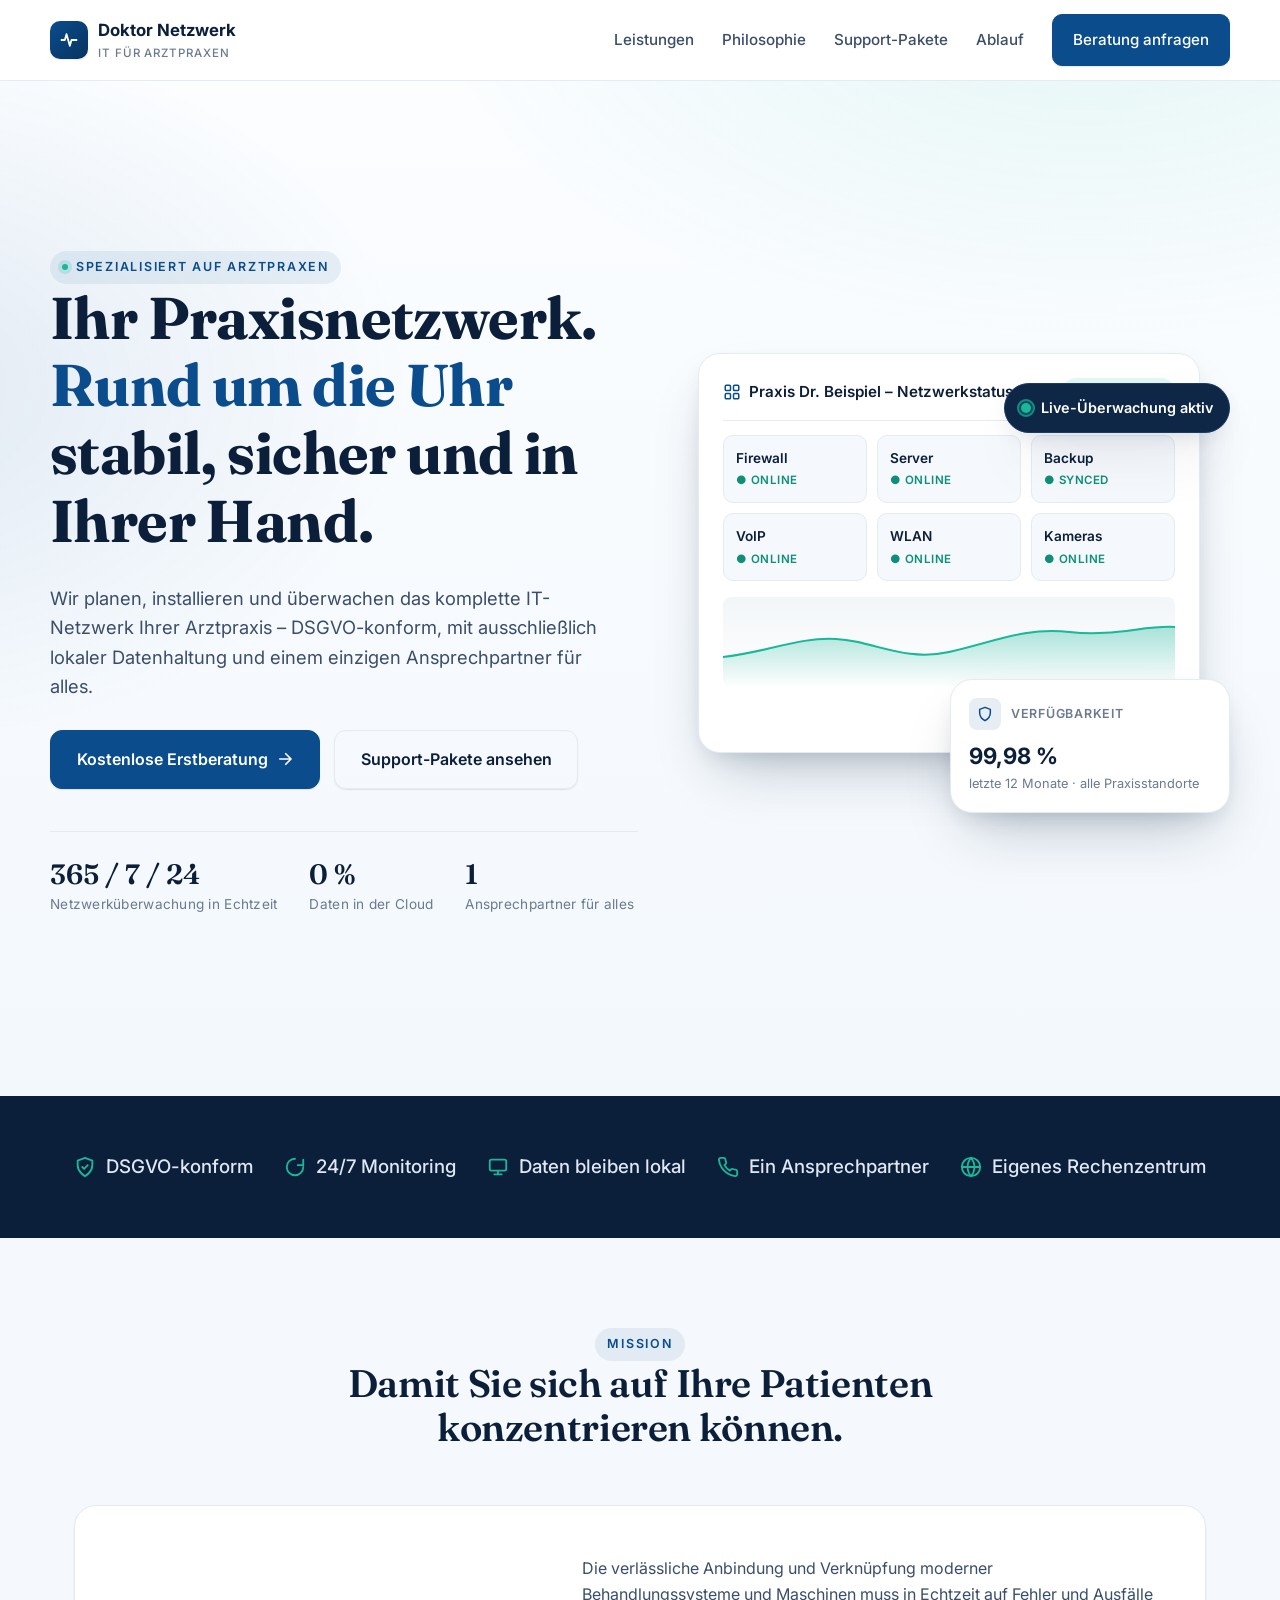
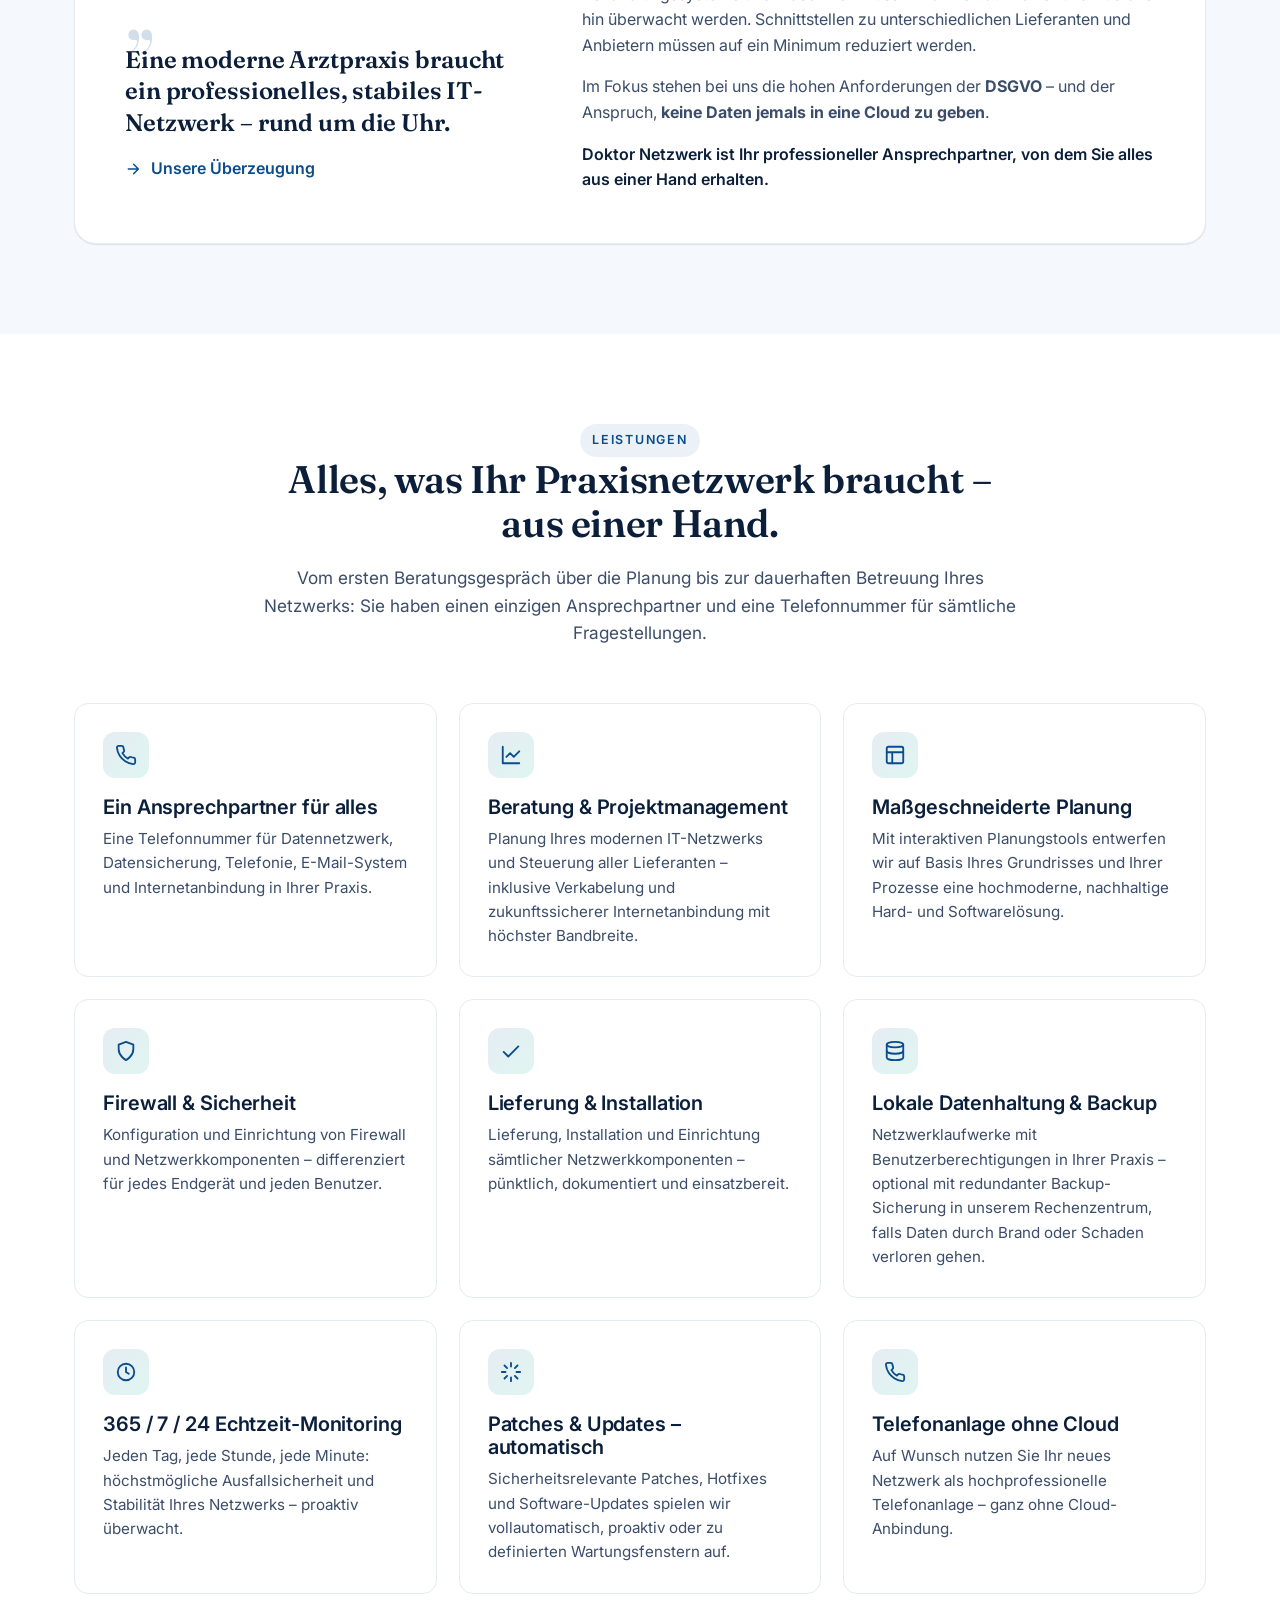
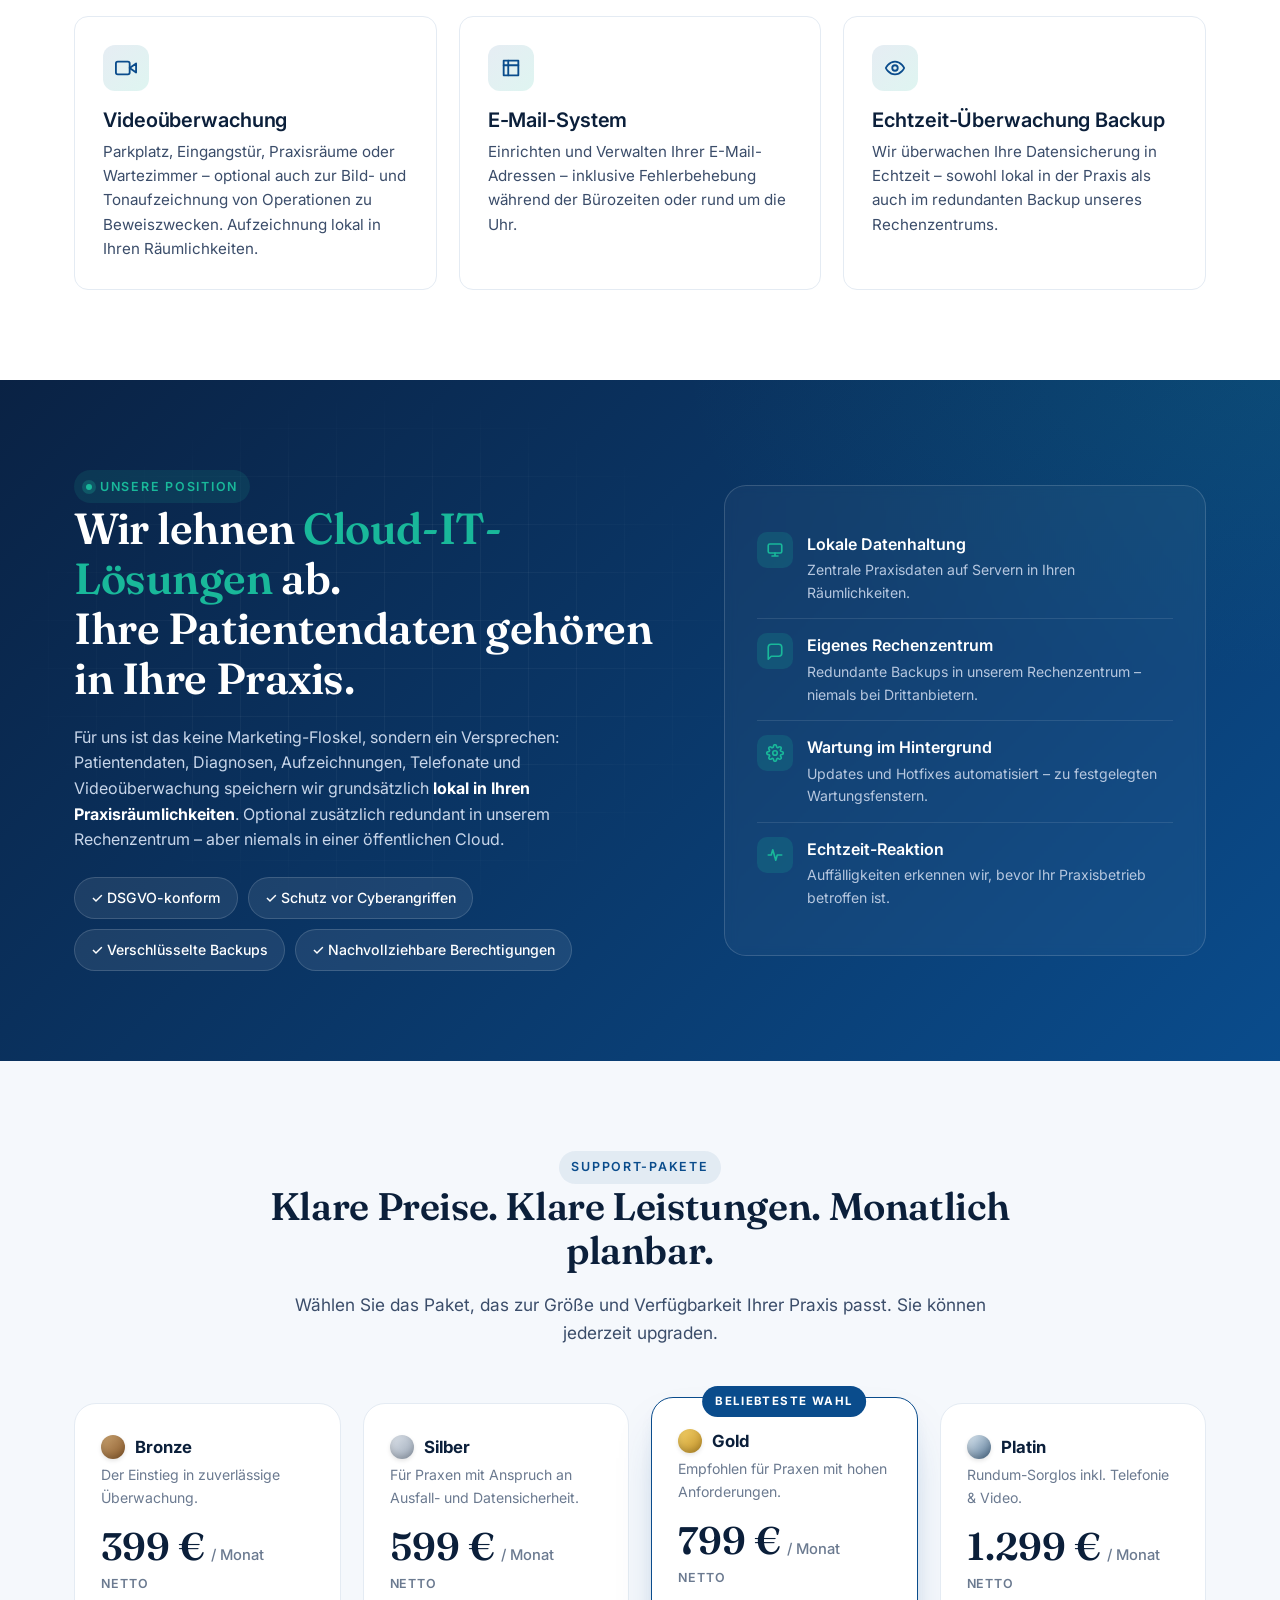
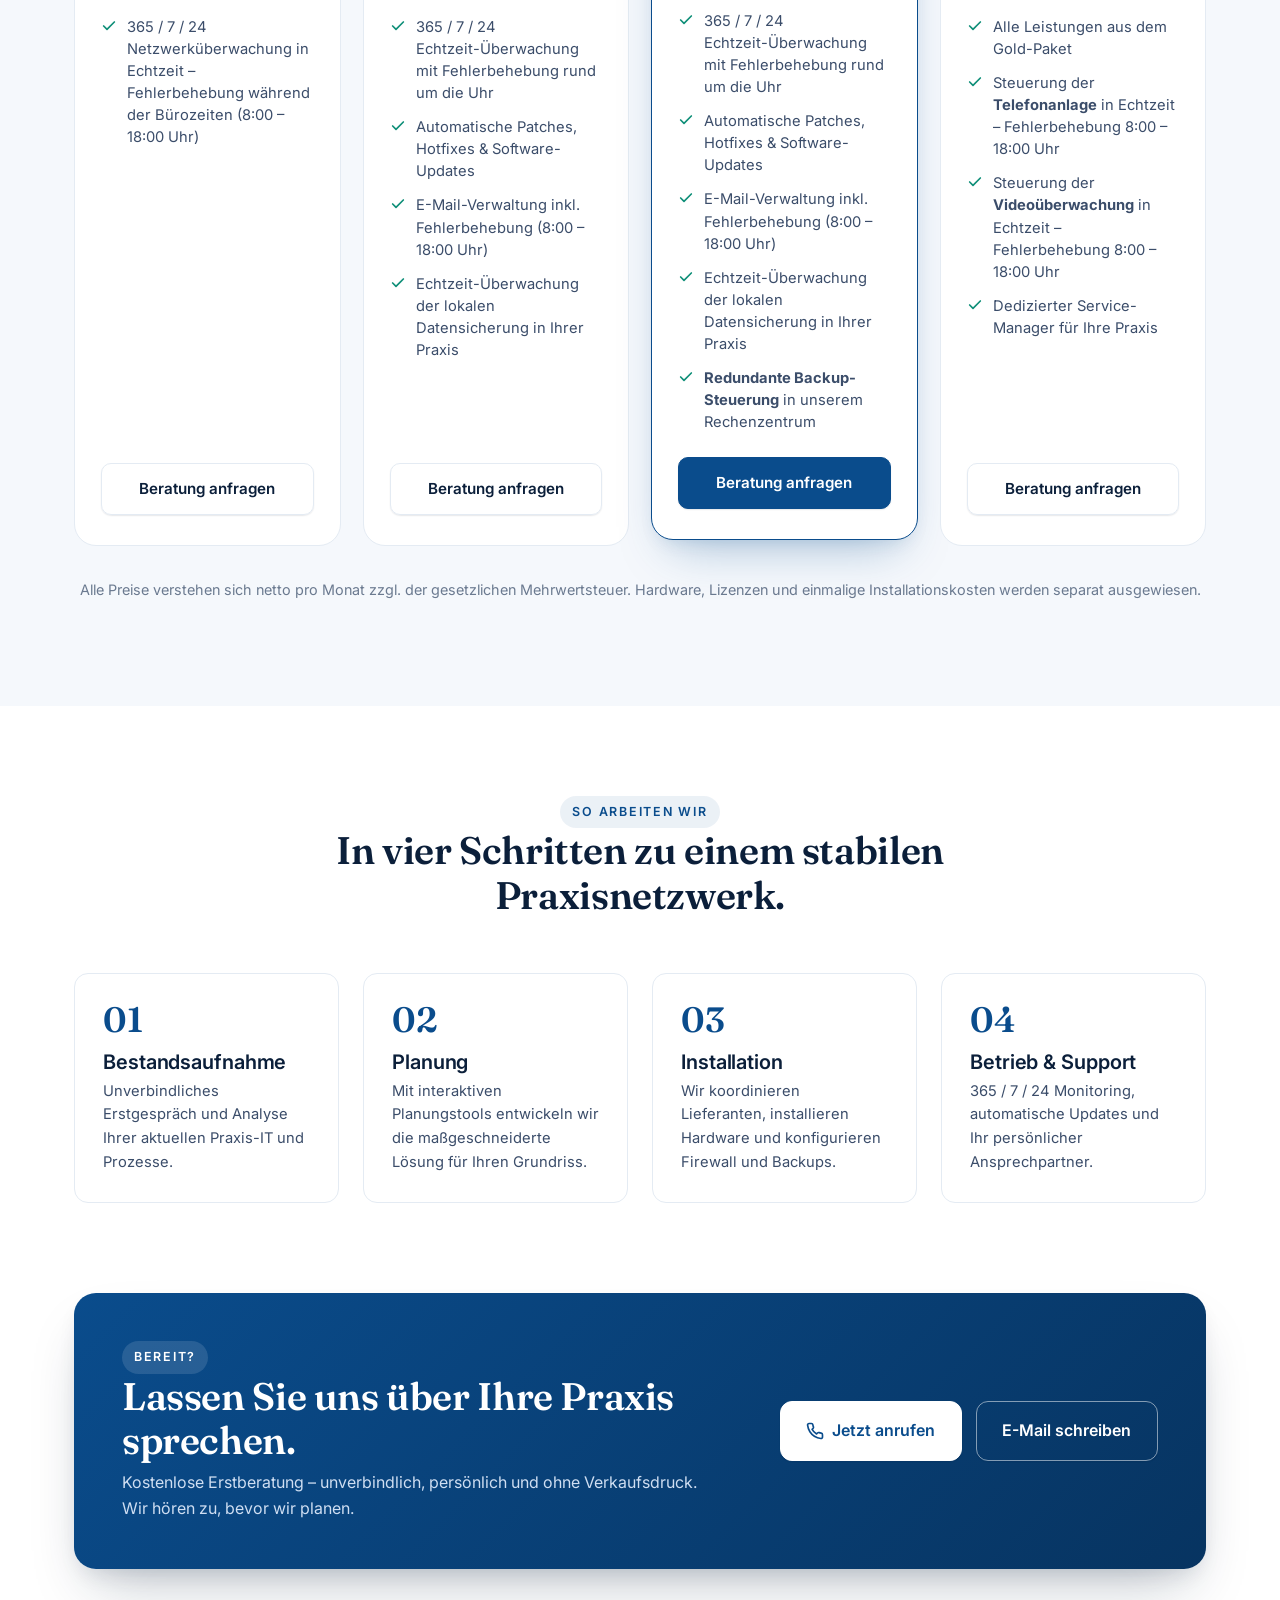
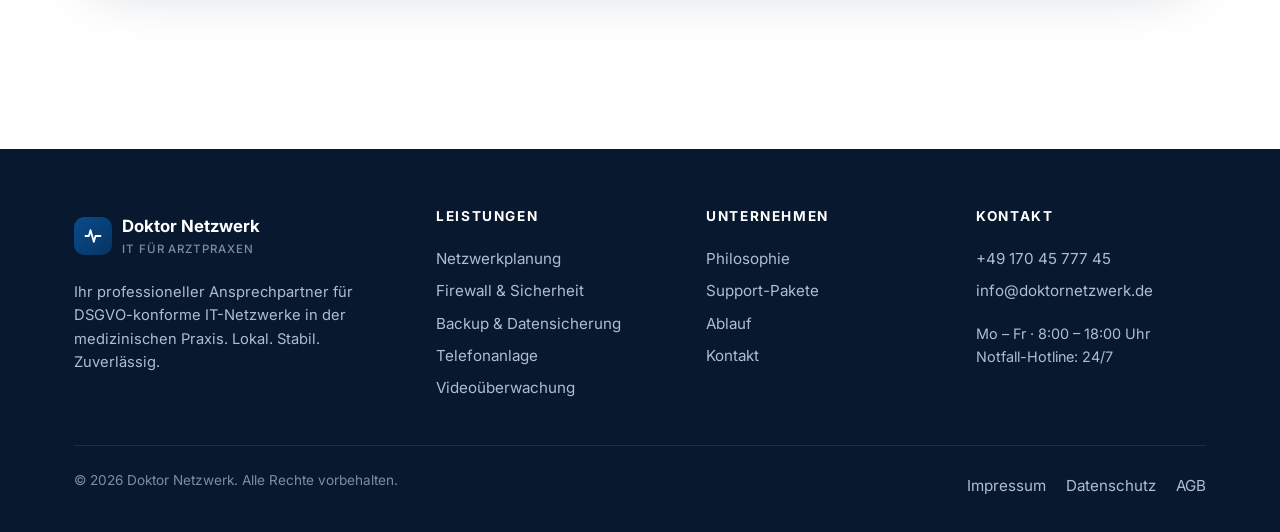
==== index.html @ 8446881a "Replace 'Keine US-Anbieter' pill with 'Schutz vor Cyberangriffen' Co-authored-by: Copilot <223556219" ====
<!doctype html>
<html lang="de">
<head>
<meta charset="utf-8" />
<meta name="viewport" content="width=device-width, initial-scale=1" />
<title>Doktor Netzwerk – IT-Infrastruktur für moderne Arztpraxen</title>
<meta name="description" content="Professionelle, DSGVO-konforme IT-Netzwerke für Arztpraxen. 24/7 Überwachung, lokale Datenhaltung, ein Ansprechpartner für alles." />
<link rel="icon" type="image/svg+xml" href="favicon.svg" />
<link rel="preconnect" href="https://fonts.googleapis.com">
<link rel="preconnect" href="https://fonts.gstatic.com" crossorigin>
<link href="https://fonts.googleapis.com/css2?family=Inter:wght@400;500;600;700;800&family=Fraunces:opsz,wght@9..144,500;9..144,600;9..144,700&display=swap" rel="stylesheet">
<style>
  :root{
    --ink:#0b1f3a;
    --ink-2:#11335c;
    --ink-soft:#3b4d6a;
    --muted:#6b7a90;
    --line:#e4ebf3;
    --bg:#f5f8fc;
    --bg-2:#eaf2fb;
    --white:#ffffff;
    --primary:#0a4c8c;       /* clinical deep blue */
    --primary-dark:#073461;
    --accent:#19b89a;         /* medical teal */
    --accent-dark:#0f8f78;
    --warn:#c95a16;
    --shadow-sm: 0 1px 2px rgba(11,31,58,.06), 0 1px 1px rgba(11,31,58,.04);
    --shadow-md: 0 10px 30px -12px rgba(11,31,58,.18), 0 4px 10px -6px rgba(11,31,58,.10);
    --shadow-lg: 0 30px 60px -20px rgba(11,31,58,.28), 0 10px 24px -10px rgba(11,31,58,.16);
    --radius: 14px;
    --radius-lg: 22px;
  }

  *{box-sizing:border-box}
  html{scroll-behavior:smooth}
  body{
    margin:0;
    font-family:'Inter',system-ui,-apple-system,Segoe UI,Roboto,sans-serif;
    color:var(--ink);
    background:var(--white);
    -webkit-font-smoothing:antialiased;
    line-height:1.6;
  }
  h1,h2,h3,h4{font-family:'Fraunces','Inter',serif; color:var(--ink); letter-spacing:-0.01em; line-height:1.15; margin:0 0 .5em}
  h1{font-size:clamp(2.2rem,4.6vw,3.7rem); font-weight:700}
  h2{font-size:clamp(1.7rem,3vw,2.5rem); font-weight:600}
  h3{font-size:1.25rem; font-weight:600; font-family:'Inter',sans-serif; letter-spacing:-0.005em}
  p{margin:0 0 1em; color:var(--ink-soft)}
  a{color:var(--primary); text-decoration:none}
  a:hover{color:var(--primary-dark)}
  .wrap{max-width:1180px; margin:0 auto; padding:0 24px}
  .eyebrow{
    display:inline-flex; align-items:center; gap:.5rem;
    font-size:.78rem; letter-spacing:.14em; text-transform:uppercase;
    font-weight:600; color:var(--primary);
    padding:.4rem .75rem; border-radius:999px;
    background:rgba(10,76,140,.08);
  }
  .eyebrow .dot{width:6px;height:6px;border-radius:50%;background:var(--accent);box-shadow:0 0 0 4px rgba(25,184,154,.18)}

  /* ============ NAV ============ */
  .nav{
    position:sticky; top:0; z-index:50;
    background:rgba(255,255,255,.85);
    backdrop-filter:saturate(180%) blur(14px);
    -webkit-backdrop-filter:saturate(180%) blur(14px);
    border-bottom:1px solid var(--line);
  }
  .nav-inner{display:flex; align-items:center; justify-content:space-between; padding:14px 0}
  .logo{display:flex; align-items:center; gap:10px; font-weight:700; font-size:1.05rem; color:var(--ink)}
  .logo-mark{
    width:38px;height:38px;border-radius:10px;
    background:linear-gradient(135deg,var(--primary),var(--primary-dark));
    display:grid;place-items:center; color:#fff;
    box-shadow:var(--shadow-sm);
  }
  .logo small{display:block; font-weight:500; font-size:.72rem; color:var(--muted); letter-spacing:.08em; text-transform:uppercase}
  .nav-links{display:flex; gap:28px; align-items:center}
  .nav-links a{color:var(--ink-soft); font-weight:500; font-size:.95rem}
  .nav-links a:hover{color:var(--primary)}
  .nav-links a.btn, .nav-links a.btn:hover{color:#fff}
  .btn{
    display:inline-flex; align-items:center; gap:.5rem;
    background:var(--primary); color:#fff;
    padding:.8rem 1.25rem; border-radius:10px; font-weight:600;
    font-size:.95rem; border:1px solid var(--primary);
    transition:transform .15s ease, box-shadow .2s ease, background .2s ease;
    box-shadow:var(--shadow-sm); cursor:pointer;
  }
  .btn:hover{background:var(--primary-dark); border-color:var(--primary-dark); color:#fff; transform:translateY(-1px); box-shadow:var(--shadow-md)}
  .btn.ghost{background:transparent; color:var(--ink); border-color:var(--line)}
  .btn.ghost:hover{background:var(--bg); color:var(--ink); border-color:#cfd9e6}
  .btn.accent{background:var(--accent); border-color:var(--accent)}
  .btn.accent:hover{background:var(--accent-dark); border-color:var(--accent-dark)}
  .btn.lg{padding:1rem 1.6rem; font-size:1rem; border-radius:12px}
  .hamburger{display:none; background:none; border:0; cursor:pointer; padding:8px}
  .hamburger span{display:block; width:22px; height:2px; background:var(--ink); margin:5px 0; border-radius:2px; transition:.2s}

  /* ============ HERO ============ */
  .hero{
    position:relative; overflow:hidden;
    background:
      radial-gradient(1100px 600px at 85% -10%, rgba(25,184,154,.10), transparent 60%),
      radial-gradient(900px 600px at -10% 30%, rgba(10,76,140,.10), transparent 60%),
      linear-gradient(180deg,#fbfdff,#f3f8fd);
  }
  .hero-inner{display:grid; grid-template-columns:1.05fr .95fr; gap:60px; align-items:center; padding:80px 0 90px}
  .hero h1 span.hl{color:var(--primary); position:relative; white-space:nowrap}
  .hero h1 span.hl::after{
    content:""; position:absolute; left:0; right:0; bottom:.08em; height:.28em;
    background:linear-gradient(90deg, rgba(25,184,154,.35), rgba(25,184,154,.0));
    border-radius:4px; z-index:-1;
  }
  .hero-sub{font-size:1.15rem; max-width:560px; color:var(--ink-soft)}
  .hero-cta{display:flex; gap:14px; flex-wrap:wrap; margin-top:28px}
  .hero-stats{display:flex; gap:32px; margin-top:42px; padding-top:28px; border-top:1px solid var(--line); flex-wrap:wrap}
  .stat .num{font-family:'Fraunces',serif; font-size:1.75rem; font-weight:600; color:var(--ink); line-height:1}
  .stat .lbl{font-size:.85rem; color:var(--muted); margin-top:6px; letter-spacing:.02em}

  /* hero visual */
  .hero-visual{position:relative; min-height:460px}
  .panel{
    position:absolute; background:#fff; border:1px solid var(--line);
    border-radius:var(--radius-lg); box-shadow:var(--shadow-lg); padding:20px;
  }
  .panel.main{top:0; left:0; right:30px; bottom:60px; padding:24px}
  .panel.float{left:auto; right:0; bottom:0; width:280px; padding:18px}
  .panel.badge{
    top:30px; right:0; left:auto; width:auto; padding:12px 16px;
    display:flex; align-items:center; gap:10px; border-radius:999px;
    background:#0f2747; color:#fff; border-color:#1a3c66;
    z-index:2;
  }
  .pulse{width:10px; height:10px; border-radius:50%; background:#19b89a; box-shadow:0 0 0 4px rgba(25,184,154,.25); position:relative}
  .pulse::after{content:""; position:absolute; inset:-4px; border-radius:50%; border:2px solid #19b89a; opacity:.6; animation:ping 1.8s ease-out infinite}
  @keyframes ping{0%{transform:scale(.6); opacity:.7} 80%,100%{transform:scale(1.6); opacity:0}}

  .console-head{display:flex; align-items:center; justify-content:space-between; padding-bottom:14px; border-bottom:1px solid var(--line); margin-bottom:14px}
  .console-head .title{font-weight:600; font-size:.95rem; display:flex; align-items:center; gap:8px}
  .console-head .status{font-size:.75rem; color:var(--accent-dark); background:rgba(25,184,154,.12); padding:4px 10px; border-radius:999px; font-weight:600}
  .nodes{display:grid; grid-template-columns:repeat(3,1fr); gap:10px}
  .node{background:var(--bg); border:1px solid var(--line); border-radius:10px; padding:12px; font-size:.78rem; color:var(--ink-soft)}
  .node .name{font-weight:600; color:var(--ink); font-size:.85rem; margin-bottom:2px}
  .node .ok{color:var(--accent-dark); font-weight:600; font-size:.72rem; letter-spacing:.04em; text-transform:uppercase}
  .node .warn{color:var(--warn); font-weight:600; font-size:.72rem; letter-spacing:.04em; text-transform:uppercase}
  .chart{margin-top:16px; height:90px; position:relative; background:linear-gradient(180deg, rgba(10,76,140,.05), transparent); border-radius:8px; overflow:hidden}
  .chart svg{position:absolute; inset:0; width:100%; height:100%}

  .panel.float .ticket-head{display:flex; align-items:center; gap:10px; margin-bottom:8px}
  .panel.float .ticket-head .ic{width:32px;height:32px;border-radius:8px; background:rgba(10,76,140,.10); display:grid; place-items:center; color:var(--primary)}
  .panel.float .tval{font-weight:700; font-size:1.4rem; color:var(--ink)}
  .panel.float .tlabel{color:var(--muted); font-size:.8rem}

  /* ============ TRUST STRIP ============ */
  .trust{background:var(--ink); color:#dfe7f3; padding:56px 0}
  .trust-inner{display:flex; justify-content:space-between; gap:24px; flex-wrap:wrap; align-items:center}
  .trust .item{display:flex; align-items:center; gap:10px; font-size:1.17rem; font-weight:500}
  .trust .item svg{flex:none}

  /* ============ SECTION ============ */
  section{padding:90px 0}
  .sec-head{max-width:760px; margin:0 auto 56px; text-align:center}
  .sec-head p{font-size:1.08rem}

  /* ============ MISSION ============ */
  .mission{background:var(--bg)}
  .mission .card{
    background:#fff; border:1px solid var(--line); border-radius:var(--radius-lg);
    padding:50px; box-shadow:var(--shadow-sm); display:grid; grid-template-columns:1fr 1.4fr; gap:48px; align-items:center;
  }
  .mission .quote-mark{font-family:'Fraunces',serif; font-size:6rem; line-height:.8; color:var(--primary); opacity:.18}
  .mission .signature{margin-top:18px; display:flex; align-items:center; gap:10px; font-weight:600; color:var(--primary)}
  .mission .signature svg{flex:none}

  /* ============ SERVICES ============ */
  .grid{display:grid; grid-template-columns:repeat(3,1fr); gap:22px}
  .service{
    background:#fff; border:1px solid var(--line); border-radius:var(--radius);
    padding:28px; transition:transform .2s ease, box-shadow .25s ease, border-color .2s;
    display:flex; flex-direction:column;
  }
  .service:hover{transform:translateY(-4px); box-shadow:var(--shadow-md); border-color:#cfdcec}
  .ic-box{
    width:46px; height:46px; border-radius:12px;
    background:linear-gradient(135deg, rgba(10,76,140,.10), rgba(25,184,154,.14));
    color:var(--primary); display:grid; place-items:center; margin-bottom:18px;
  }
  .service h3{margin-bottom:8px}
  .service p{font-size:.95rem; margin:0}

  /* ============ NO CLOUD ============ */
  .nocloud{
    background:
      radial-gradient(1000px 500px at 100% 0%, rgba(25,184,154,.10), transparent 60%),
      linear-gradient(135deg, #0a2244, #0a4c8c);
    color:#e7f0fb; position:relative; overflow:hidden;
  }
  .nocloud::before{
    content:""; position:absolute; inset:0;
    background-image:
      linear-gradient(rgba(255,255,255,.04) 1px, transparent 1px),
      linear-gradient(90deg, rgba(255,255,255,.04) 1px, transparent 1px);
    background-size:48px 48px;
    mask-image: radial-gradient(closest-side at 30% 40%, #000 50%, transparent 100%);
  }
  .nocloud-inner{position:relative; display:grid; grid-template-columns:1.1fr .9fr; gap:60px; align-items:center}
  .nocloud h2{color:#fff; font-size:clamp(1.9rem,3.4vw,2.8rem)}
  .nocloud h2 em{color:var(--accent); font-style:normal}
  .nocloud p{color:#c8d6ea}
  .nocloud .pills{display:flex; flex-wrap:wrap; gap:10px; margin-top:24px}
  .pill{background:rgba(255,255,255,.08); border:1px solid rgba(255,255,255,.15); padding:.55rem 1rem; border-radius:999px; font-size:.88rem; font-weight:500; color:#fff}
  .nocloud-card{
    background:rgba(255,255,255,.04); border:1px solid rgba(255,255,255,.15);
    border-radius:var(--radius-lg); padding:32px; backdrop-filter:blur(6px);
  }
  .nocloud-card .row{display:flex; align-items:flex-start; gap:14px; padding:14px 0; border-bottom:1px solid rgba(255,255,255,.10)}
  .nocloud-card .row:last-child{border-bottom:0}
  .nocloud-card .row .ic{width:36px;height:36px;border-radius:10px; background:rgba(25,184,154,.18); display:grid; place-items:center; color:var(--accent); flex:none}
  .nocloud-card .row .t{font-weight:600; color:#fff}
  .nocloud-card .row .d{font-size:.88rem; color:#b6c7df; margin-top:2px}

  /* ============ PRICING ============ */
  .pricing{background:var(--bg)}
  .price-grid{display:grid; grid-template-columns:repeat(4,1fr); gap:22px; margin-top:14px}
  .tier{
    background:#fff; border:1px solid var(--line); border-radius:var(--radius-lg);
    padding:30px 26px; display:flex; flex-direction:column; position:relative;
    transition:transform .2s ease, box-shadow .25s ease;
  }
  .tier:hover{transform:translateY(-4px); box-shadow:var(--shadow-md)}
  .tier .tier-name{display:flex; align-items:center; gap:10px; font-weight:700; font-size:1.05rem; color:var(--ink); margin-bottom:4px}
  .tier .medal{width:24px;height:24px;border-radius:50%; display:inline-block; box-shadow:inset 0 -3px 6px rgba(0,0,0,.18), 0 2px 4px rgba(0,0,0,.10)}
  .medal.bronze{background:linear-gradient(135deg,#caa472,#8a5a2b)}
  .medal.silver{background:linear-gradient(135deg,#dfe5ec,#9aa6b6)}
  .medal.gold{background:linear-gradient(135deg,#f6d36a,#c2922a)}
  .medal.platinum{background:linear-gradient(135deg,#e2eef7,#4e6f8e)}
  .tier .sub{font-size:.88rem; color:var(--muted); margin-bottom:18px}
  .tier .price{display:flex; align-items:baseline; gap:6px; margin-bottom:6px}
  .tier .price .amount{font-family:'Fraunces',serif; font-size:2.4rem; font-weight:600; color:var(--ink); line-height:1}
  .tier .price .unit{color:var(--muted); font-size:.92rem; font-weight:500}
  .tier .net{font-size:.78rem; color:var(--muted); text-transform:uppercase; letter-spacing:.08em; font-weight:600; margin-bottom:22px}
  .tier ul{list-style:none; padding:0; margin:0 0 24px; display:flex; flex-direction:column; gap:12px; flex:1}
  .tier li{display:flex; gap:10px; font-size:.92rem; color:var(--ink-soft); line-height:1.5}
  .tier li svg{flex:none; margin-top:2px; color:var(--accent-dark)}
  .tier .btn{width:100%; justify-content:center}

  .tier.featured{
    border-color:var(--primary); box-shadow:0 24px 50px -20px rgba(10,76,140,.35), 0 8px 20px -10px rgba(10,76,140,.18);
    transform:translateY(-6px);
  }
  .tier.featured:hover{transform:translateY(-10px)}
  .tier.featured .badge{
    position:absolute; top:-12px; left:50%; transform:translateX(-50%);
    background:var(--primary); color:#fff; font-size:.72rem; font-weight:700;
    letter-spacing:.12em; text-transform:uppercase;
    padding:.4rem .8rem; border-radius:999px; white-space:nowrap;
  }

  .price-note{margin-top:32px; text-align:center; font-size:.9rem; color:var(--muted)}

  /* ============ PROCESS ============ */
  .process-grid{display:grid; grid-template-columns:repeat(4,1fr); gap:24px; margin-top:20px}
  .step{padding:28px; background:#fff; border:1px solid var(--line); border-radius:var(--radius); position:relative}
  .step .n{font-family:'Fraunces',serif; font-size:2.2rem; font-weight:600; color:var(--primary); line-height:1}
  .step h3{margin:14px 0 6px}
  .step p{font-size:.92rem; margin:0}

  /* ============ CTA ============ */
  .cta-band{
    background:linear-gradient(135deg, var(--primary), var(--primary-dark));
    color:#fff; border-radius:var(--radius-lg); padding:48px;
    display:grid; grid-template-columns:1.4fr 1fr; gap:40px; align-items:center;
    box-shadow:var(--shadow-lg);
  }
  .cta-band h2{color:#fff; margin-bottom:8px}
  .cta-band p{color:#cfdef2; margin:0}
  .cta-actions{display:flex; gap:14px; flex-wrap:wrap; justify-content:flex-end}
  .cta-band .btn{background:#fff; color:var(--primary); border-color:#fff}
  .cta-band .btn:hover{background:var(--bg); color:var(--primary-dark); border-color:var(--bg)}
  .cta-band .btn.ghost{background:transparent; color:#fff; border-color:rgba(255,255,255,.5)}
  .cta-band .btn.ghost:hover{background:rgba(255,255,255,.08); color:#fff}

  /* ============ FOOTER ============ */
  footer{background:#08182f; color:#aebdd2; padding:60px 0 30px; margin-top:90px}
  .foot-grid{display:grid; grid-template-columns:1.4fr 1fr 1fr 1fr; gap:40px; margin-bottom:40px}
  footer h4{color:#fff; font-family:'Inter',sans-serif; font-size:.85rem; letter-spacing:.12em; text-transform:uppercase; margin-bottom:18px}
  footer a{color:#aebdd2; display:block; padding:4px 0; font-size:.95rem}
  footer a:hover{color:#fff}
  .foot-bottom{border-top:1px solid #1c2e4a; padding-top:24px; display:flex; justify-content:space-between; gap:20px; flex-wrap:wrap; font-size:.85rem; color:#7d8da3}

  /* ============ RESPONSIVE ============ */
  @media (max-width: 980px){
    .hero-inner{grid-template-columns:1fr; gap:50px}
    .hero-visual{min-height:420px}
    .nocloud-inner{grid-template-columns:1fr}
    .mission .card{grid-template-columns:1fr; padding:32px; gap:24px}
    .grid{grid-template-columns:repeat(2,1fr)}
    .price-grid{grid-template-columns:repeat(2,1fr)}
    .process-grid{grid-template-columns:repeat(2,1fr)}
    .cta-band{grid-template-columns:1fr; padding:36px; text-align:center}
    .cta-actions{justify-content:center}
    .foot-grid{grid-template-columns:1fr 1fr; gap:30px}
    .tier.featured{transform:none}
    .tier.featured:hover{transform:translateY(-4px)}
  }
  @media (max-width: 640px){
    section{padding:64px 0}
    .nav-links{display:none; position:absolute; top:100%; left:0; right:0; background:#fff; border-bottom:1px solid var(--line); flex-direction:column; padding:18px 24px; gap:14px}
    .nav-links.open{display:flex}
    .nav-links .btn{align-self:flex-start}
    .hamburger{display:block}
    .grid, .price-grid, .process-grid, .foot-grid{grid-template-columns:1fr}
    .mission .card{padding:24px}
  }
</style>
</head>
<body>

<!-- ============ NAV ============ -->
<header class="nav">
  <div class="wrap nav-inner">
    <a href="#" class="logo">
      <div class="logo-mark">
        <svg width="20" height="20" viewBox="0 0 24 24" fill="none" stroke="currentColor" stroke-width="2.2" stroke-linecap="round" stroke-linejoin="round">
          <path d="M3 12h4l2-7 4 14 2-7h6"/>
        </svg>
      </div>
      <div>
        Doktor Netzwerk
        <small>IT für Arztpraxen</small>
      </div>
    </a>
    <nav class="nav-links" id="navLinks">
      <a href="#leistungen">Leistungen</a>
      <a href="#philosophie">Philosophie</a>
      <a href="#pakete">Support-Pakete</a>
      <a href="#ablauf">Ablauf</a>
      <a href="#kontakt" class="btn">Beratung anfragen</a>
    </nav>
    <button class="hamburger" aria-label="Menü öffnen" onclick="document.getElementById('navLinks').classList.toggle('open')">
      <span></span><span></span><span></span>
    </button>
  </div>
</header>

<!-- ============ HERO ============ -->
<section class="hero">
  <div class="wrap hero-inner">
    <div>
      <span class="eyebrow"><span class="dot"></span> Spezialisiert auf Arztpraxen</span>
      <h1>Ihr Praxisnetzwerk. <span class="hl">Rund um die Uhr</span> stabil, sicher und in Ihrer Hand.</h1>
      <p class="hero-sub">
        Wir planen, installieren und überwachen das komplette IT-Netzwerk Ihrer Arztpraxis – DSGVO-konform, mit ausschließlich lokaler Datenhaltung und einem einzigen Ansprechpartner für alles.
      </p>
      <div class="hero-cta">
        <a href="#kontakt" class="btn lg">Kostenlose Erstberatung
          <svg width="18" height="18" viewBox="0 0 24 24" fill="none" stroke="currentColor" stroke-width="2.2" stroke-linecap="round" stroke-linejoin="round"><path d="M5 12h14M13 5l7 7-7 7"/></svg>
        </a>
        <a href="#pakete" class="btn ghost lg">Support-Pakete ansehen</a>
      </div>
      <div class="hero-stats">
        <div class="stat"><div class="num">365 / 7 / 24</div><div class="lbl">Netzwerküberwachung in Echtzeit</div></div>
        <div class="stat"><div class="num">0 %</div><div class="lbl">Daten in der Cloud</div></div>
        <div class="stat"><div class="num">1</div><div class="lbl">Ansprechpartner für alles</div></div>
      </div>
    </div>

    <!-- HERO VISUAL -->
    <div class="hero-visual" aria-hidden="true">
      <div class="panel badge">
        <span class="pulse"></span>
        <span style="font-weight:600;font-size:.9rem">Live-Überwachung aktiv</span>
      </div>
      <div class="panel main">
        <div class="console-head">
          <div class="title">
            <svg width="18" height="18" viewBox="0 0 24 24" fill="none" stroke="#0a4c8c" stroke-width="2" stroke-linecap="round" stroke-linejoin="round"><rect x="3" y="3" width="7" height="7" rx="1.5"/><rect x="14" y="3" width="7" height="7" rx="1.5"/><rect x="3" y="14" width="7" height="7" rx="1.5"/><rect x="14" y="14" width="7" height="7" rx="1.5"/></svg>
            Praxis Dr. Beispiel – Netzwerkstatus
          </div>
          <span class="status">Alle Systeme ok</span>
        </div>
        <div class="nodes">
          <div class="node"><div class="name">Firewall</div><div class="ok">● online</div></div>
          <div class="node"><div class="name">Server</div><div class="ok">● online</div></div>
          <div class="node"><div class="name">Backup</div><div class="ok">● synced</div></div>
          <div class="node"><div class="name">VoIP</div><div class="ok">● online</div></div>
          <div class="node"><div class="name">WLAN</div><div class="ok">● online</div></div>
          <div class="node"><div class="name">Kameras</div><div class="ok">● online</div></div>
        </div>
        <div class="chart">
          <svg viewBox="0 0 300 90" preserveAspectRatio="none">
            <defs>
              <linearGradient id="g1" x1="0" x2="0" y1="0" y2="1">
                <stop offset="0%" stop-color="#19b89a" stop-opacity=".35"/>
                <stop offset="100%" stop-color="#19b89a" stop-opacity="0"/>
              </linearGradient>
            </defs>
            <path d="M0,60 C30,55 50,40 75,42 C100,44 120,65 150,55 C180,45 200,30 230,35 C260,40 280,28 300,30 L300,90 L0,90 Z" fill="url(#g1)"/>
            <path d="M0,60 C30,55 50,40 75,42 C100,44 120,65 150,55 C180,45 200,30 230,35 C260,40 280,28 300,30" stroke="#19b89a" stroke-width="2" fill="none"/>
          </svg>
        </div>
      </div>
      <div class="panel float">
        <div class="ticket-head">
          <div class="ic">
            <svg width="16" height="16" viewBox="0 0 24 24" fill="none" stroke="currentColor" stroke-width="2.2" stroke-linecap="round" stroke-linejoin="round"><path d="M12 22s8-4.5 8-12V5l-8-3-8 3v5c0 7.5 8 12 8 12z"/></svg>
          </div>
          <div>
            <div style="font-size:.78rem;color:var(--muted);font-weight:600;letter-spacing:.06em;text-transform:uppercase">Verfügbarkeit</div>
          </div>
        </div>
        <div class="tval">99,98 %</div>
        <div class="tlabel">letzte 12 Monate · alle Praxisstandorte</div>
      </div>
    </div>
  </div>
</section>

<!-- ============ TRUST STRIP ============ -->
<div class="trust">
  <div class="wrap trust-inner">
    <div class="item">
      <svg width="22" height="22" viewBox="0 0 24 24" fill="none" stroke="#19b89a" stroke-width="2" stroke-linecap="round" stroke-linejoin="round"><path d="M12 22s8-4.5 8-12V5l-8-3-8 3v5c0 7.5 8 12 8 12z"/><path d="m9 12 2 2 4-4"/></svg>
      DSGVO-konform
    </div>
    <div class="item">
      <svg width="22" height="22" viewBox="0 0 24 24" fill="none" stroke="#19b89a" stroke-width="2" stroke-linecap="round" stroke-linejoin="round"><path d="M21 12a9 9 0 1 1-9-9"/><path d="M21 4v6h-6"/></svg>
      24/7 Monitoring
    </div>
    <div class="item">
      <svg width="22" height="22" viewBox="0 0 24 24" fill="none" stroke="#19b89a" stroke-width="2" stroke-linecap="round" stroke-linejoin="round"><rect x="3" y="4" width="18" height="12" rx="2"/><path d="M8 20h8M12 16v4"/></svg>
      Daten bleiben lokal
    </div>
    <div class="item">
      <svg width="22" height="22" viewBox="0 0 24 24" fill="none" stroke="#19b89a" stroke-width="2" stroke-linecap="round" stroke-linejoin="round"><path d="M22 16.92V20a2 2 0 0 1-2.18 2 19.79 19.79 0 0 1-8.63-3.07 19.5 19.5 0 0 1-6-6 19.79 19.79 0 0 1-3.07-8.67A2 2 0 0 1 4.11 2h3.08a2 2 0 0 1 2 1.72c.13.96.37 1.9.72 2.81a2 2 0 0 1-.45 2.11L8.09 9.91a16 16 0 0 0 6 6l1.27-1.27a2 2 0 0 1 2.11-.45c.91.35 1.85.59 2.81.72A2 2 0 0 1 22 16.92z"/></svg>
      Ein Ansprechpartner
    </div>
    <div class="item">
      <svg width="22" height="22" viewBox="0 0 24 24" fill="none" stroke="#19b89a" stroke-width="2" stroke-linecap="round" stroke-linejoin="round"><circle cx="12" cy="12" r="10"/><path d="M2 12h20M12 2a15.3 15.3 0 0 1 0 20M12 2a15.3 15.3 0 0 0 0 20"/></svg>
      Eigenes Rechenzentrum
    </div>
  </div>
</div>

<!-- ============ MISSION ============ -->
<section class="mission" id="philosophie">
  <div class="wrap">
    <div class="sec-head">
      <span class="eyebrow">Mission</span>
      <h2>Damit Sie sich auf Ihre Patienten konzentrieren können.</h2>
    </div>
    <div class="card">
      <div>
        <div class="quote-mark">„</div>
        <h3 style="font-family:'Fraunces',serif; font-size:1.5rem; font-weight:600; line-height:1.3">
          Eine moderne Arztpraxis braucht ein professionelles, stabiles IT-Netzwerk – rund um die Uhr.
        </h3>
        <div class="signature">
          <svg width="16" height="16" viewBox="0 0 24 24" fill="none" stroke="currentColor" stroke-width="2.2" stroke-linecap="round" stroke-linejoin="round"><path d="M5 12h14M13 5l7 7-7 7"/></svg>
          Unsere Überzeugung
        </div>
      </div>
      <div>
        <p>
          Die verlässliche Anbindung und Verknüpfung moderner Behandlungssysteme und Maschinen muss in Echtzeit auf Fehler und Ausfälle hin überwacht werden. Schnittstellen zu unterschiedlichen Lieferanten und Anbietern müssen auf ein Minimum reduziert werden.
        </p>
        <p>
          Im Fokus stehen bei uns die hohen Anforderungen der <strong>DSGVO</strong> – und der Anspruch, <strong>keine Daten jemals in eine Cloud zu geben</strong>.
        </p>
        <p style="margin-bottom:0;color:var(--ink);font-weight:600">
          Doktor Netzwerk ist Ihr professioneller Ansprechpartner, von dem Sie alles aus einer Hand erhalten.
        </p>
      </div>
    </div>
  </div>
</section>

<!-- ============ LEISTUNGEN ============ -->
<section id="leistungen">
  <div class="wrap">
    <div class="sec-head">
      <span class="eyebrow">Leistungen</span>
      <h2>Alles, was Ihr Praxisnetzwerk braucht – aus einer Hand.</h2>
      <p>Vom ersten Beratungsgespräch über die Planung bis zur dauerhaften Betreuung Ihres Netzwerks: Sie haben einen einzigen Ansprechpartner und eine Telefonnummer für sämtliche Fragestellungen.</p>
    </div>

    <div class="grid">
      <div class="service">
        <div class="ic-box">
          <svg width="22" height="22" viewBox="0 0 24 24" fill="none" stroke="currentColor" stroke-width="2" stroke-linecap="round" stroke-linejoin="round"><path d="M22 16.92V20a2 2 0 0 1-2.18 2 19.79 19.79 0 0 1-8.63-3.07 19.5 19.5 0 0 1-6-6 19.79 19.79 0 0 1-3.07-8.67A2 2 0 0 1 4.11 2h3.08a2 2 0 0 1 2 1.72c.13.96.37 1.9.72 2.81a2 2 0 0 1-.45 2.11L8.09 9.91a16 16 0 0 0 6 6l1.27-1.27a2 2 0 0 1 2.11-.45c.91.35 1.85.59 2.81.72A2 2 0 0 1 22 16.92z"/></svg>
        </div>
        <h3>Ein Ansprechpartner für alles</h3>
        <p>Eine Telefonnummer für Datennetzwerk, Datensicherung, Telefonie, E-Mail-System und Internetanbindung in Ihrer Praxis.</p>
      </div>

      <div class="service">
        <div class="ic-box">
          <svg width="22" height="22" viewBox="0 0 24 24" fill="none" stroke="currentColor" stroke-width="2" stroke-linecap="round" stroke-linejoin="round"><path d="M3 3v18h18"/><path d="m7 14 4-4 4 4 6-6"/></svg>
        </div>
        <h3>Beratung & Projektmanagement</h3>
        <p>Planung Ihres modernen IT-Netzwerks und Steuerung aller Lieferanten – inklusive Verkabelung und zukunftssicherer Internetanbindung mit höchster Bandbreite.</p>
      </div>

      <div class="service">
        <div class="ic-box">
          <svg width="22" height="22" viewBox="0 0 24 24" fill="none" stroke="currentColor" stroke-width="2" stroke-linecap="round" stroke-linejoin="round"><rect x="3" y="3" width="18" height="18" rx="2"/><path d="M3 9h18M9 21V9"/></svg>
        </div>
        <h3>Maßgeschneiderte Planung</h3>
        <p>Mit interaktiven Planungstools entwerfen wir auf Basis Ihres Grundrisses und Ihrer Prozesse eine hochmoderne, nachhaltige Hard- und Softwarelösung.</p>
      </div>

      <div class="service">
        <div class="ic-box">
          <svg width="22" height="22" viewBox="0 0 24 24" fill="none" stroke="currentColor" stroke-width="2" stroke-linecap="round" stroke-linejoin="round"><path d="M12 22s8-4.5 8-12V5l-8-3-8 3v5c0 7.5 8 12 8 12z"/></svg>
        </div>
        <h3>Firewall & Sicherheit</h3>
        <p>Konfiguration und Einrichtung von Firewall und Netzwerkkomponenten – differenziert für jedes Endgerät und jeden Benutzer.</p>
      </div>

      <div class="service">
        <div class="ic-box">
          <svg width="22" height="22" viewBox="0 0 24 24" fill="none" stroke="currentColor" stroke-width="2" stroke-linecap="round" stroke-linejoin="round"><path d="M20 7 9 18l-5-5"/></svg>
        </div>
        <h3>Lieferung & Installation</h3>
        <p>Lieferung, Installation und Einrichtung sämtlicher Netzwerkkomponenten – pünktlich, dokumentiert und einsatzbereit.</p>
      </div>

      <div class="service">
        <div class="ic-box">
          <svg width="22" height="22" viewBox="0 0 24 24" fill="none" stroke="currentColor" stroke-width="2" stroke-linecap="round" stroke-linejoin="round"><ellipse cx="12" cy="5" rx="9" ry="3"/><path d="M21 12c0 1.66-4 3-9 3s-9-1.34-9-3"/><path d="M3 5v14c0 1.66 4 3 9 3s9-1.34 9-3V5"/></svg>
        </div>
        <h3>Lokale Datenhaltung & Backup</h3>
        <p>Netzwerklaufwerke mit Benutzerberechtigungen in Ihrer Praxis – optional mit redundanter Backup-Sicherung in unserem Rechenzentrum, falls Daten durch Brand oder Schaden verloren gehen.</p>
      </div>

      <div class="service">
        <div class="ic-box">
          <svg width="22" height="22" viewBox="0 0 24 24" fill="none" stroke="currentColor" stroke-width="2" stroke-linecap="round" stroke-linejoin="round"><circle cx="12" cy="12" r="9"/><path d="M12 7v5l3 2"/></svg>
        </div>
        <h3>365 / 7 / 24 Echtzeit-Monitoring</h3>
        <p>Jeden Tag, jede Stunde, jede Minute: höchstmögliche Ausfallsicherheit und Stabilität Ihres Netzwerks – proaktiv überwacht.</p>
      </div>

      <div class="service">
        <div class="ic-box">
          <svg width="22" height="22" viewBox="0 0 24 24" fill="none" stroke="currentColor" stroke-width="2" stroke-linecap="round" stroke-linejoin="round"><path d="M12 2v4M12 18v4M4.93 4.93l2.83 2.83M16.24 16.24l2.83 2.83M2 12h4M18 12h4M4.93 19.07l2.83-2.83M16.24 7.76l2.83-2.83"/></svg>
        </div>
        <h3>Patches & Updates – automatisch</h3>
        <p>Sicherheitsrelevante Patches, Hotfixes und Software-Updates spielen wir vollautomatisch, proaktiv oder zu definierten Wartungsfenstern auf.</p>
      </div>

      <div class="service">
        <div class="ic-box">
          <svg width="22" height="22" viewBox="0 0 24 24" fill="none" stroke="currentColor" stroke-width="2" stroke-linecap="round" stroke-linejoin="round"><path d="M22 16.92V20a2 2 0 0 1-2.18 2 19.79 19.79 0 0 1-8.63-3.07 19.5 19.5 0 0 1-6-6 19.79 19.79 0 0 1-3.07-8.67A2 2 0 0 1 4.11 2h3.08a2 2 0 0 1 2 1.72c.13.96.37 1.9.72 2.81a2 2 0 0 1-.45 2.11L8.09 9.91a16 16 0 0 0 6 6l1.27-1.27a2 2 0 0 1 2.11-.45c.91.35 1.85.59 2.81.72A2 2 0 0 1 22 16.92z"/></svg>
        </div>
        <h3>Telefonanlage ohne Cloud</h3>
        <p>Auf Wunsch nutzen Sie Ihr neues Netzwerk als hochprofessionelle Telefonanlage – ganz ohne Cloud-Anbindung.</p>
      </div>

      <div class="service">
        <div class="ic-box">
          <svg width="22" height="22" viewBox="0 0 24 24" fill="none" stroke="currentColor" stroke-width="2" stroke-linecap="round" stroke-linejoin="round"><path d="M23 7l-7 5 7 5V7z"/><rect x="1" y="5" width="15" height="14" rx="2"/></svg>
        </div>
        <h3>Videoüberwachung</h3>
        <p>Parkplatz, Eingangstür, Praxisräume oder Wartezimmer – optional auch zur Bild- und Tonaufzeichnung von Operationen zu Beweiszwecken. Aufzeichnung lokal in Ihren Räumlichkeiten.</p>
      </div>

      <div class="service">
        <div class="ic-box">
          <svg width="22" height="22" viewBox="0 0 24 24" fill="none" stroke="currentColor" stroke-width="2" stroke-linecap="round" stroke-linejoin="round"><path d="M4 4h16v16H4z"/><path d="M4 9h16M9 4v16"/></svg>
        </div>
        <h3>E-Mail-System</h3>
        <p>Einrichten und Verwalten Ihrer E-Mail-Adressen – inklusive Fehlerbehebung während der Bürozeiten oder rund um die Uhr.</p>
      </div>

      <div class="service">
        <div class="ic-box">
          <svg width="22" height="22" viewBox="0 0 24 24" fill="none" stroke="currentColor" stroke-width="2" stroke-linecap="round" stroke-linejoin="round"><path d="M2 12s3-7 10-7 10 7 10 7-3 7-10 7S2 12 2 12z"/><circle cx="12" cy="12" r="3"/></svg>
        </div>
        <h3>Echtzeit-Überwachung Backup</h3>
        <p>Wir überwachen Ihre Datensicherung in Echtzeit – sowohl lokal in der Praxis als auch im redundanten Backup unseres Rechenzentrums.</p>
      </div>
    </div>
  </div>
</section>

<!-- ============ NO CLOUD ============ -->
<section class="nocloud">
  <div class="wrap nocloud-inner">
    <div>
      <span class="eyebrow" style="color:#19b89a;background:rgba(25,184,154,.12)"><span class="dot" style="background:#19b89a;box-shadow:0 0 0 4px rgba(25,184,154,.25)"></span> Unsere Position</span>
      <h2>Wir lehnen <em>Cloud-IT-Lösungen</em> ab.<br/>Ihre Patientendaten gehören in Ihre Praxis.</h2>
      <p>
        Für uns ist das keine Marketing-Floskel, sondern ein Versprechen: Patientendaten, Diagnosen, Aufzeichnungen, Telefonate und Videoüberwachung speichern wir grundsätzlich <strong style="color:#fff">lokal in Ihren Praxisräumlichkeiten</strong>. Optional zusätzlich redundant in unserem Rechenzentrum – aber niemals in einer öffentlichen Cloud.
      </p>
      <div class="pills">
        <span class="pill">✓ DSGVO-konform</span>
        <span class="pill">✓ Schutz vor Cyberangriffen</span>
        <span class="pill">✓ Verschlüsselte Backups</span>
        <span class="pill">✓ Nachvollziehbare Berechtigungen</span>
      </div>
    </div>
    <div class="nocloud-card">
      <div class="row">
        <div class="ic">
          <svg width="18" height="18" viewBox="0 0 24 24" fill="none" stroke="currentColor" stroke-width="2.2" stroke-linecap="round" stroke-linejoin="round"><rect x="3" y="4" width="18" height="12" rx="2"/><path d="M8 20h8M12 16v4"/></svg>
        </div>
        <div>
          <div class="t">Lokale Datenhaltung</div>
          <div class="d">Zentrale Praxisdaten auf Servern in Ihren Räumlichkeiten.</div>
        </div>
      </div>
      <div class="row">
        <div class="ic">
          <svg width="18" height="18" viewBox="0 0 24 24" fill="none" stroke="currentColor" stroke-width="2.2" stroke-linecap="round" stroke-linejoin="round"><path d="M21 15a4 4 0 0 1-4 4H7l-4 4V7a4 4 0 0 1 4-4h10a4 4 0 0 1 4 4z"/></svg>
        </div>
        <div>
          <div class="t">Eigenes Rechenzentrum</div>
          <div class="d">Redundante Backups in unserem Rechenzentrum – niemals bei Drittanbietern.</div>
        </div>
      </div>
      <div class="row">
        <div class="ic">
          <svg width="18" height="18" viewBox="0 0 24 24" fill="none" stroke="currentColor" stroke-width="2.2" stroke-linecap="round" stroke-linejoin="round"><circle cx="12" cy="12" r="3"/><path d="M19.4 15a1.65 1.65 0 0 0 .33 1.82l.06.06a2 2 0 1 1-2.83 2.83l-.06-.06a1.65 1.65 0 0 0-1.82-.33 1.65 1.65 0 0 0-1 1.51V21a2 2 0 1 1-4 0v-.09a1.65 1.65 0 0 0-1-1.51 1.65 1.65 0 0 0-1.82.33l-.06.06a2 2 0 1 1-2.83-2.83l.06-.06a1.65 1.65 0 0 0 .33-1.82 1.65 1.65 0 0 0-1.51-1H3a2 2 0 1 1 0-4h.09a1.65 1.65 0 0 0 1.51-1 1.65 1.65 0 0 0-.33-1.82l-.06-.06a2 2 0 1 1 2.83-2.83l.06.06a1.65 1.65 0 0 0 1.82.33H9a1.65 1.65 0 0 0 1-1.51V3a2 2 0 1 1 4 0v.09a1.65 1.65 0 0 0 1 1.51 1.65 1.65 0 0 0 1.82-.33l.06-.06a2 2 0 1 1 2.83 2.83l-.06.06a1.65 1.65 0 0 0-.33 1.82V9a1.65 1.65 0 0 0 1.51 1H21a2 2 0 1 1 0 4h-.09a1.65 1.65 0 0 0-1.51 1z"/></svg>
        </div>
        <div>
          <div class="t">Wartung im Hintergrund</div>
          <div class="d">Updates und Hotfixes automatisiert – zu festgelegten Wartungsfenstern.</div>
        </div>
      </div>
      <div class="row">
        <div class="ic">
          <svg width="18" height="18" viewBox="0 0 24 24" fill="none" stroke="currentColor" stroke-width="2.2" stroke-linecap="round" stroke-linejoin="round"><path d="M3 12h4l2-7 4 14 2-7h6"/></svg>
        </div>
        <div>
          <div class="t">Echtzeit-Reaktion</div>
          <div class="d">Auffälligkeiten erkennen wir, bevor Ihr Praxisbetrieb betroffen ist.</div>
        </div>
      </div>
    </div>
  </div>
</section>

<!-- ============ PRICING ============ -->
<section class="pricing" id="pakete">
  <div class="wrap">
    <div class="sec-head">
      <span class="eyebrow">Support-Pakete</span>
      <h2>Klare Preise. Klare Leistungen. Monatlich planbar.</h2>
      <p>Wählen Sie das Paket, das zur Größe und Verfügbarkeit Ihrer Praxis passt. Sie können jederzeit upgraden.</p>
    </div>

    <div class="price-grid">
      <!-- Bronze -->
      <div class="tier">
        <div class="tier-name"><span class="medal bronze"></span> Bronze</div>
        <div class="sub">Der Einstieg in zuverlässige Überwachung.</div>
        <div class="price"><span class="amount">399&thinsp;€</span><span class="unit">/ Monat</span></div>
        <div class="net">netto</div>
        <ul>
          <li>
            <svg width="16" height="16" viewBox="0 0 24 24" fill="none" stroke="currentColor" stroke-width="2.5" stroke-linecap="round" stroke-linejoin="round"><path d="M20 6 9 17l-5-5"/></svg>
            <span>365 / 7 / 24 Netzwerküberwachung in Echtzeit – Fehlerbehebung während der Bürozeiten (8:00 – 18:00 Uhr)</span>
          </li>
        </ul>
        <a href="#kontakt" class="btn ghost">Beratung anfragen</a>
      </div>

      <!-- Silber -->
      <div class="tier">
        <div class="tier-name"><span class="medal silver"></span> Silber</div>
        <div class="sub">Für Praxen mit Anspruch an Ausfall- und Datensicherheit.</div>
        <div class="price"><span class="amount">599&thinsp;€</span><span class="unit">/ Monat</span></div>
        <div class="net">netto</div>
        <ul>
          <li><svg width="16" height="16" viewBox="0 0 24 24" fill="none" stroke="currentColor" stroke-width="2.5" stroke-linecap="round" stroke-linejoin="round"><path d="M20 6 9 17l-5-5"/></svg><span>365 / 7 / 24 Echtzeit-Überwachung mit Fehlerbehebung rund um die Uhr</span></li>
          <li><svg width="16" height="16" viewBox="0 0 24 24" fill="none" stroke="currentColor" stroke-width="2.5" stroke-linecap="round" stroke-linejoin="round"><path d="M20 6 9 17l-5-5"/></svg><span>Automatische Patches, Hotfixes & Software-Updates</span></li>
          <li><svg width="16" height="16" viewBox="0 0 24 24" fill="none" stroke="currentColor" stroke-width="2.5" stroke-linecap="round" stroke-linejoin="round"><path d="M20 6 9 17l-5-5"/></svg><span>E-Mail-Verwaltung inkl. Fehlerbehebung (8:00 – 18:00 Uhr)</span></li>
          <li><svg width="16" height="16" viewBox="0 0 24 24" fill="none" stroke="currentColor" stroke-width="2.5" stroke-linecap="round" stroke-linejoin="round"><path d="M20 6 9 17l-5-5"/></svg><span>Echtzeit-Überwachung der lokalen Datensicherung in Ihrer Praxis</span></li>
        </ul>
        <a href="#kontakt" class="btn ghost">Beratung anfragen</a>
      </div>

      <!-- Gold (Featured) -->
      <div class="tier featured">
        <span class="badge">Beliebteste Wahl</span>
        <div class="tier-name"><span class="medal gold"></span> Gold</div>
        <div class="sub">Empfohlen für Praxen mit hohen Anforderungen.</div>
        <div class="price"><span class="amount">799&thinsp;€</span><span class="unit">/ Monat</span></div>
        <div class="net">netto</div>
        <ul>
          <li><svg width="16" height="16" viewBox="0 0 24 24" fill="none" stroke="currentColor" stroke-width="2.5" stroke-linecap="round" stroke-linejoin="round"><path d="M20 6 9 17l-5-5"/></svg><span>365 / 7 / 24 Echtzeit-Überwachung mit Fehlerbehebung rund um die Uhr</span></li>
          <li><svg width="16" height="16" viewBox="0 0 24 24" fill="none" stroke="currentColor" stroke-width="2.5" stroke-linecap="round" stroke-linejoin="round"><path d="M20 6 9 17l-5-5"/></svg><span>Automatische Patches, Hotfixes & Software-Updates</span></li>
          <li><svg width="16" height="16" viewBox="0 0 24 24" fill="none" stroke="currentColor" stroke-width="2.5" stroke-linecap="round" stroke-linejoin="round"><path d="M20 6 9 17l-5-5"/></svg><span>E-Mail-Verwaltung inkl. Fehlerbehebung (8:00 – 18:00 Uhr)</span></li>
          <li><svg width="16" height="16" viewBox="0 0 24 24" fill="none" stroke="currentColor" stroke-width="2.5" stroke-linecap="round" stroke-linejoin="round"><path d="M20 6 9 17l-5-5"/></svg><span>Echtzeit-Überwachung der lokalen Datensicherung in Ihrer Praxis</span></li>
          <li><svg width="16" height="16" viewBox="0 0 24 24" fill="none" stroke="currentColor" stroke-width="2.5" stroke-linecap="round" stroke-linejoin="round"><path d="M20 6 9 17l-5-5"/></svg><span><strong>Redundante Backup-Steuerung</strong> in unserem Rechenzentrum</span></li>
        </ul>
        <a href="#kontakt" class="btn">Beratung anfragen</a>
      </div>

      <!-- Platin -->
      <div class="tier">
        <div class="tier-name"><span class="medal platinum"></span> Platin</div>
        <div class="sub">Rundum-Sorglos inkl. Telefonie & Video.</div>
        <div class="price"><span class="amount">1.299&thinsp;€</span><span class="unit">/ Monat</span></div>
        <div class="net">netto</div>
        <ul>
          <li><svg width="16" height="16" viewBox="0 0 24 24" fill="none" stroke="currentColor" stroke-width="2.5" stroke-linecap="round" stroke-linejoin="round"><path d="M20 6 9 17l-5-5"/></svg><span>Alle Leistungen aus dem Gold-Paket</span></li>
          <li><svg width="16" height="16" viewBox="0 0 24 24" fill="none" stroke="currentColor" stroke-width="2.5" stroke-linecap="round" stroke-linejoin="round"><path d="M20 6 9 17l-5-5"/></svg><span>Steuerung der <strong>Telefonanlage</strong> in Echtzeit – Fehlerbehebung 8:00 – 18:00 Uhr</span></li>
          <li><svg width="16" height="16" viewBox="0 0 24 24" fill="none" stroke="currentColor" stroke-width="2.5" stroke-linecap="round" stroke-linejoin="round"><path d="M20 6 9 17l-5-5"/></svg><span>Steuerung der <strong>Videoüberwachung</strong> in Echtzeit – Fehlerbehebung 8:00 – 18:00 Uhr</span></li>
          <li><svg width="16" height="16" viewBox="0 0 24 24" fill="none" stroke="currentColor" stroke-width="2.5" stroke-linecap="round" stroke-linejoin="round"><path d="M20 6 9 17l-5-5"/></svg><span>Dedizierter Service-Manager für Ihre Praxis</span></li>
        </ul>
        <a href="#kontakt" class="btn ghost">Beratung anfragen</a>
      </div>
    </div>

    <p class="price-note">Alle Preise verstehen sich netto pro Monat zzgl. der gesetzlichen Mehrwertsteuer. Hardware, Lizenzen und einmalige Installationskosten werden separat ausgewiesen.</p>
  </div>
</section>

<!-- ============ PROCESS ============ -->
<section id="ablauf">
  <div class="wrap">
    <div class="sec-head">
      <span class="eyebrow">So arbeiten wir</span>
      <h2>In vier Schritten zu einem stabilen Praxisnetzwerk.</h2>
    </div>
    <div class="process-grid">
      <div class="step">
        <div class="n">01</div>
        <h3>Bestandsaufnahme</h3>
        <p>Unverbindliches Erstgespräch und Analyse Ihrer aktuellen Praxis-IT und Prozesse.</p>
      </div>
      <div class="step">
        <div class="n">02</div>
        <h3>Planung</h3>
        <p>Mit interaktiven Planungstools entwickeln wir die maßgeschneiderte Lösung für Ihren Grundriss.</p>
      </div>
      <div class="step">
        <div class="n">03</div>
        <h3>Installation</h3>
        <p>Wir koordinieren Lieferanten, installieren Hardware und konfigurieren Firewall und Backups.</p>
      </div>
      <div class="step">
        <div class="n">04</div>
        <h3>Betrieb & Support</h3>
        <p>365 / 7 / 24 Monitoring, automatische Updates und Ihr persönlicher Ansprechpartner.</p>
      </div>
    </div>
  </div>
</section>

<!-- ============ CTA ============ -->
<section id="kontakt" style="padding-top:0">
  <div class="wrap">
    <div class="cta-band">
      <div>
        <span class="eyebrow" style="background:rgba(255,255,255,.12); color:#fff">Bereit?</span>
        <h2>Lassen Sie uns über Ihre Praxis sprechen.</h2>
        <p>Kostenlose Erstberatung – unverbindlich, persönlich und ohne Verkaufsdruck. Wir hören zu, bevor wir planen.</p>
      </div>
      <div class="cta-actions">
        <a href="tel:+491704577745" class="btn lg">
          <svg width="18" height="18" viewBox="0 0 24 24" fill="none" stroke="currentColor" stroke-width="2.2" stroke-linecap="round" stroke-linejoin="round"><path d="M22 16.92V20a2 2 0 0 1-2.18 2 19.79 19.79 0 0 1-8.63-3.07 19.5 19.5 0 0 1-6-6 19.79 19.79 0 0 1-3.07-8.67A2 2 0 0 1 4.11 2h3.08a2 2 0 0 1 2 1.72c.13.96.37 1.9.72 2.81a2 2 0 0 1-.45 2.11L8.09 9.91a16 16 0 0 0 6 6l1.27-1.27a2 2 0 0 1 2.11-.45c.91.35 1.85.59 2.81.72A2 2 0 0 1 22 16.92z"/></svg>
          Jetzt anrufen
        </a>
        <a href="mailto:info@doktornetzwerk.de" class="btn ghost lg">
          E-Mail schreiben
        </a>
      </div>
    </div>
  </div>
</section>

<!-- ============ FOOTER ============ -->
<footer>
  <div class="wrap">
    <div class="foot-grid">
      <div>
        <a href="#" class="logo" style="color:#fff">
          <div class="logo-mark">
            <svg width="20" height="20" viewBox="0 0 24 24" fill="none" stroke="currentColor" stroke-width="2.2" stroke-linecap="round" stroke-linejoin="round"><path d="M3 12h4l2-7 4 14 2-7h6"/></svg>
          </div>
          <div>Doktor Netzwerk<small style="color:#7d8da3">IT für Arztpraxen</small></div>
        </a>
        <p style="color:#aebdd2; margin-top:18px; max-width:300px; font-size:.92rem">
          Ihr professioneller Ansprechpartner für DSGVO-konforme IT-Netzwerke in der medizinischen Praxis. Lokal. Stabil. Zuverlässig.
        </p>
      </div>
      <div>
        <h4>Leistungen</h4>
        <a href="#leistungen">Netzwerkplanung</a>
        <a href="#leistungen">Firewall & Sicherheit</a>
        <a href="#leistungen">Backup & Datensicherung</a>
        <a href="#leistungen">Telefonanlage</a>
        <a href="#leistungen">Videoüberwachung</a>
      </div>
      <div>
        <h4>Unternehmen</h4>
        <a href="#philosophie">Philosophie</a>
        <a href="#pakete">Support-Pakete</a>
        <a href="#ablauf">Ablauf</a>
        <a href="#kontakt">Kontakt</a>
      </div>
      <div>
        <h4>Kontakt</h4>
        <a href="tel:+491704577745">+49 170 45 777 45</a>
        <a href="mailto:info@doktornetzwerk.de">info@doktornetzwerk.de</a>
        <p style="color:#aebdd2; margin-top:14px; font-size:.9rem">Mo – Fr · 8:00 – 18:00 Uhr<br/>Notfall-Hotline: 24/7</p>
      </div>
    </div>
    <div class="foot-bottom">
      <div>© <span id="yr"></span> Doktor Netzwerk. Alle Rechte vorbehalten.</div>
      <div style="display:flex; gap:20px">
        <a href="#">Impressum</a>
        <a href="#">Datenschutz</a>
        <a href="#">AGB</a>
      </div>
    </div>
  </div>
</footer>

<script>
  document.getElementById('yr').textContent = new Date().getFullYear();
  // close mobile nav on link click
  document.querySelectorAll('#navLinks a').forEach(a => a.addEventListener('click', () => {
    document.getElementById('navLinks').classList.remove('open');
  }));
</script>
</body>
</html>
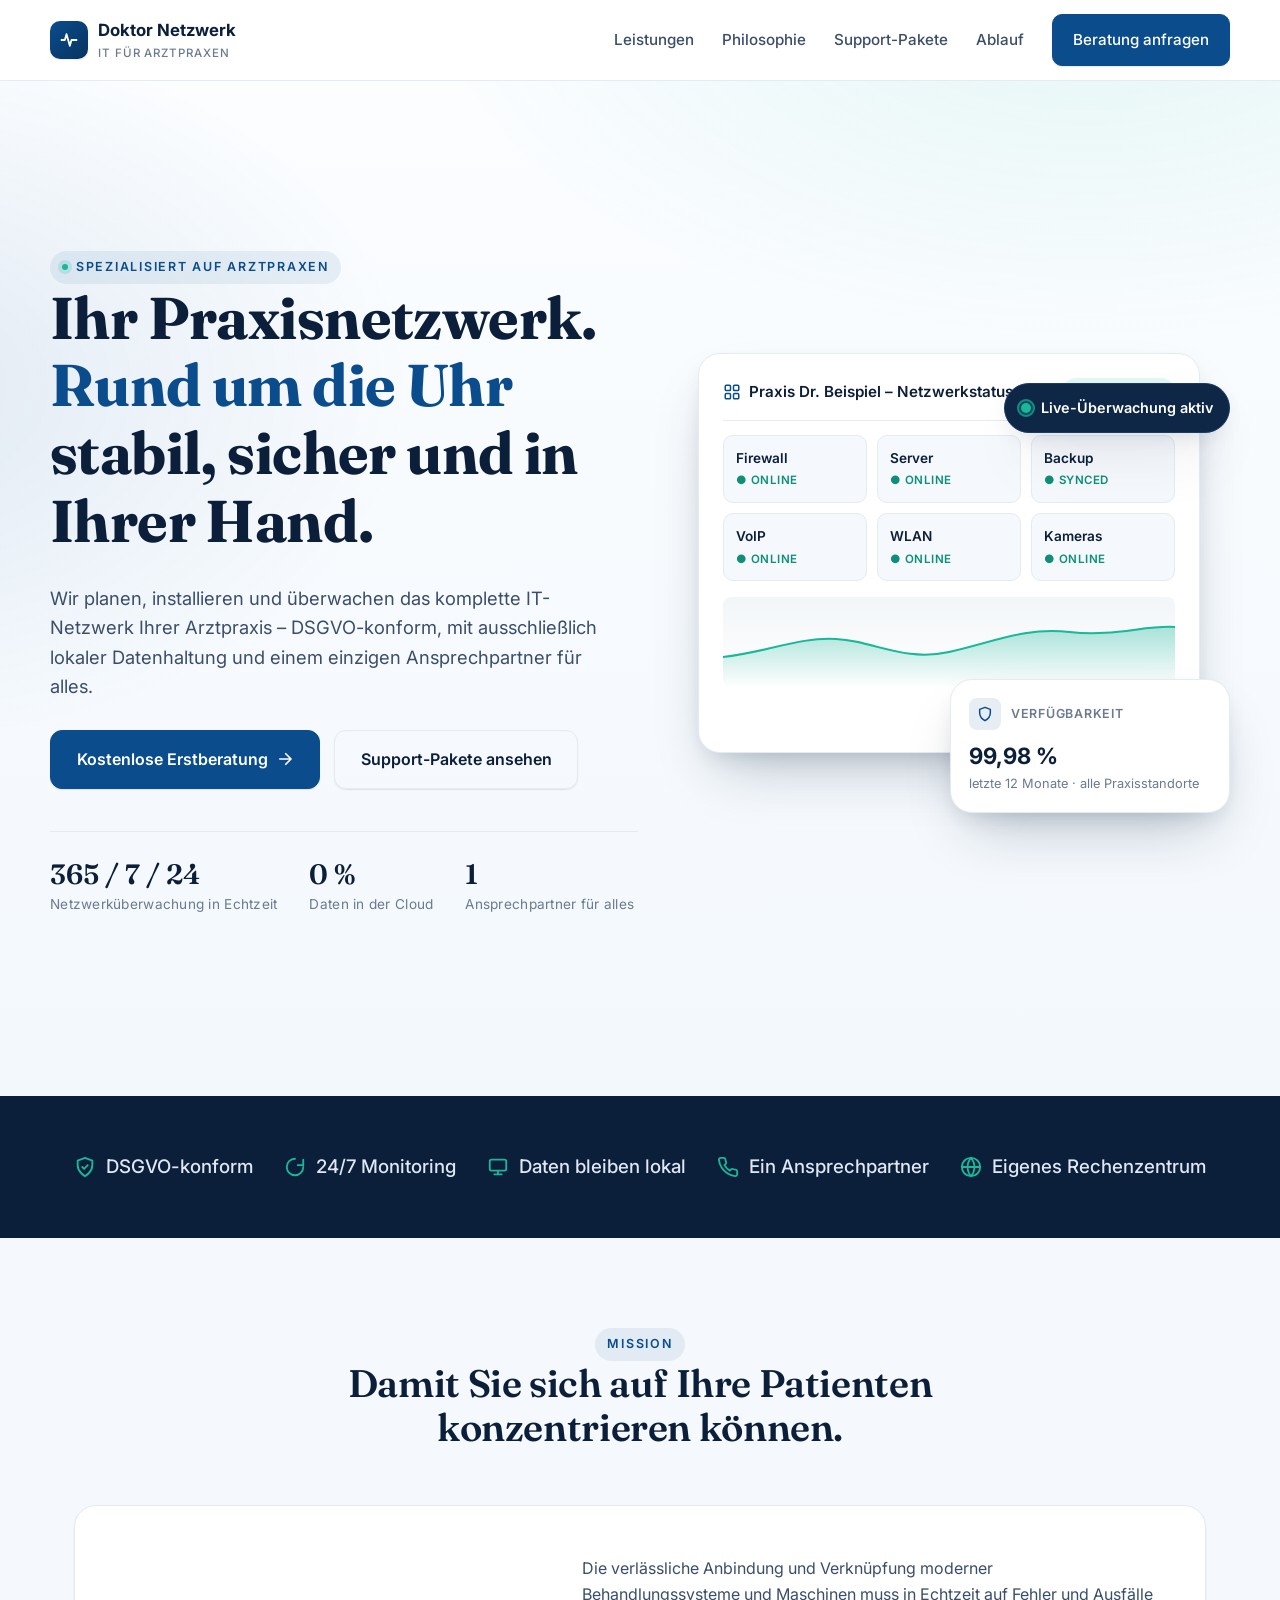
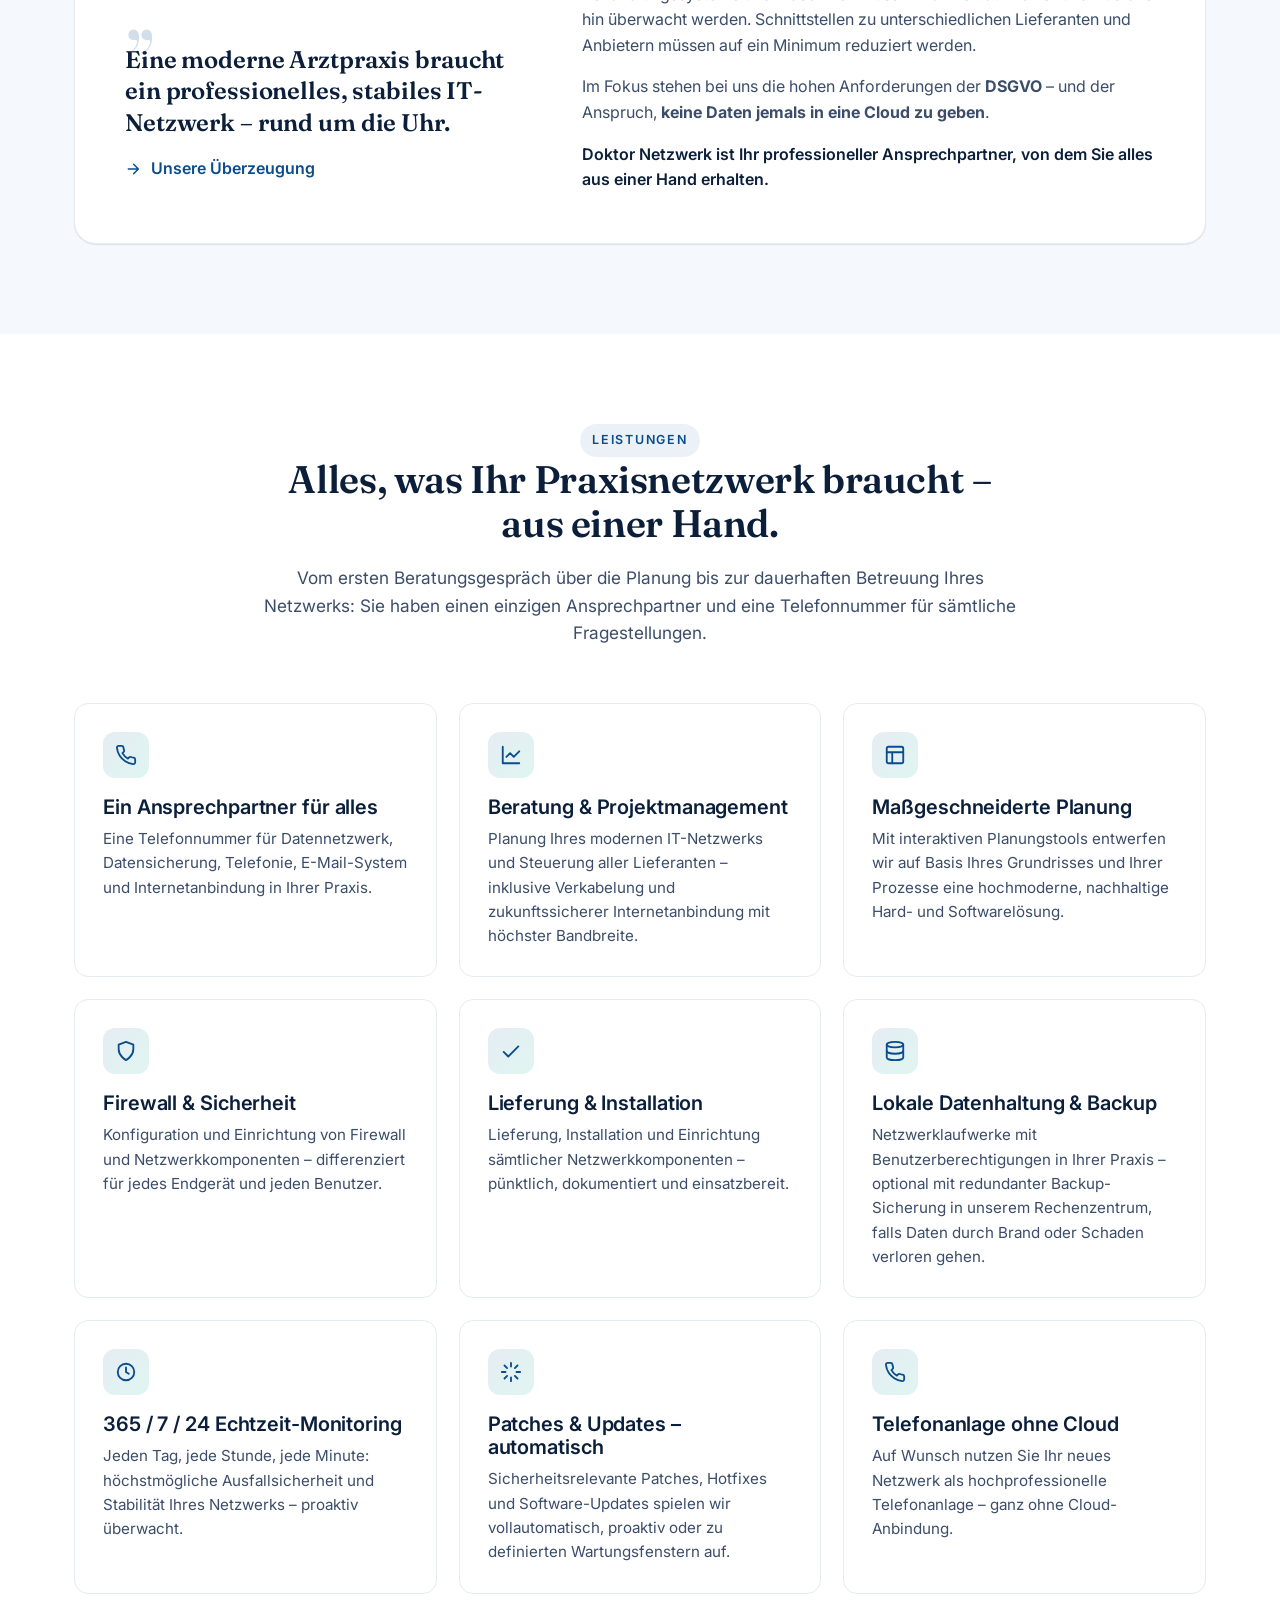
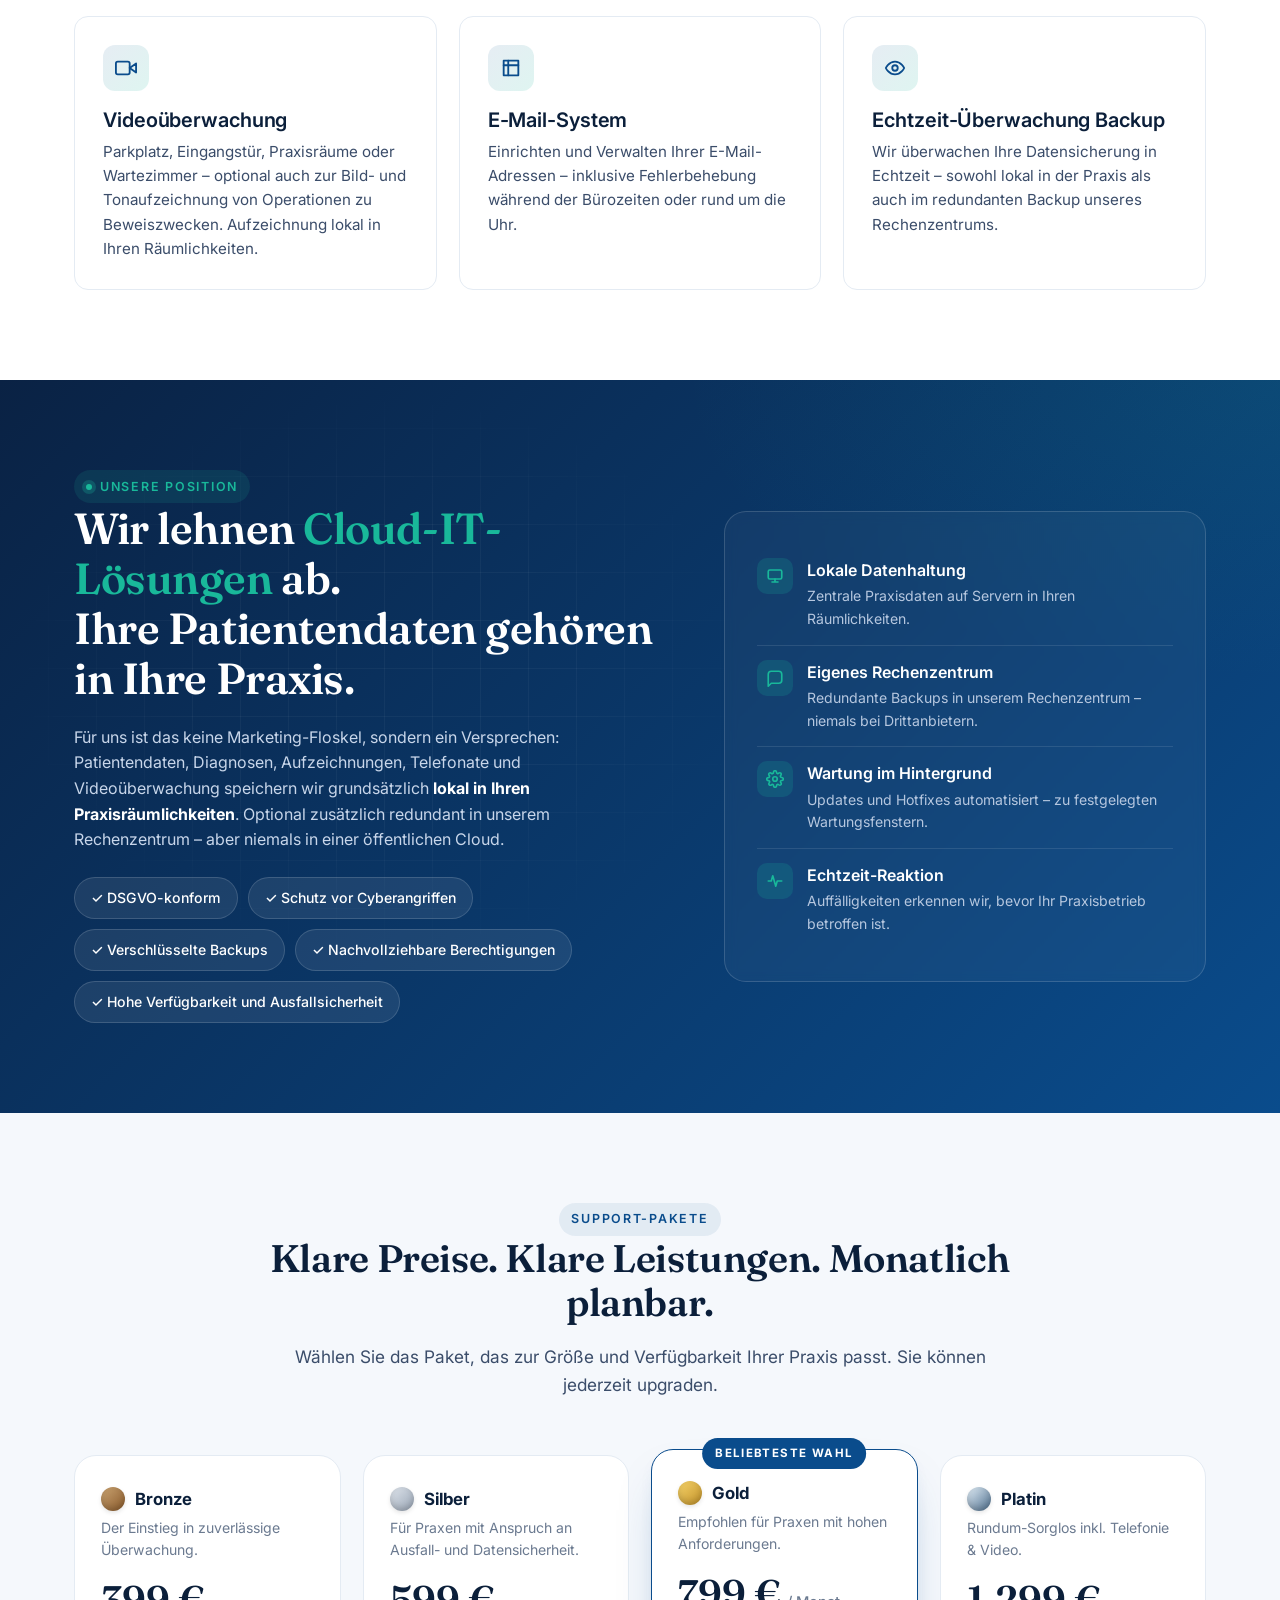
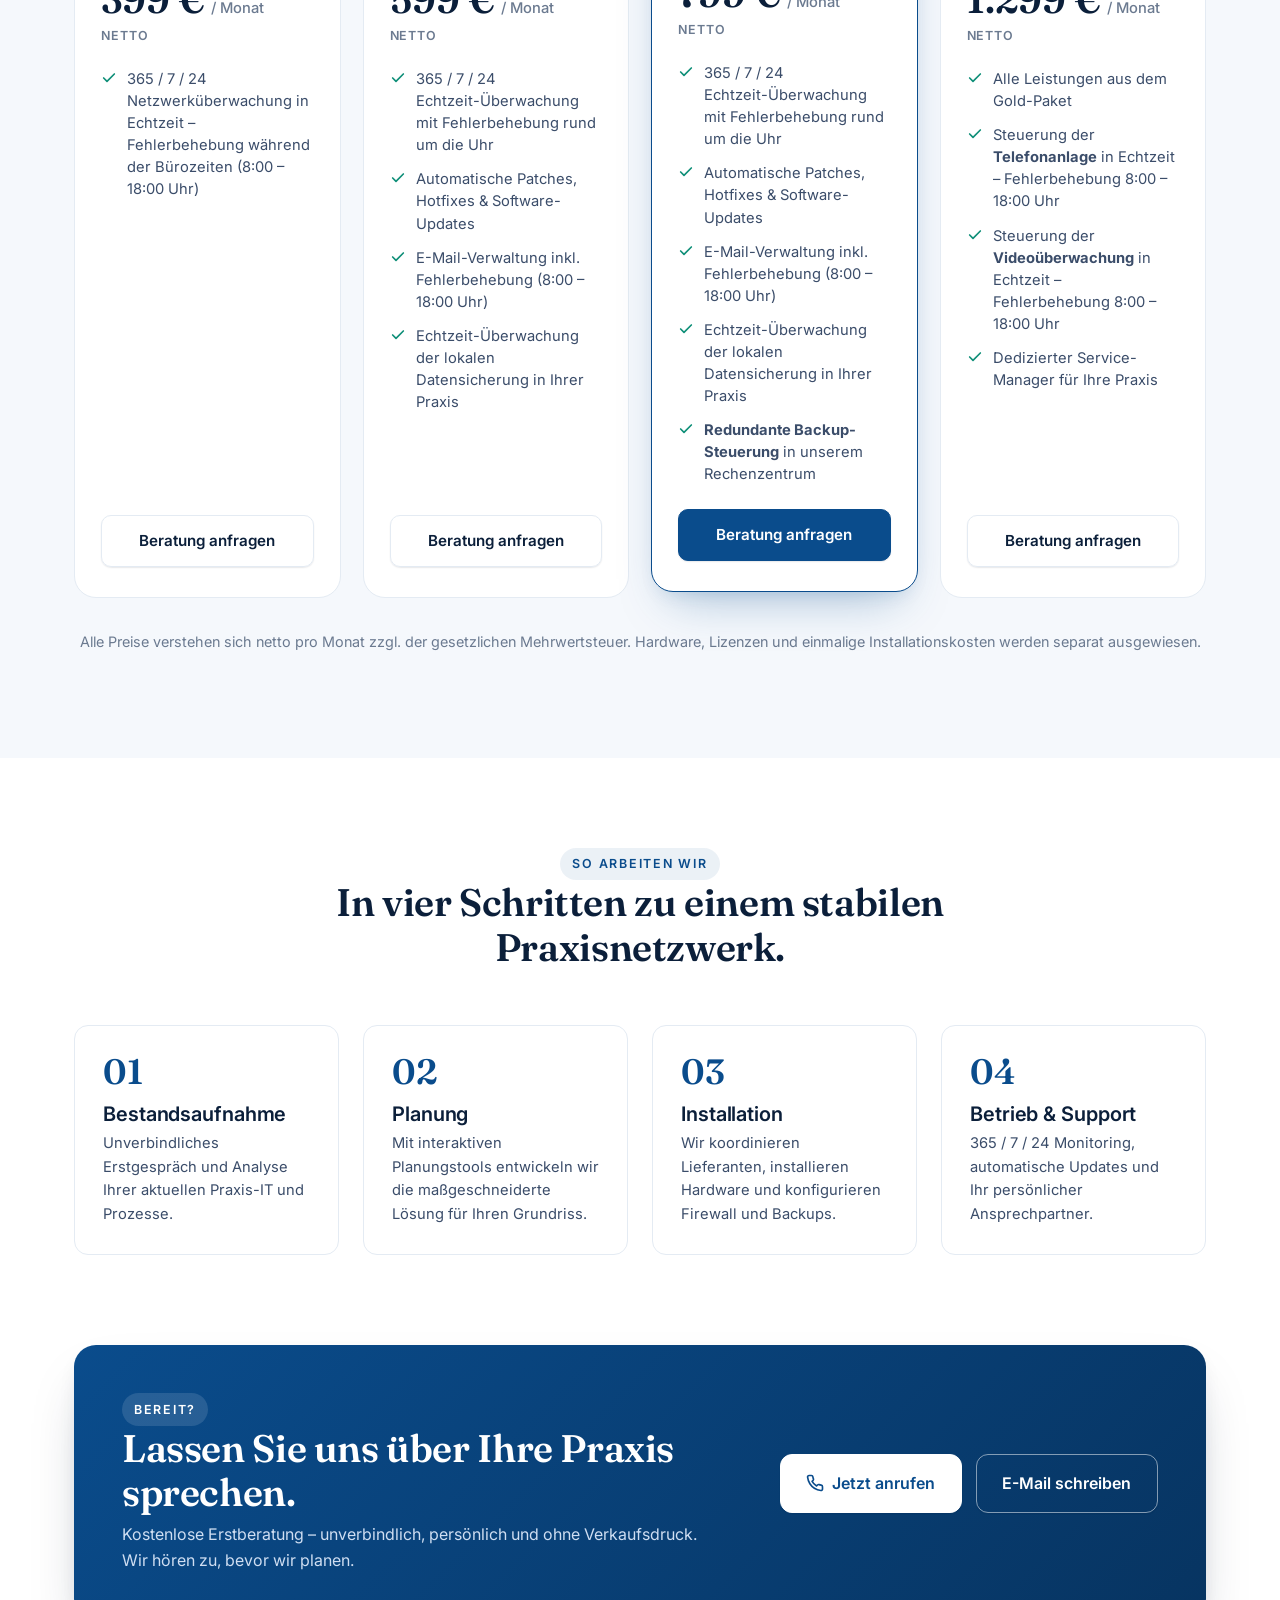
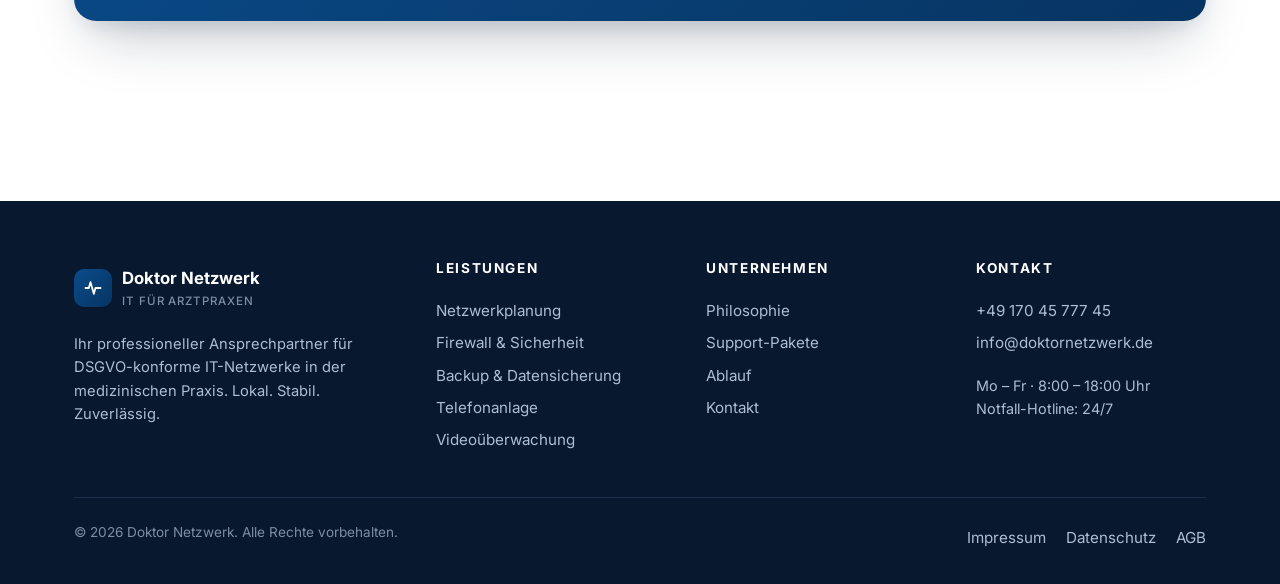
==== commit 6799e647: "Add 'Hohe Verfügbarkeit und Ausfallsicherheit' pill to no-cloud section Co-authored-by: Copilot <223" ====
--- a/index.html
+++ b/index.html
@@ -598,6 +598,7 @@
         <span class="pill">✓ Schutz vor Cyberangriffen</span>
         <span class="pill">✓ Verschlüsselte Backups</span>
         <span class="pill">✓ Nachvollziehbare Berechtigungen</span>
+        <span class="pill">✓ Hohe Verfügbarkeit und Ausfallsicherheit</span>
       </div>
     </div>
     <div class="nocloud-card">
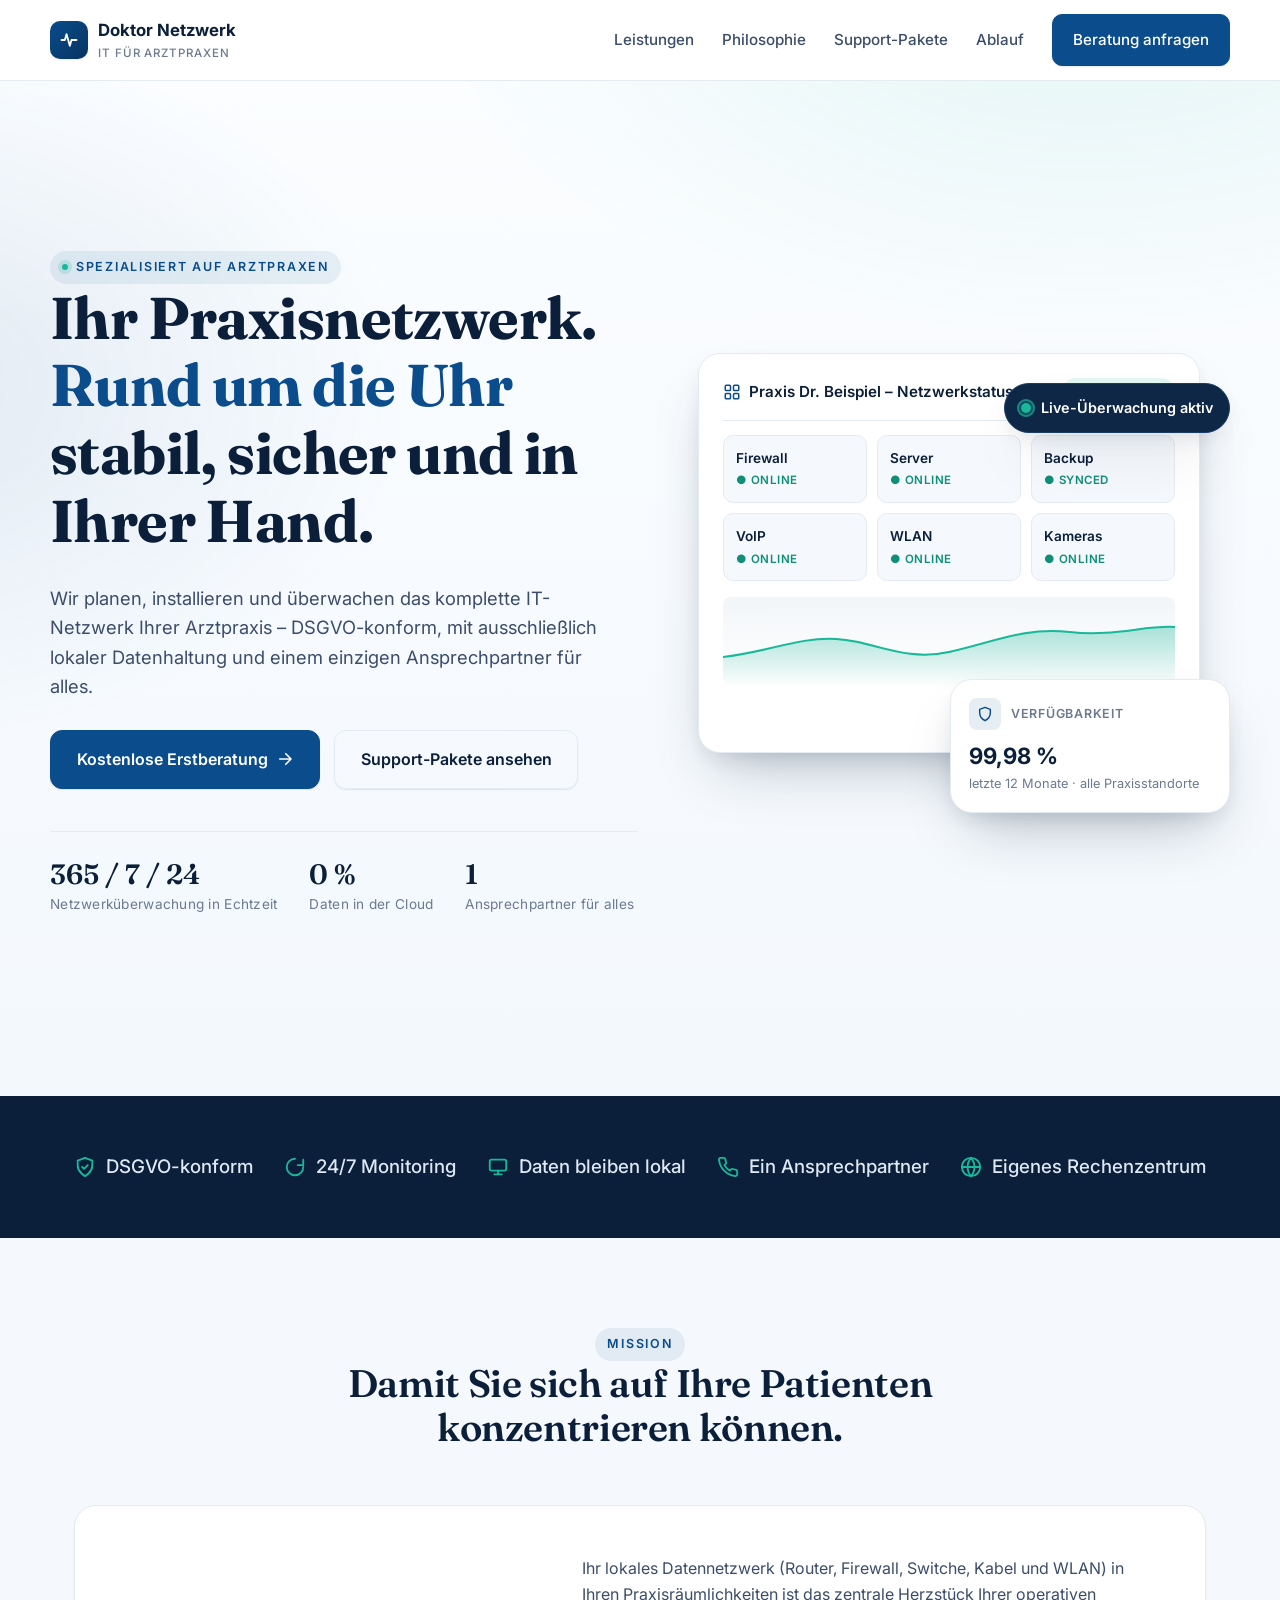
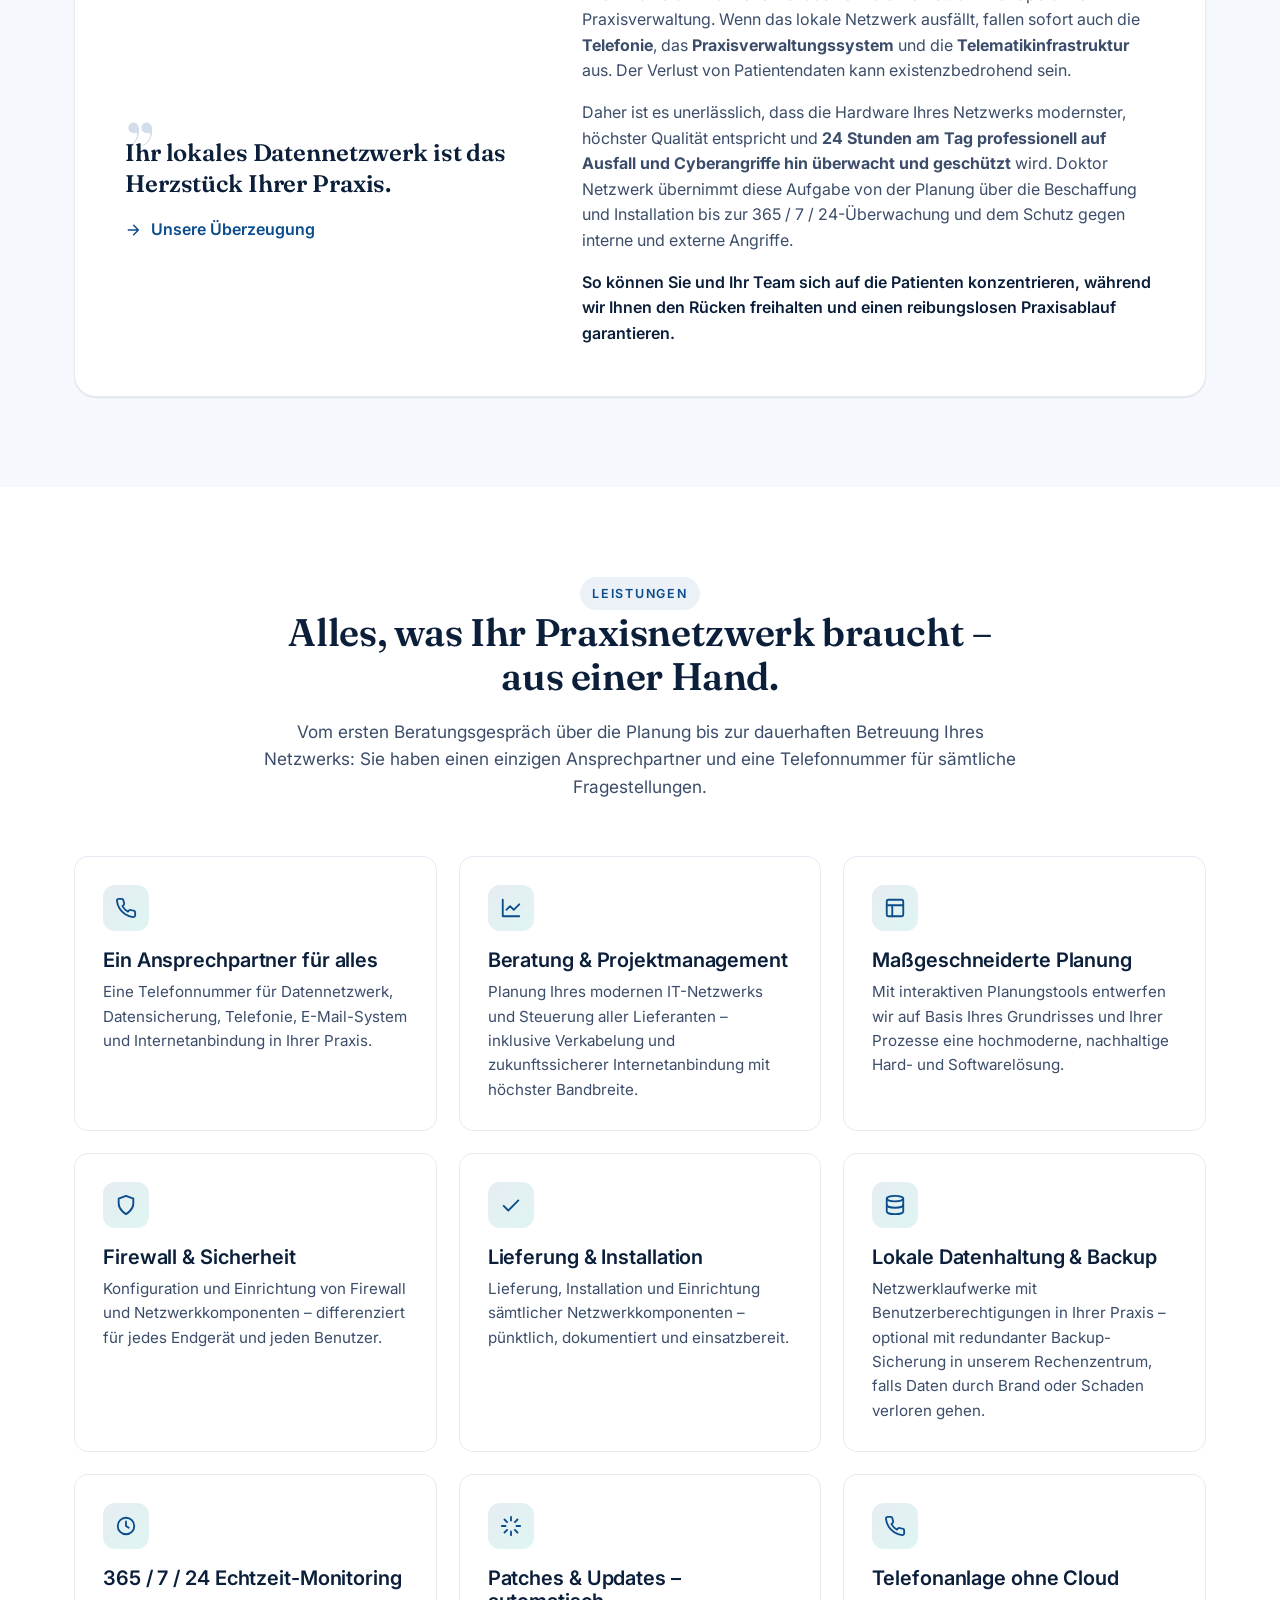
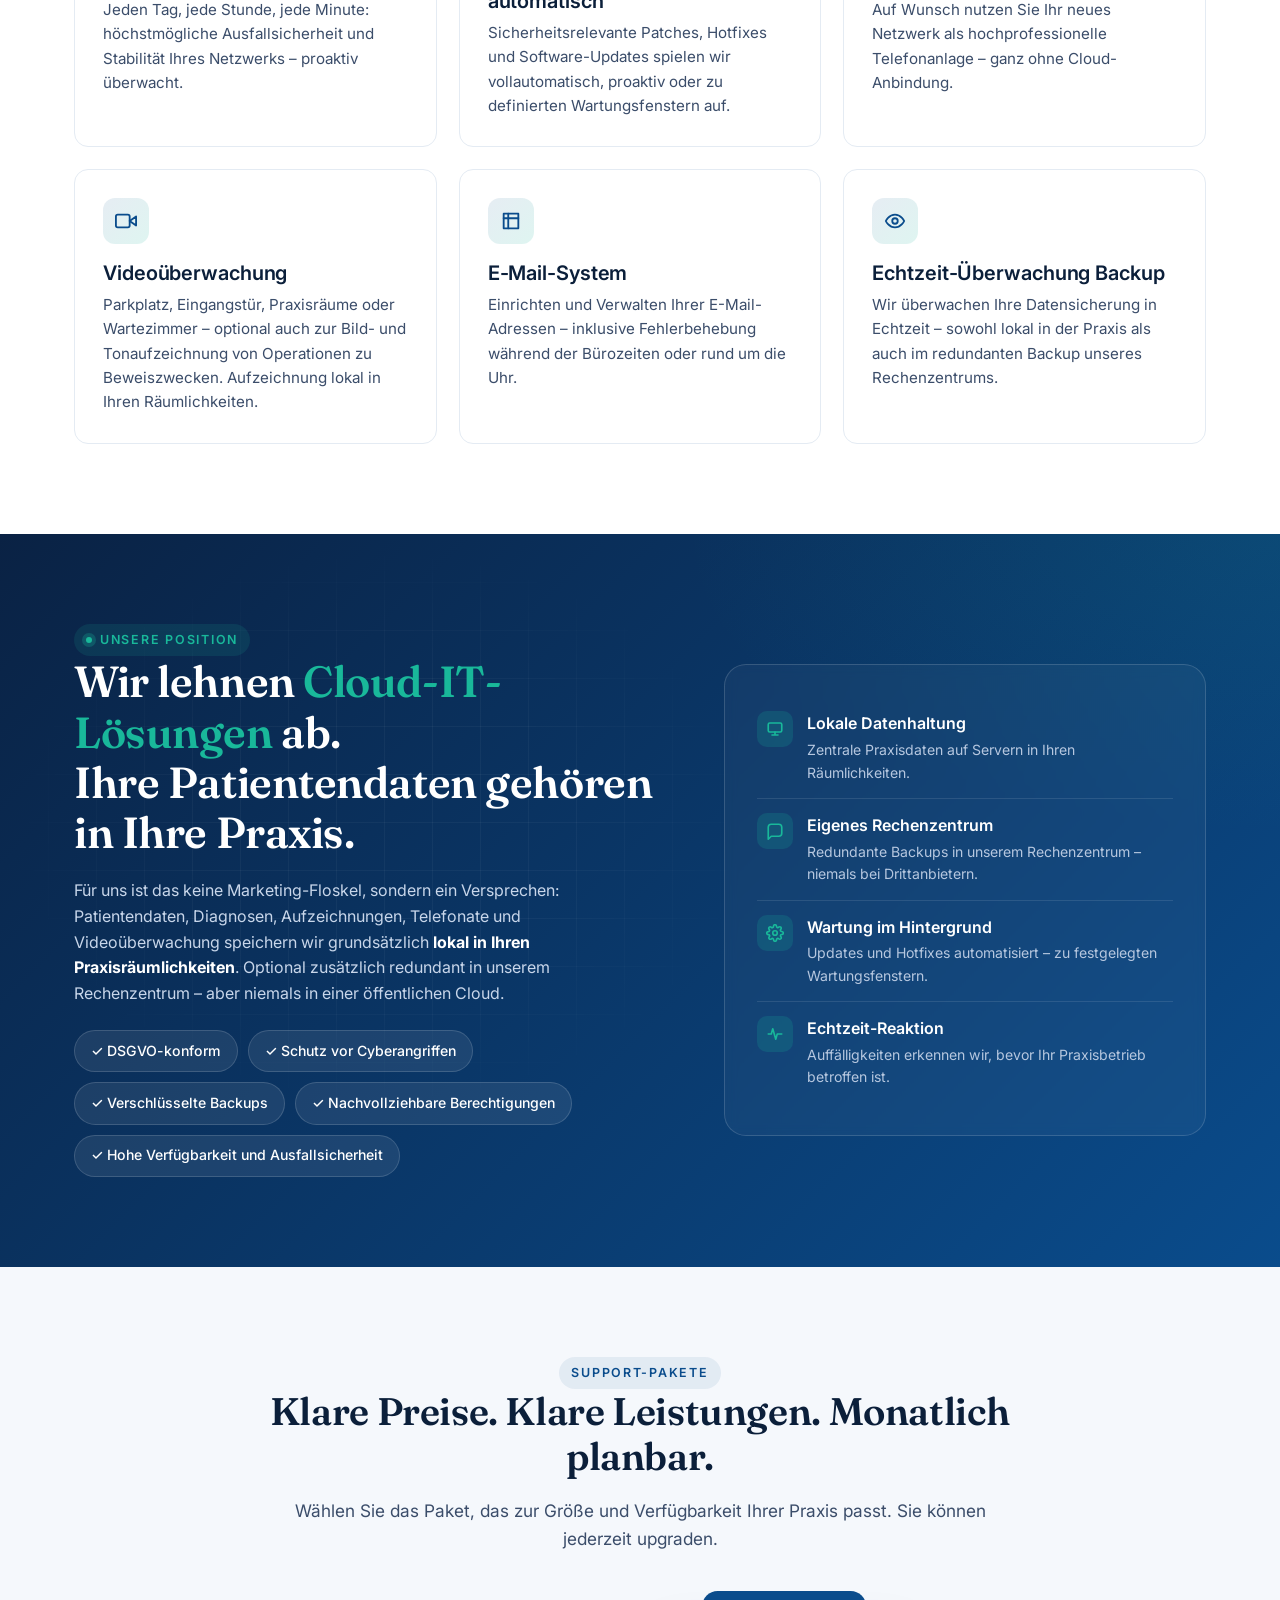
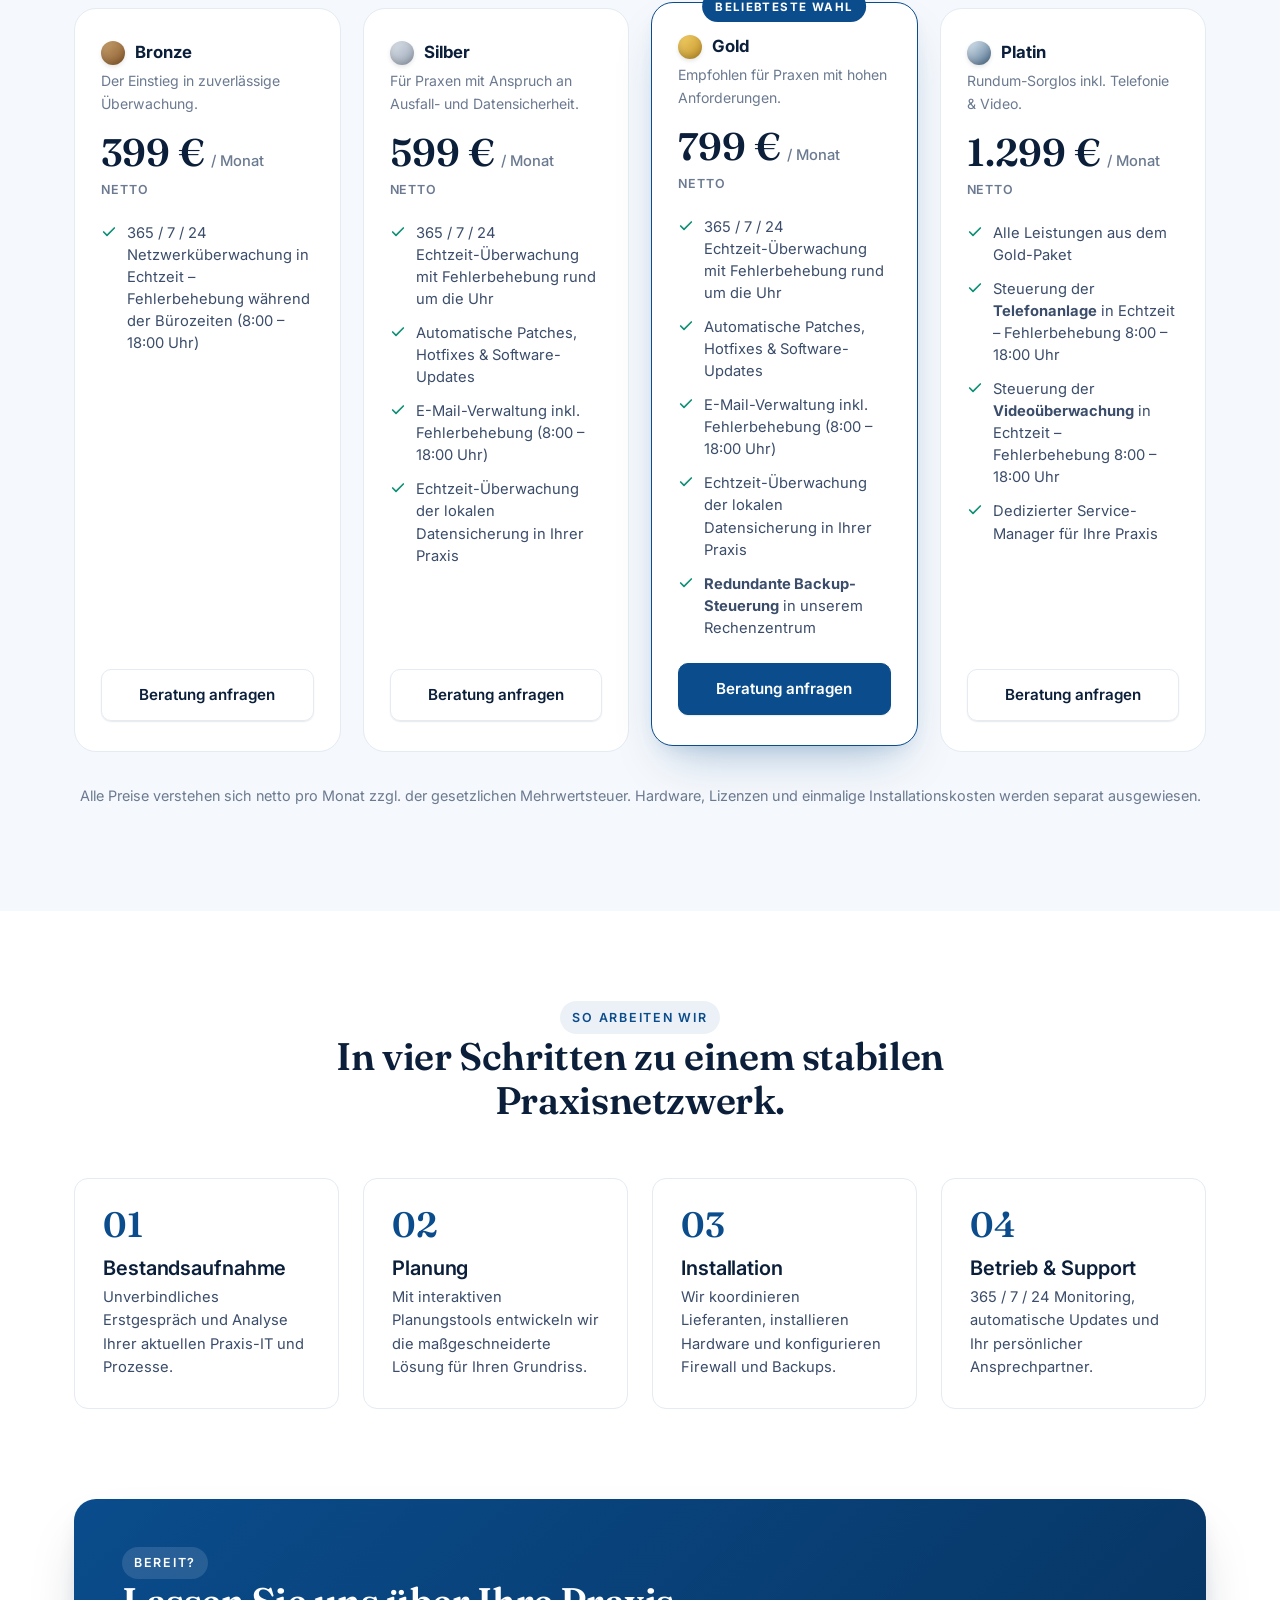
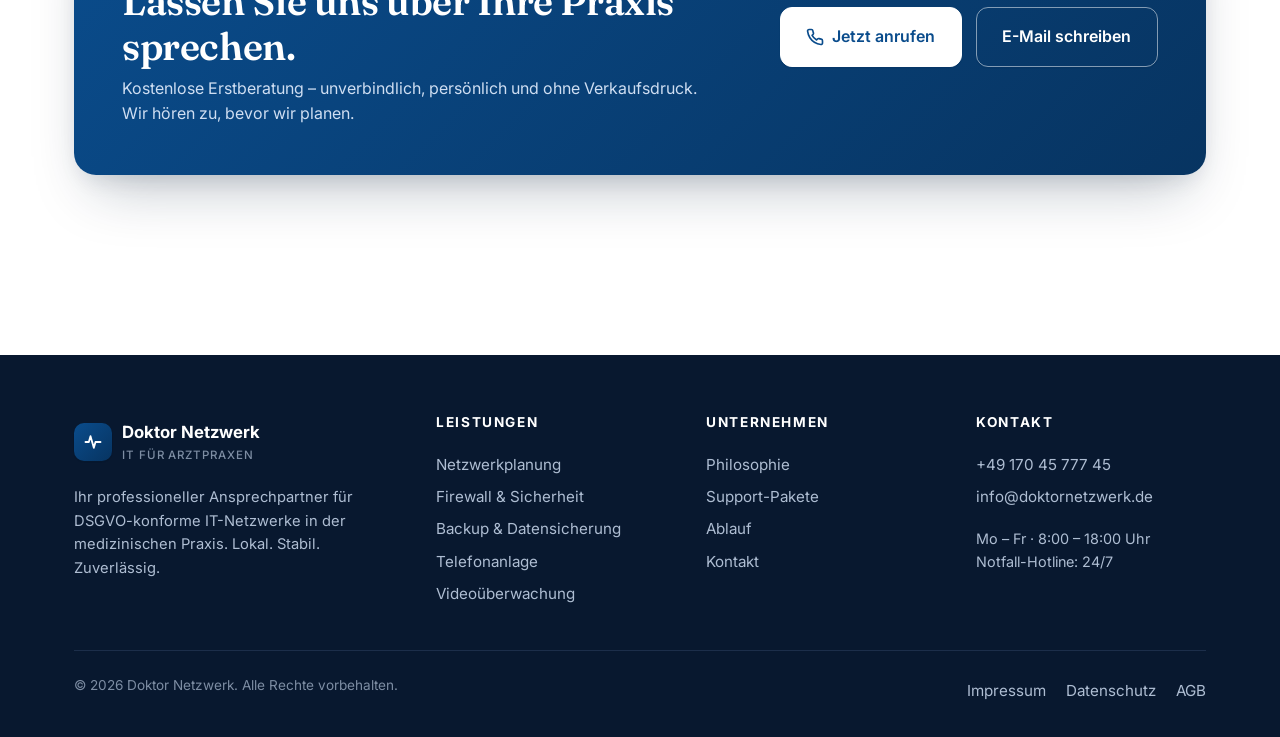
==== commit e0e375e4: "Rewrite mission section copy Replace the philosophy text with a focused message about the local netw" ====
--- a/index.html
+++ b/index.html
@@ -453,7 +453,7 @@
       <div>
         <div class="quote-mark">„</div>
         <h3 style="font-family:'Fraunces',serif; font-size:1.5rem; font-weight:600; line-height:1.3">
-          Eine moderne Arztpraxis braucht ein professionelles, stabiles IT-Netzwerk – rund um die Uhr.
+          Ihr lokales Datennetzwerk ist das Herzstück Ihrer Praxis.
         </h3>
         <div class="signature">
           <svg width="16" height="16" viewBox="0 0 24 24" fill="none" stroke="currentColor" stroke-width="2.2" stroke-linecap="round" stroke-linejoin="round"><path d="M5 12h14M13 5l7 7-7 7"/></svg>
@@ -462,13 +462,13 @@
       </div>
       <div>
         <p>
-          Die verlässliche Anbindung und Verknüpfung moderner Behandlungssysteme und Maschinen muss in Echtzeit auf Fehler und Ausfälle hin überwacht werden. Schnittstellen zu unterschiedlichen Lieferanten und Anbietern müssen auf ein Minimum reduziert werden.
+          Ihr lokales Datennetzwerk (Router, Firewall, Switche, Kabel und WLAN) in Ihren Praxisräumlichkeiten ist das zentrale Herzstück Ihrer operativen Praxisverwaltung. Wenn das lokale Netzwerk ausfällt, fallen sofort auch die <strong>Telefonie</strong>, das <strong>Praxisverwaltungssystem</strong> und die <strong>Telematikinfrastruktur</strong> aus. Der Verlust von Patientendaten kann existenzbedrohend sein.
         </p>
         <p>
-          Im Fokus stehen bei uns die hohen Anforderungen der <strong>DSGVO</strong> – und der Anspruch, <strong>keine Daten jemals in eine Cloud zu geben</strong>.
+          Daher ist es unerlässlich, dass die Hardware Ihres Netzwerks modernster, höchster Qualität entspricht und <strong>24 Stunden am Tag professionell auf Ausfall und Cyberangriffe hin überwacht und geschützt</strong> wird. Doktor Netzwerk übernimmt diese Aufgabe von der Planung über die Beschaffung und Installation bis zur 365 / 7 / 24-Überwachung und dem Schutz gegen interne und externe Angriffe.
         </p>
         <p style="margin-bottom:0;color:var(--ink);font-weight:600">
-          Doktor Netzwerk ist Ihr professioneller Ansprechpartner, von dem Sie alles aus einer Hand erhalten.
+          So können Sie und Ihr Team sich auf die Patienten konzentrieren, während wir Ihnen den Rücken freihalten und einen reibungslosen Praxisablauf garantieren.
         </p>
       </div>
     </div>
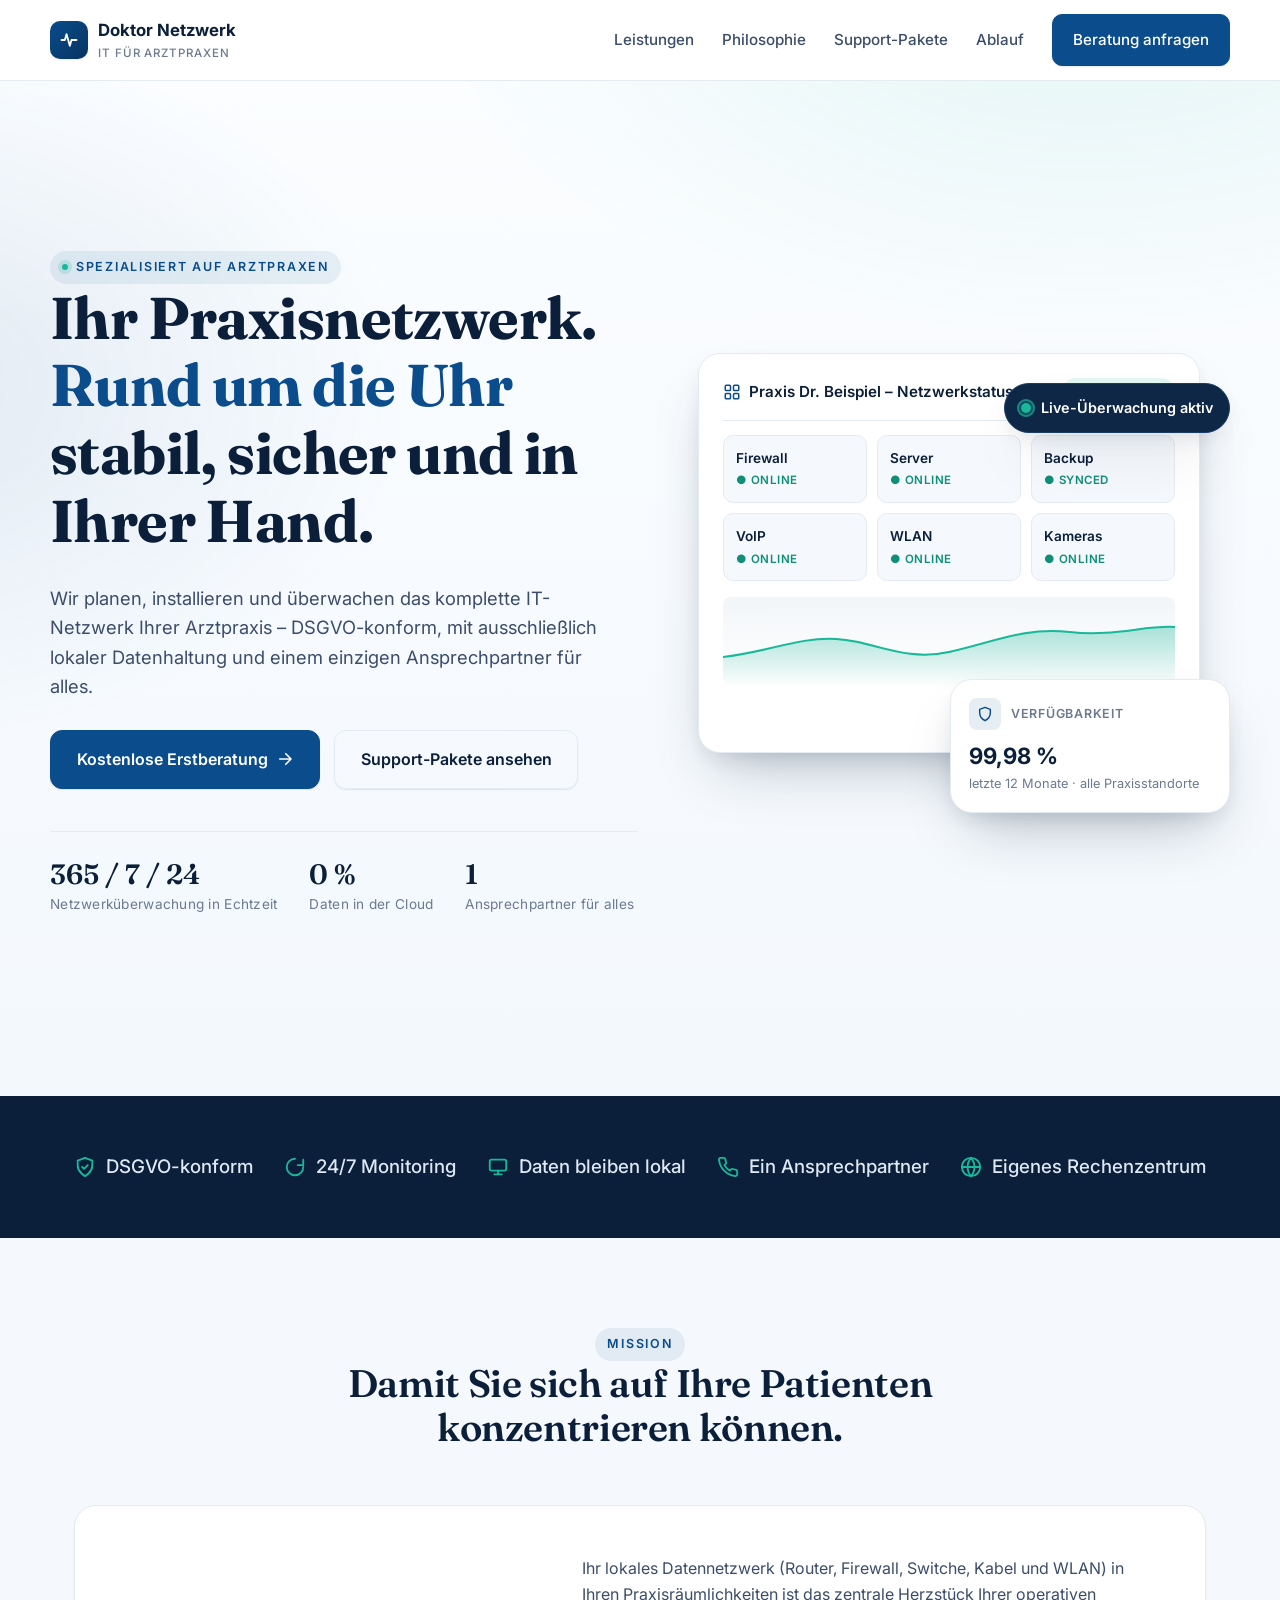
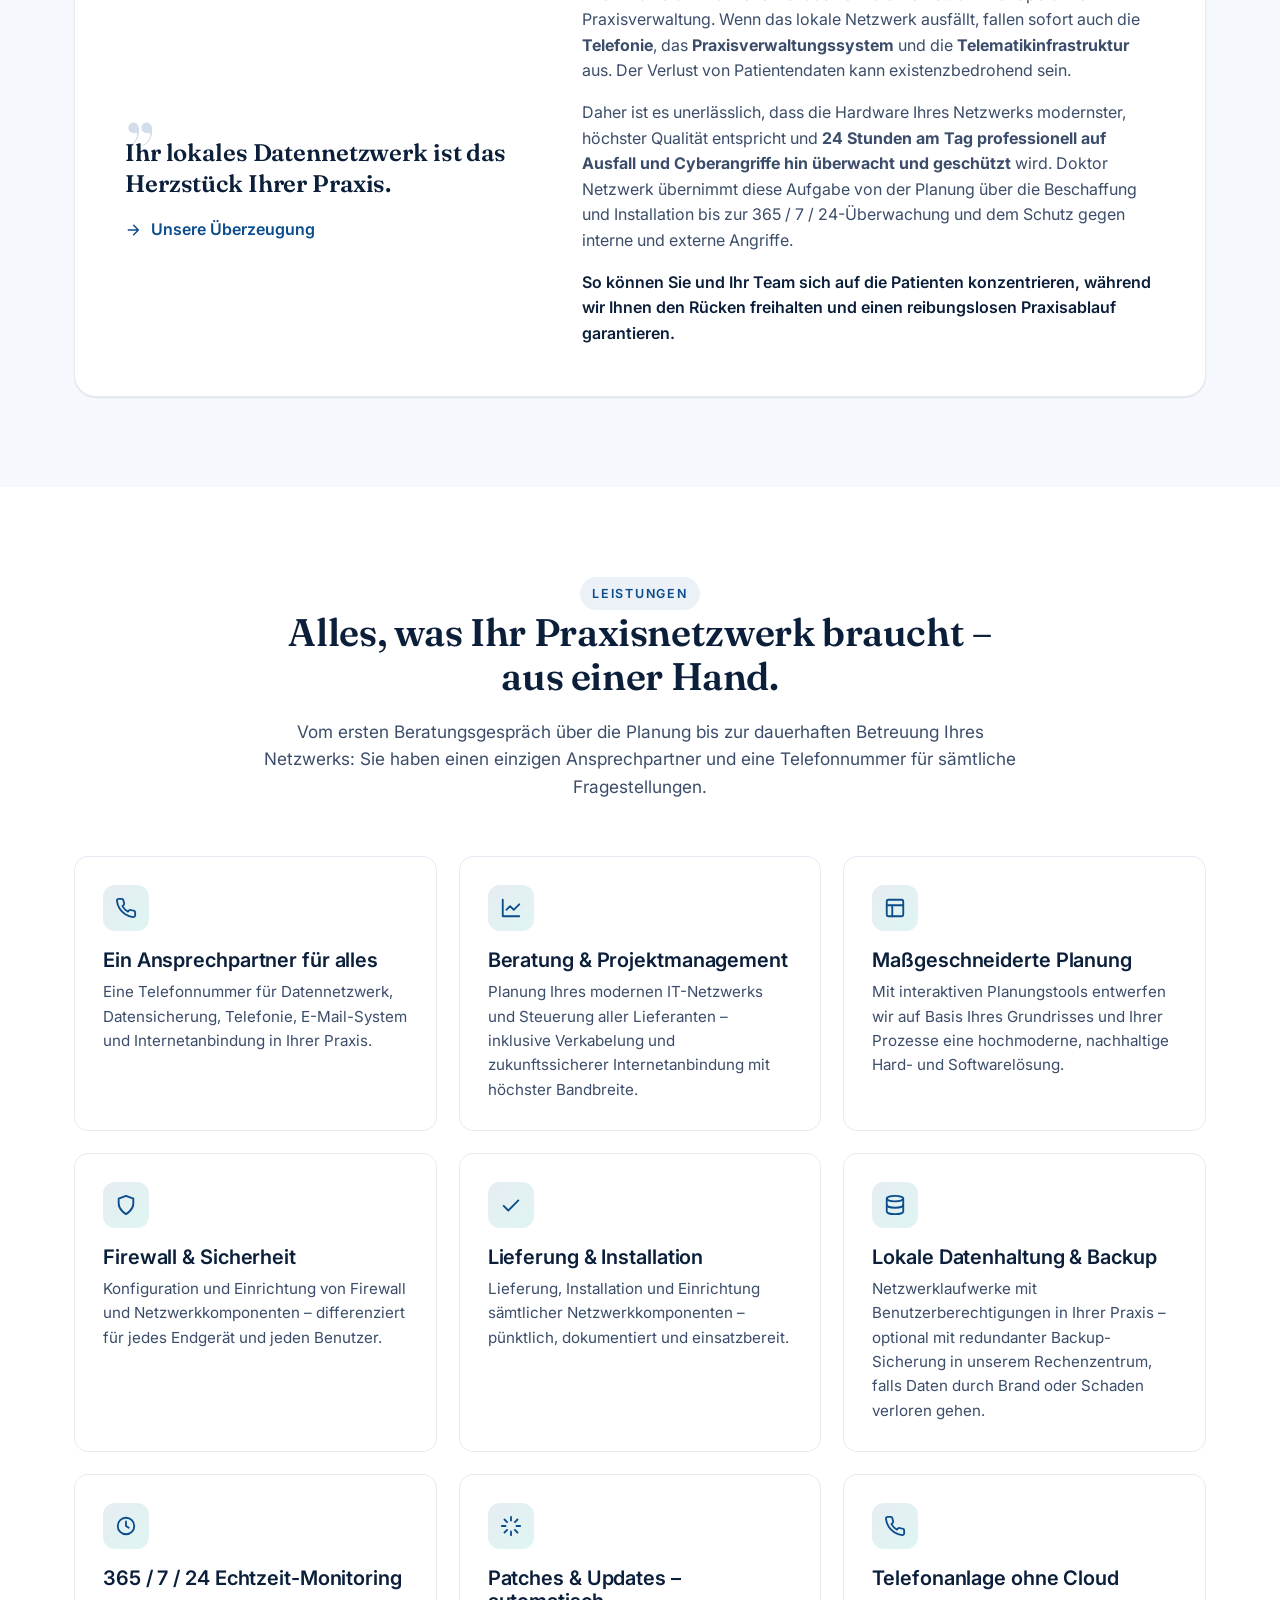
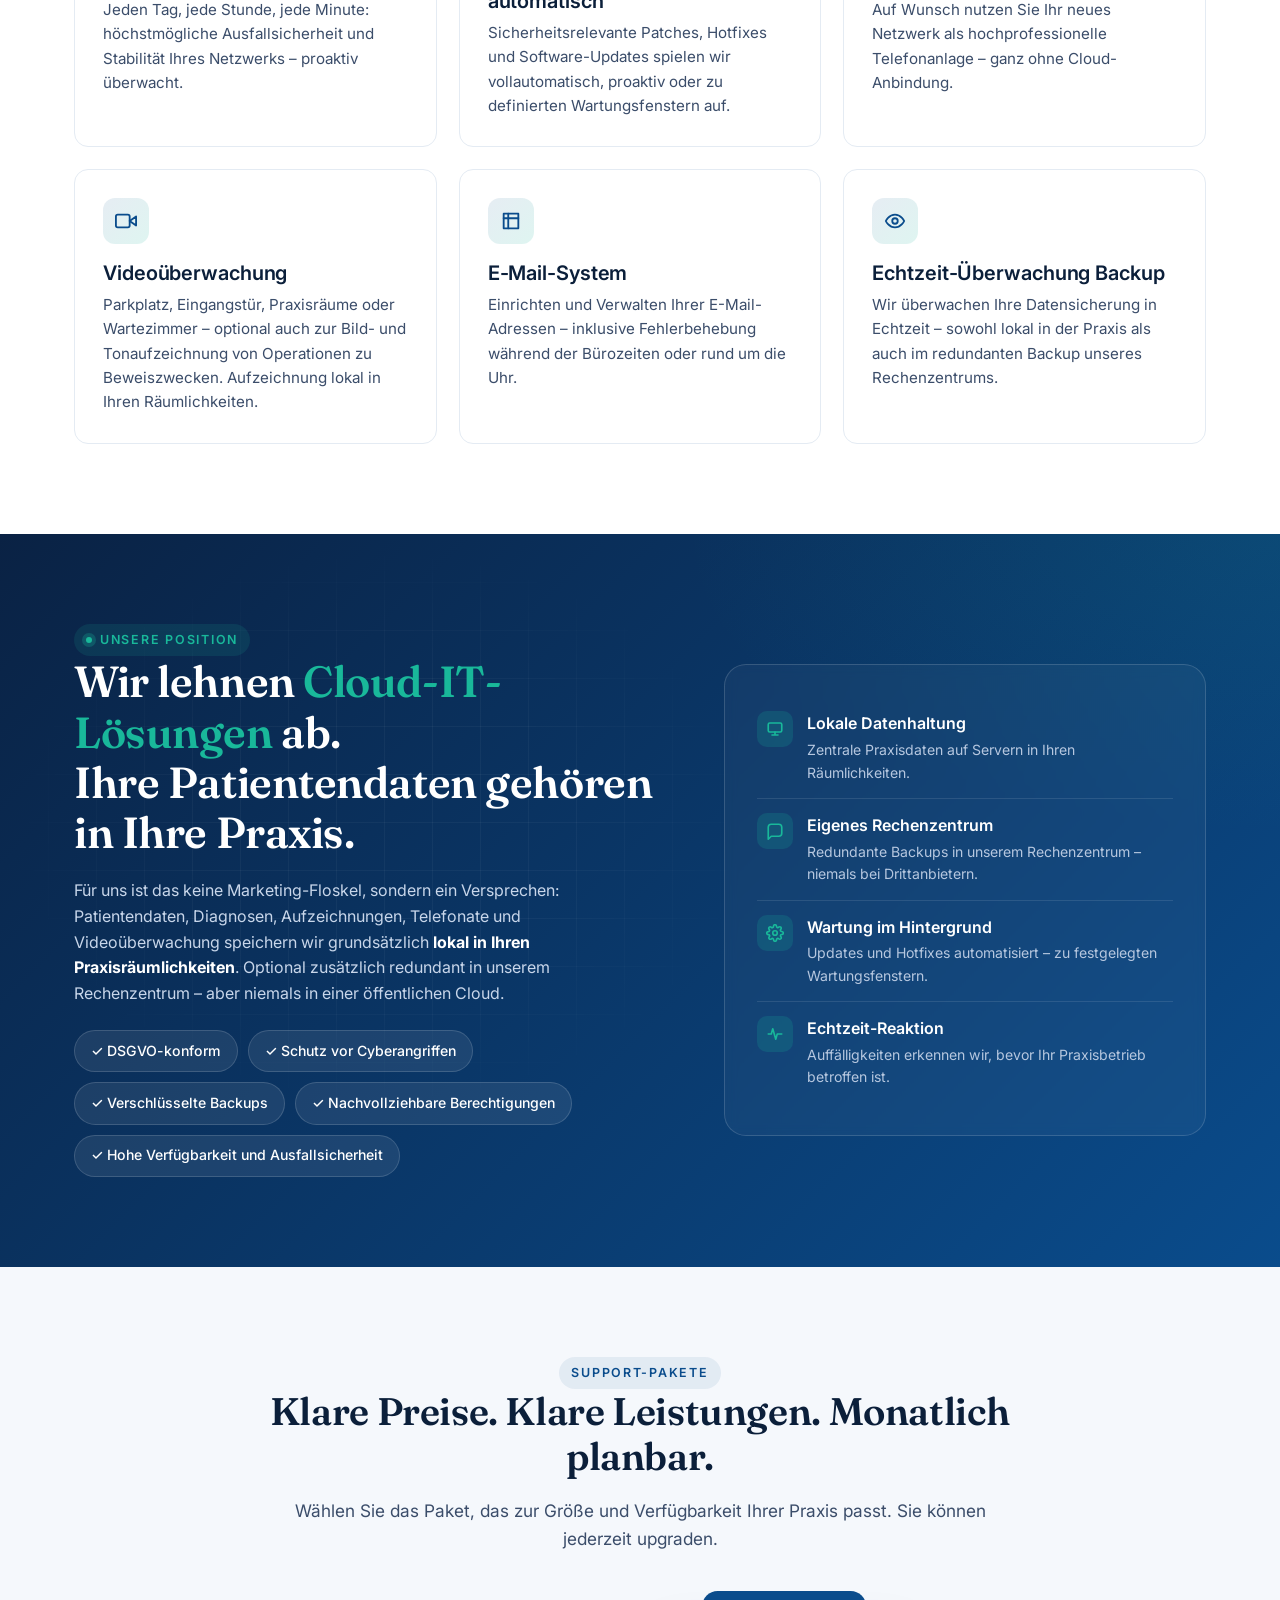
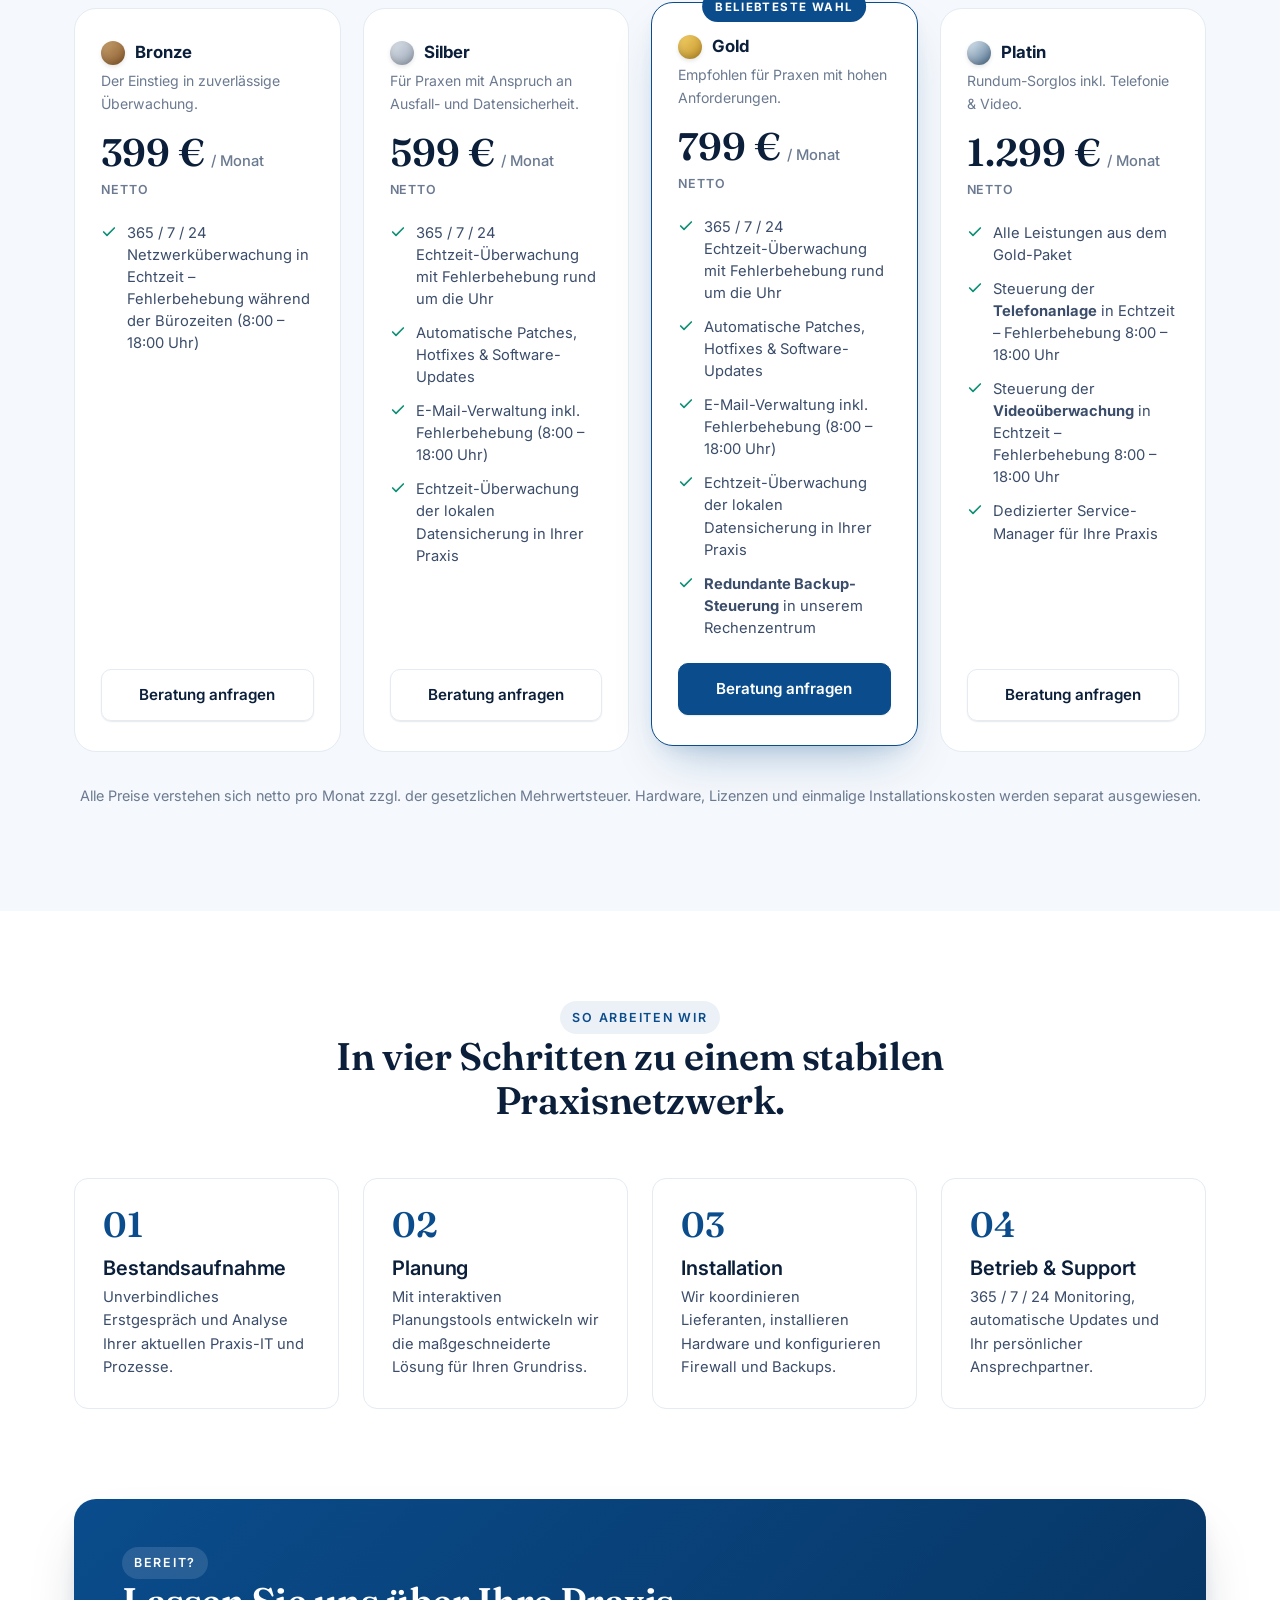
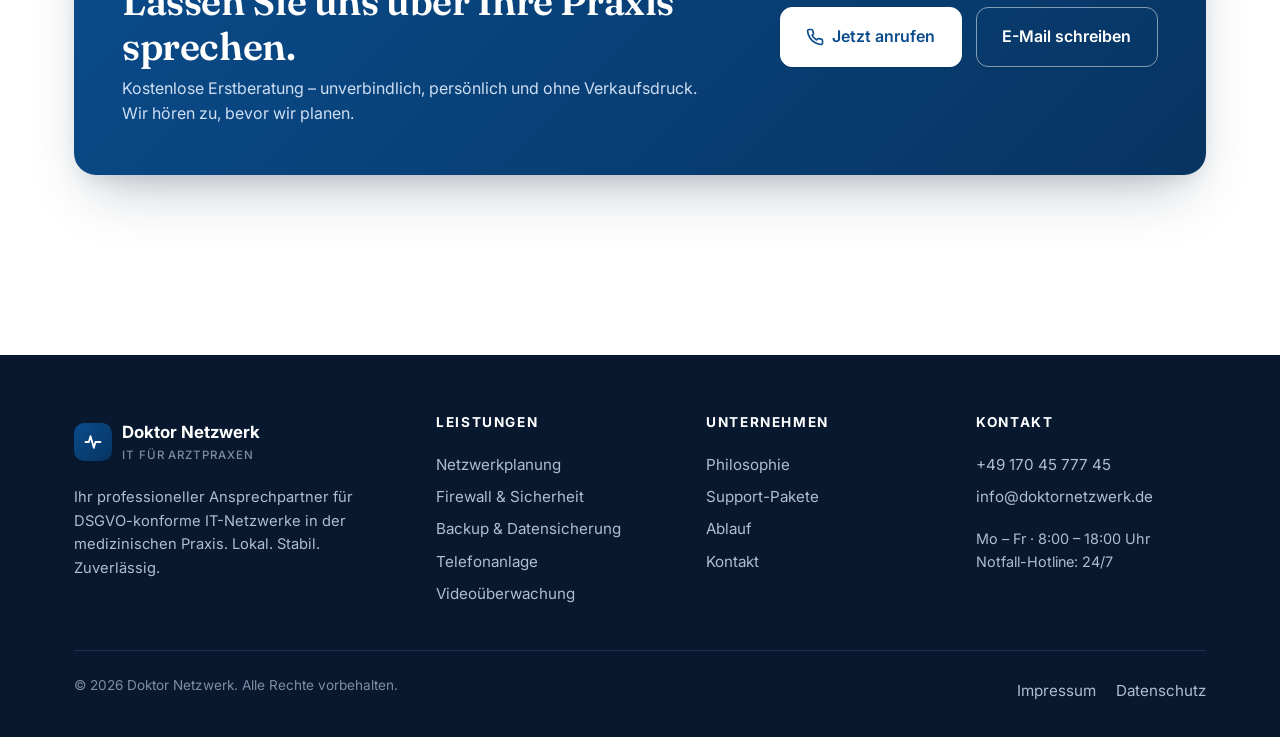
==== commit 4b06603e: "Add Impressum and Datenschutz pages - impressum.html: § 5 DDG anbieterkennzeichnung template with   " ====
--- a/index.html
+++ b/index.html
@@ -813,9 +813,8 @@
     <div class="foot-bottom">
       <div>© <span id="yr"></span> Doktor Netzwerk. Alle Rechte vorbehalten.</div>
       <div style="display:flex; gap:20px">
-        <a href="#">Impressum</a>
-        <a href="#">Datenschutz</a>
-        <a href="#">AGB</a>
+        <a href="impressum.html">Impressum</a>
+        <a href="datenschutz.html">Datenschutz</a>
       </div>
     </div>
   </div>
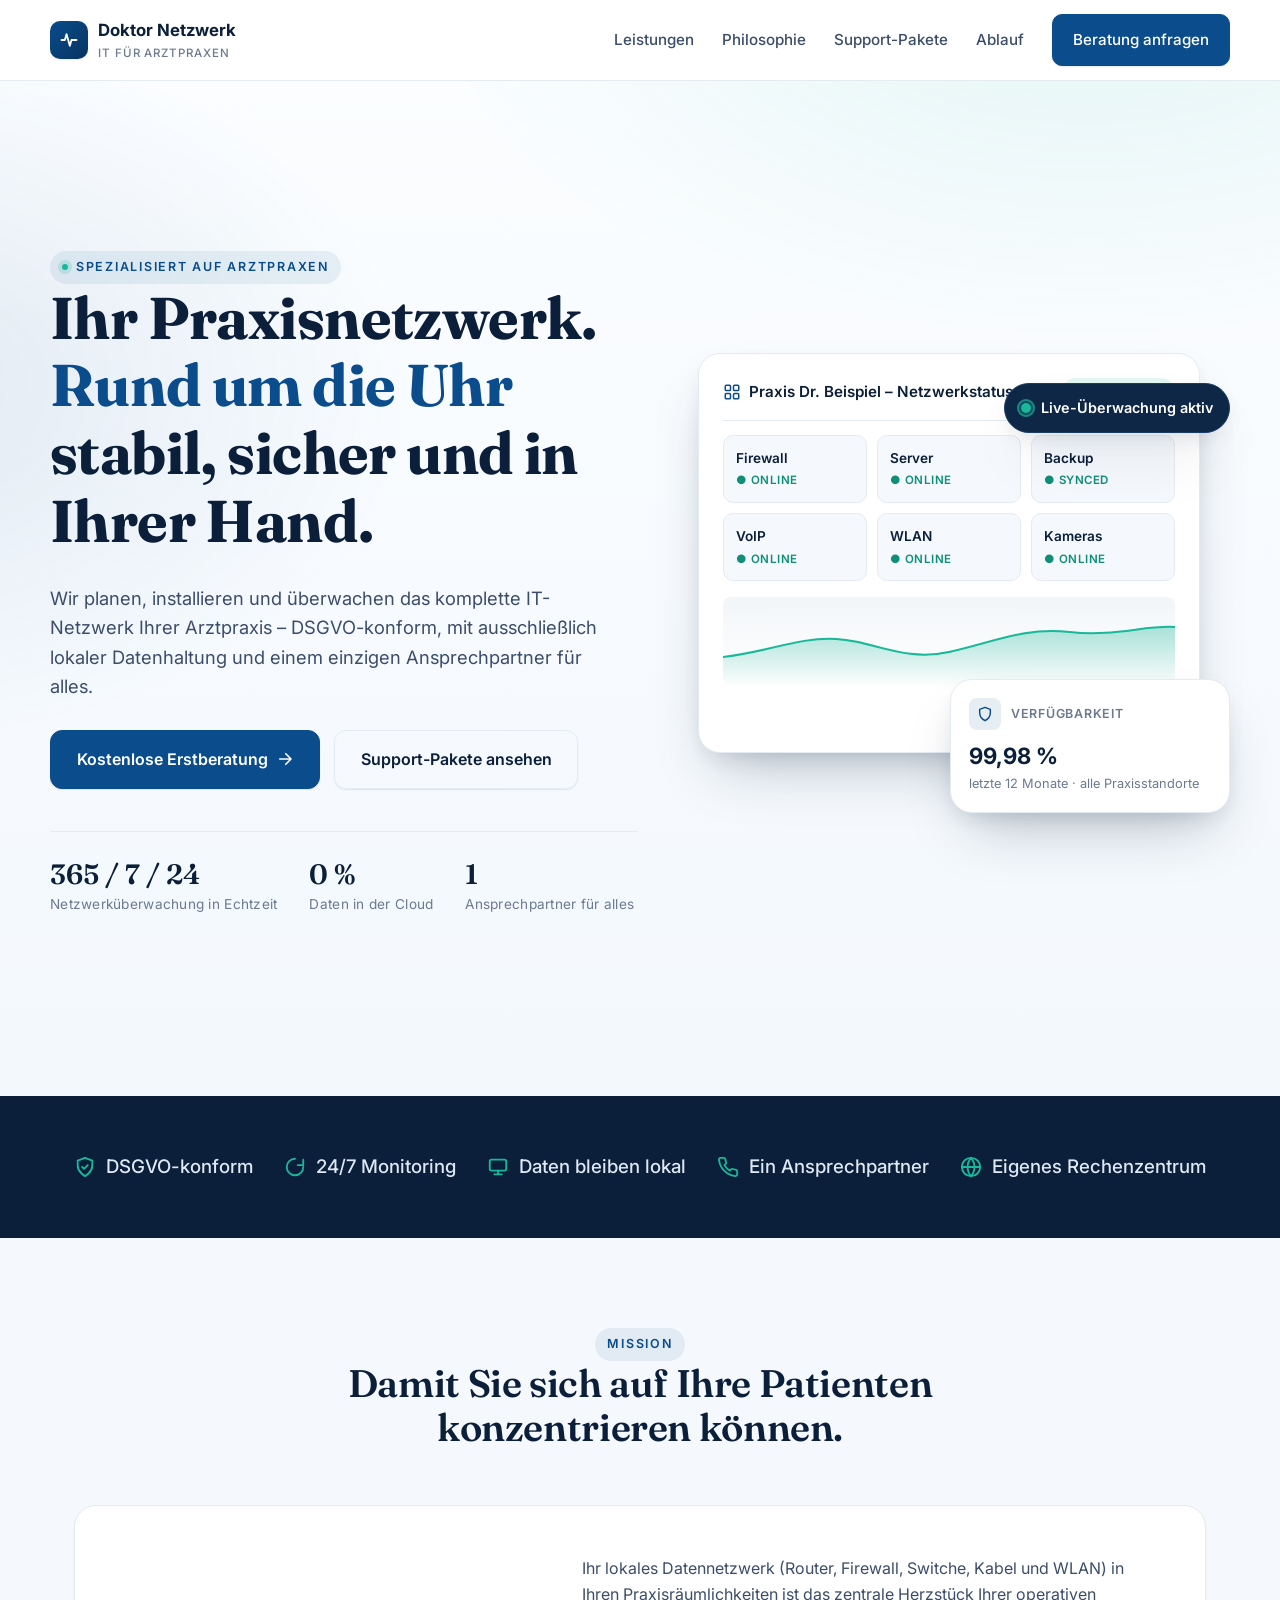
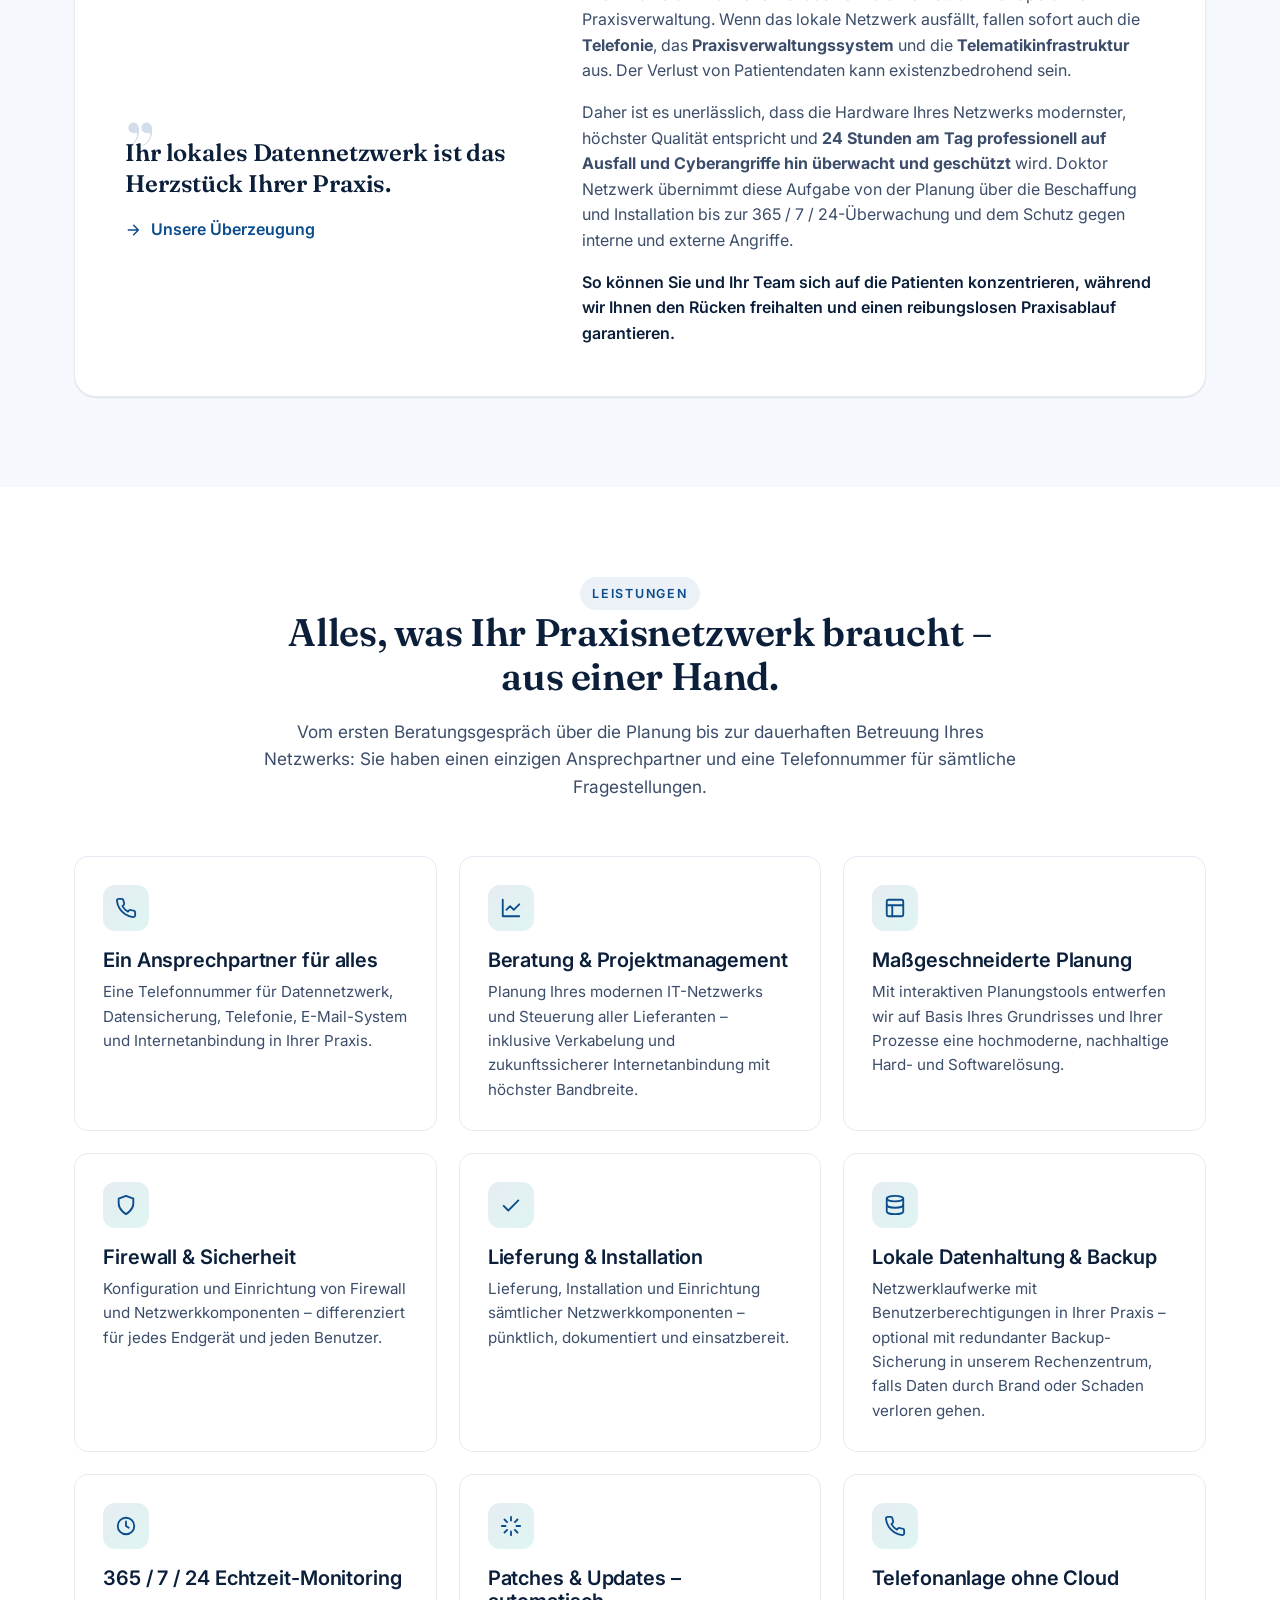
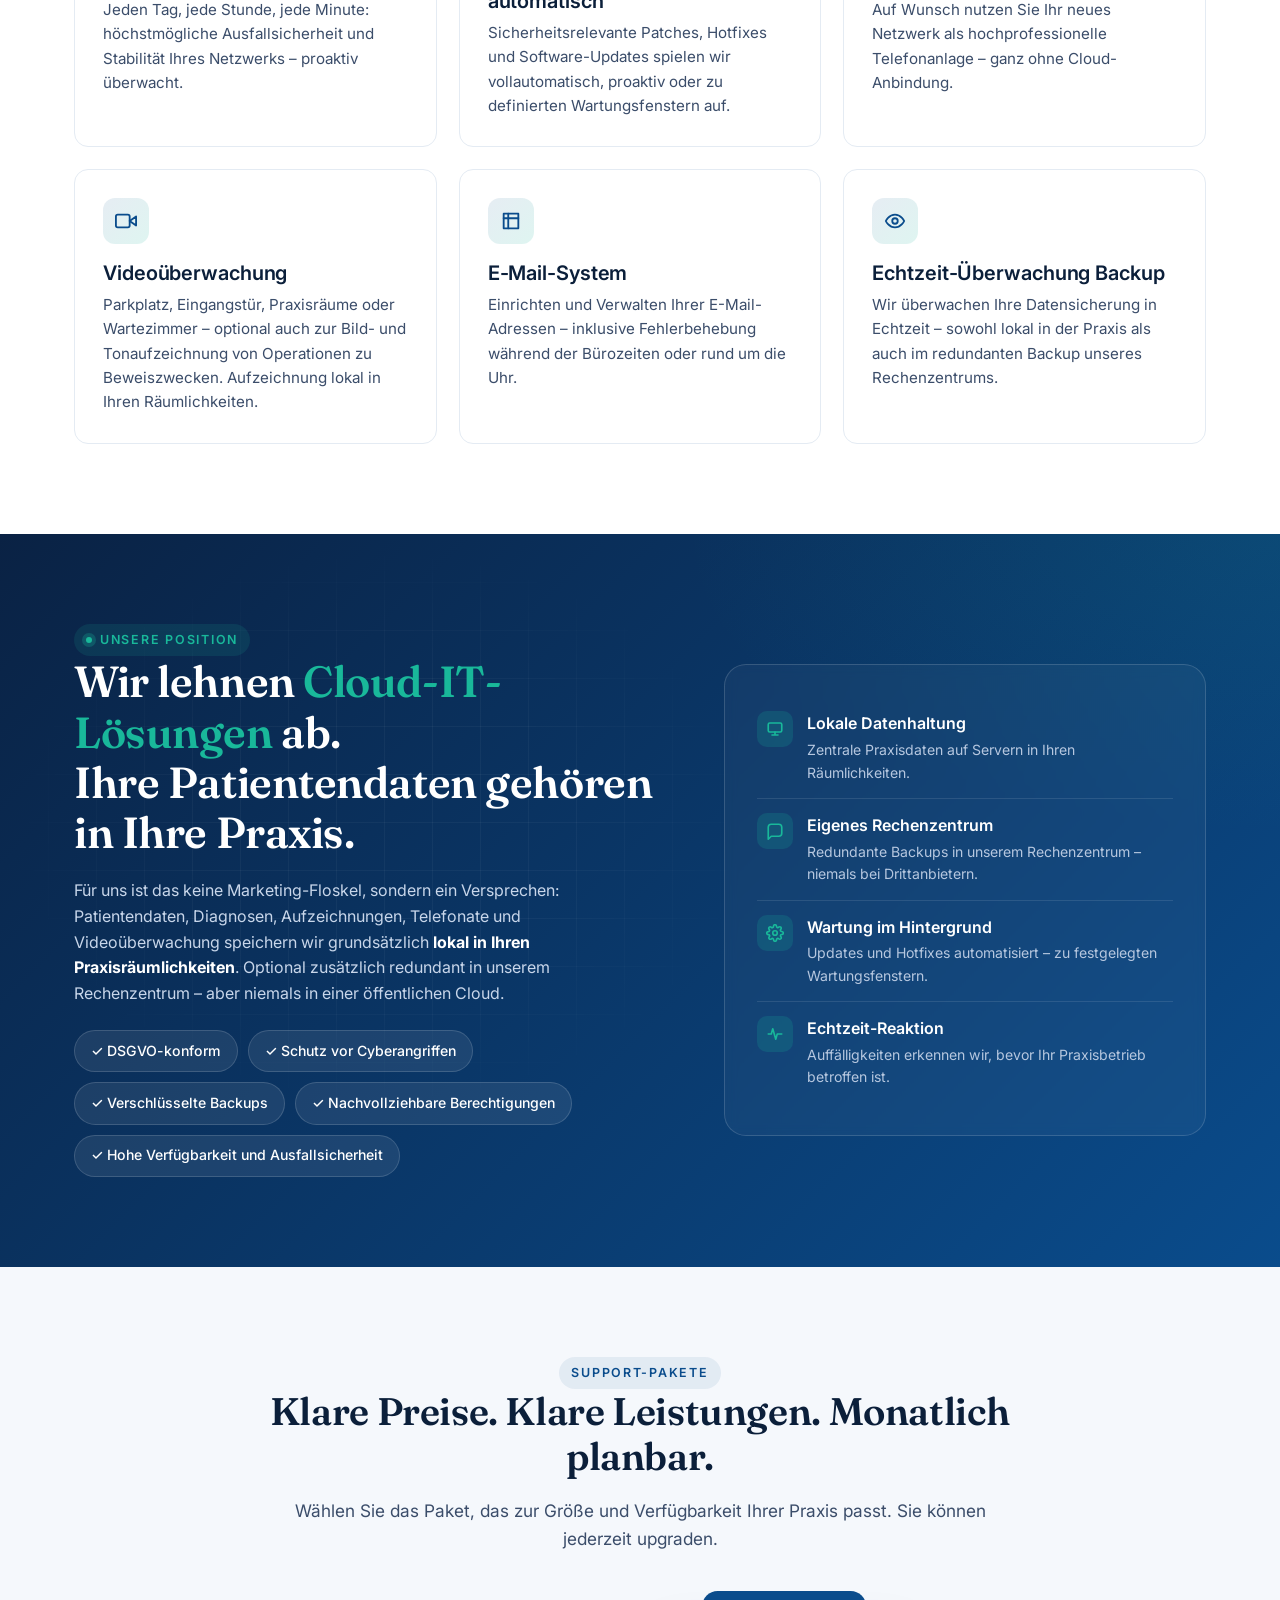
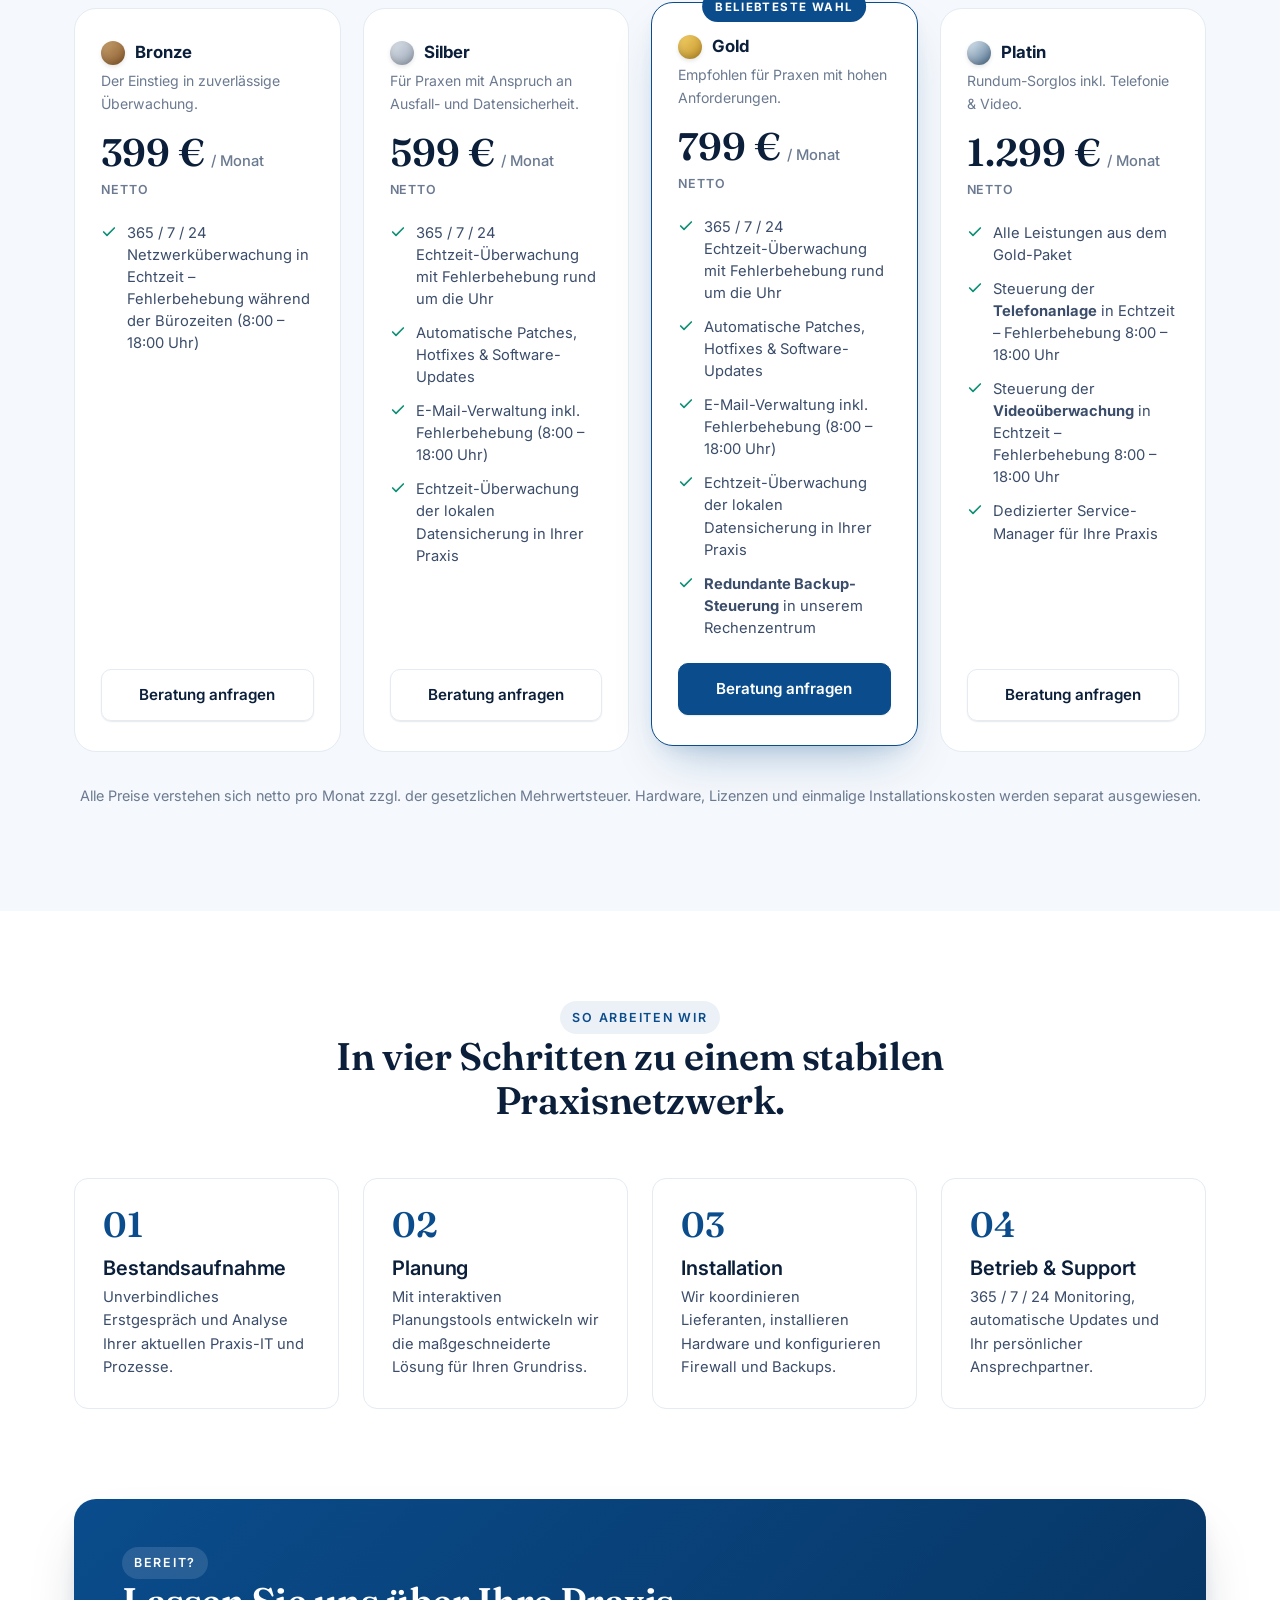
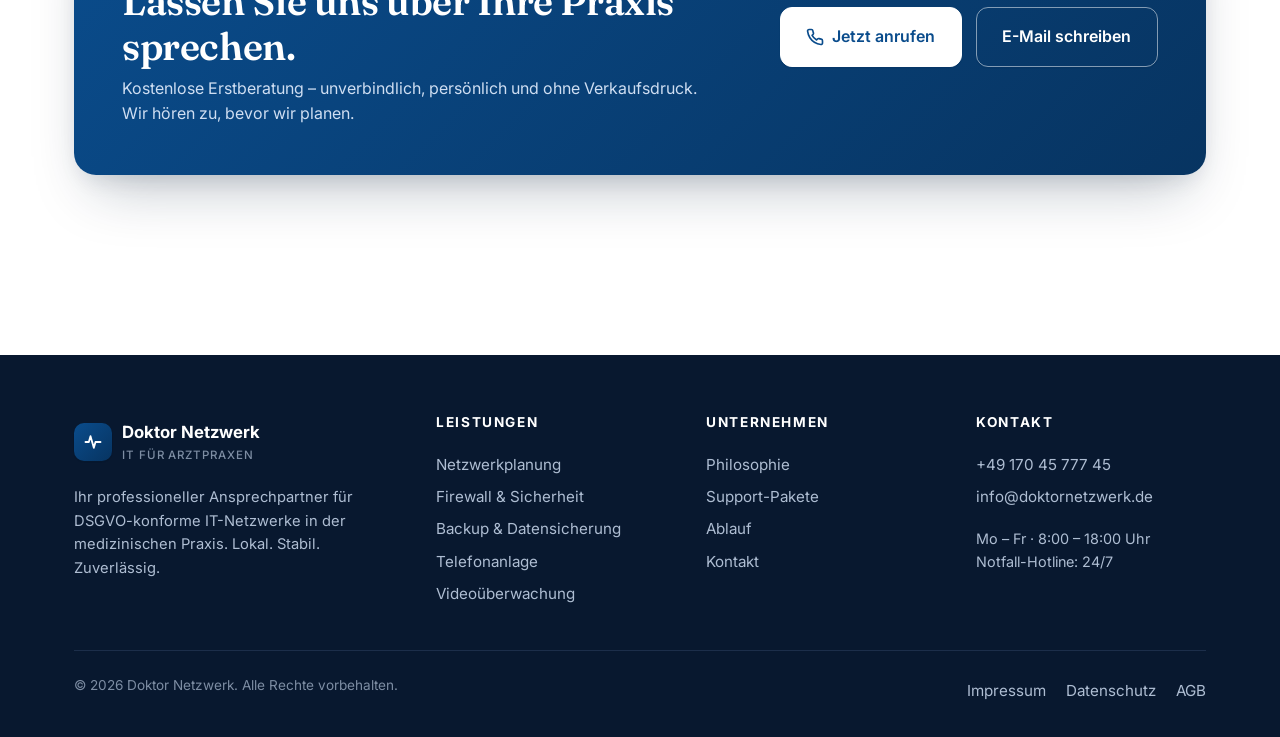
==== commit 6cdb76a5: "Add AGB page and wire footer links across all pages agb.html: 15 sections covering: - Geltungsbereic" ====
--- a/index.html
+++ b/index.html
@@ -815,6 +815,7 @@
       <div style="display:flex; gap:20px">
         <a href="impressum.html">Impressum</a>
         <a href="datenschutz.html">Datenschutz</a>
+        <a href="agb.html">AGB</a>
       </div>
     </div>
   </div>
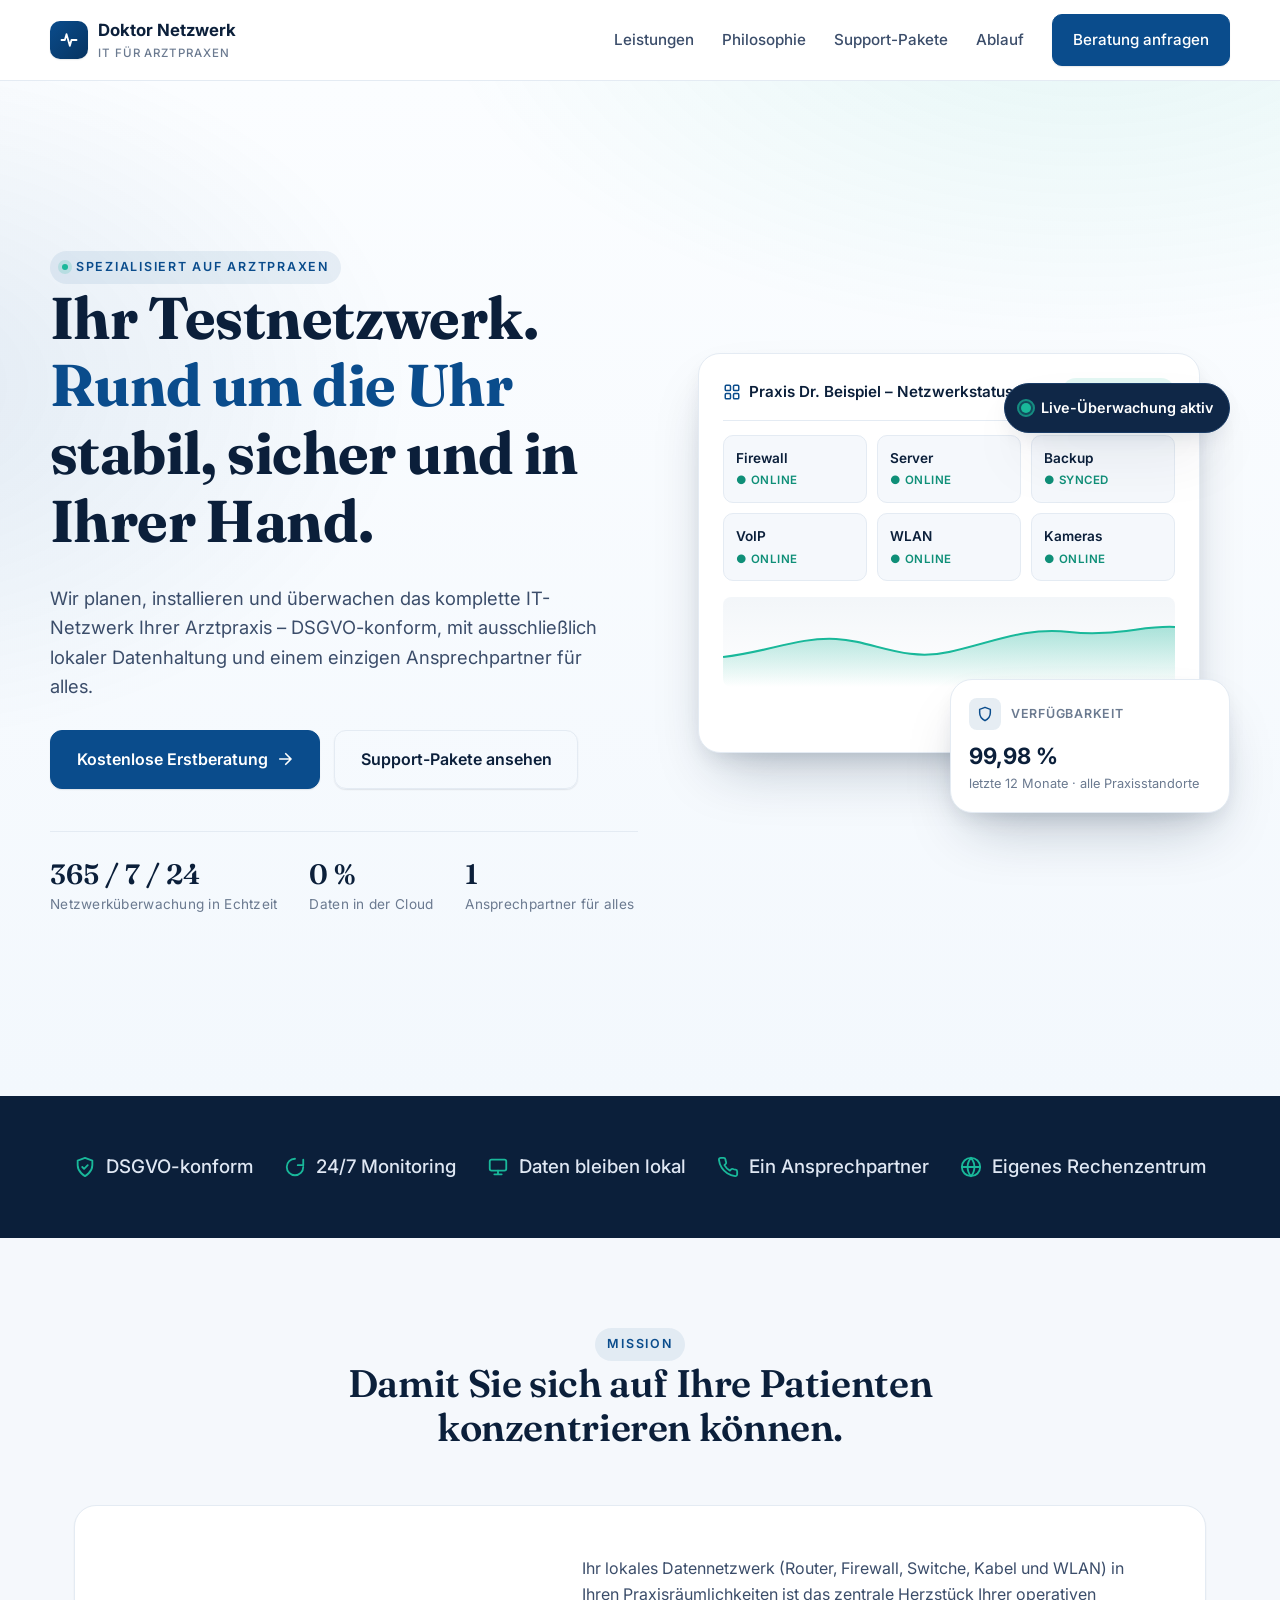
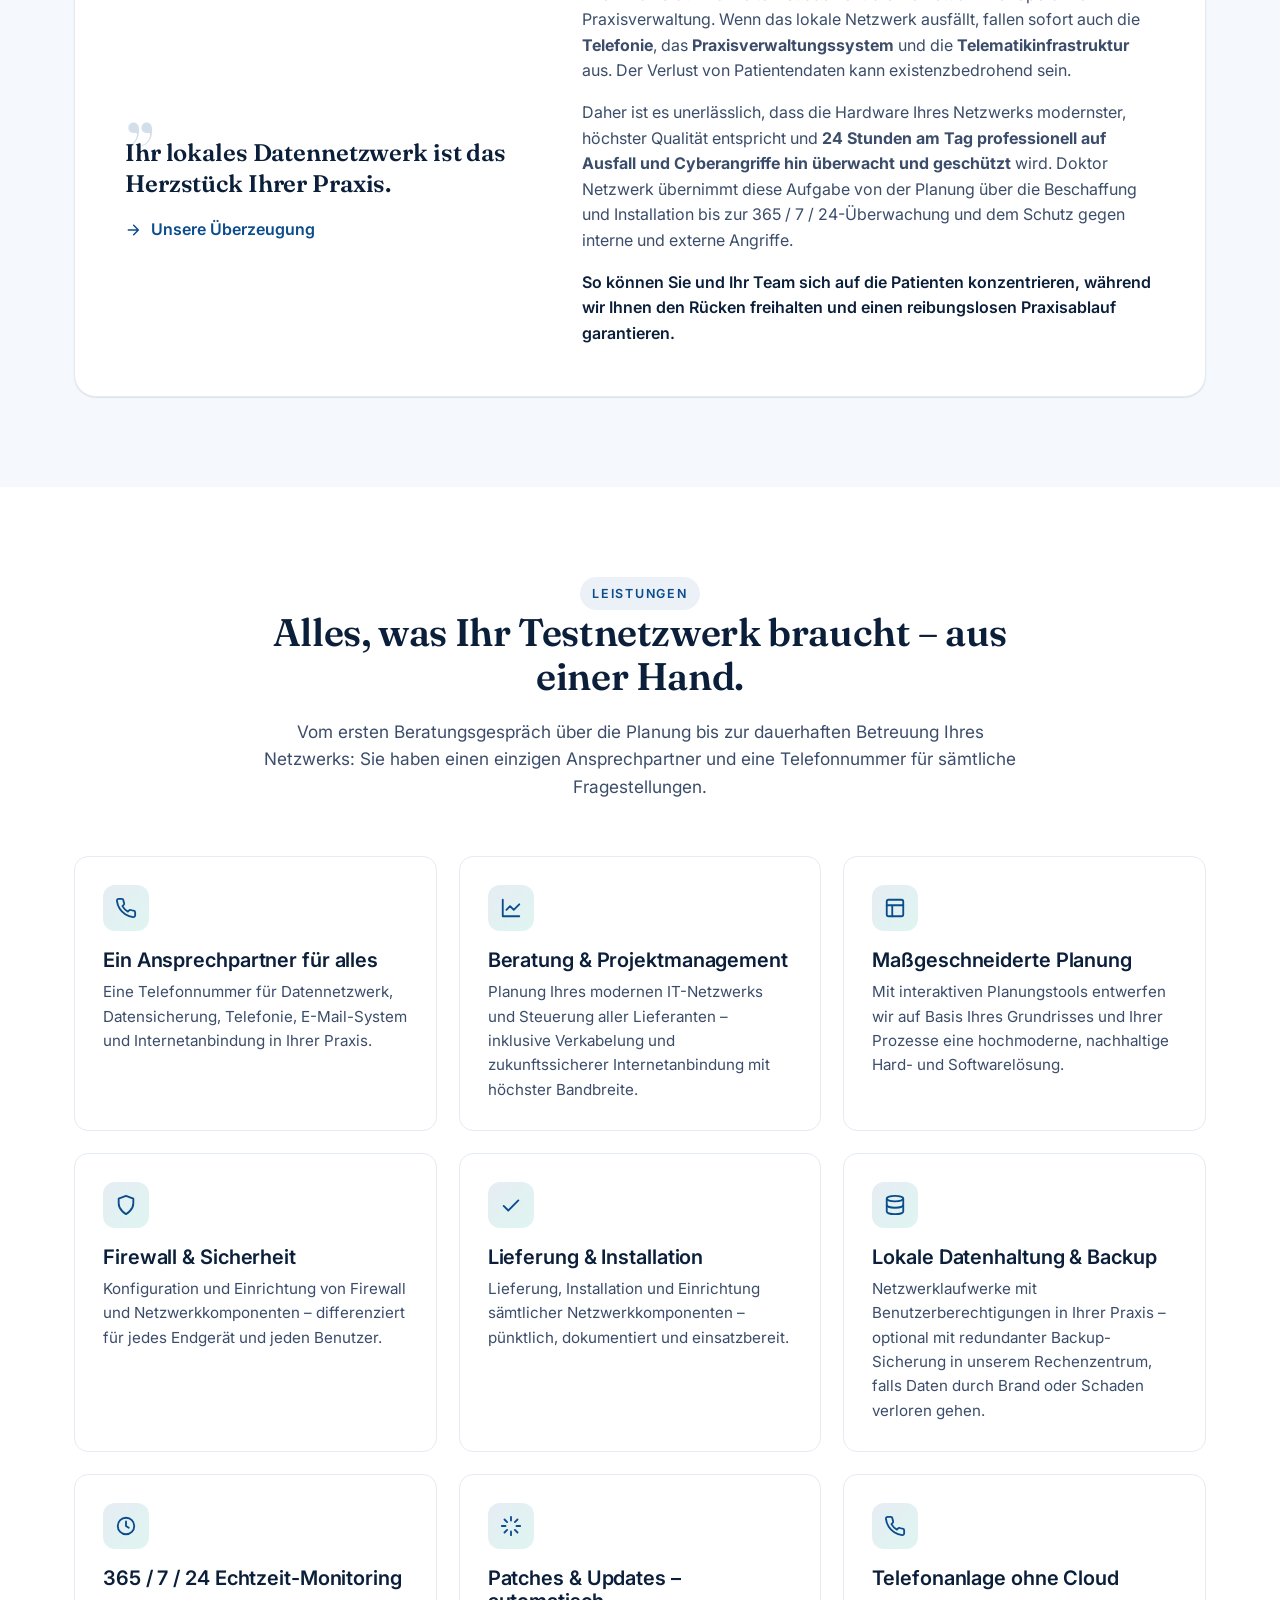
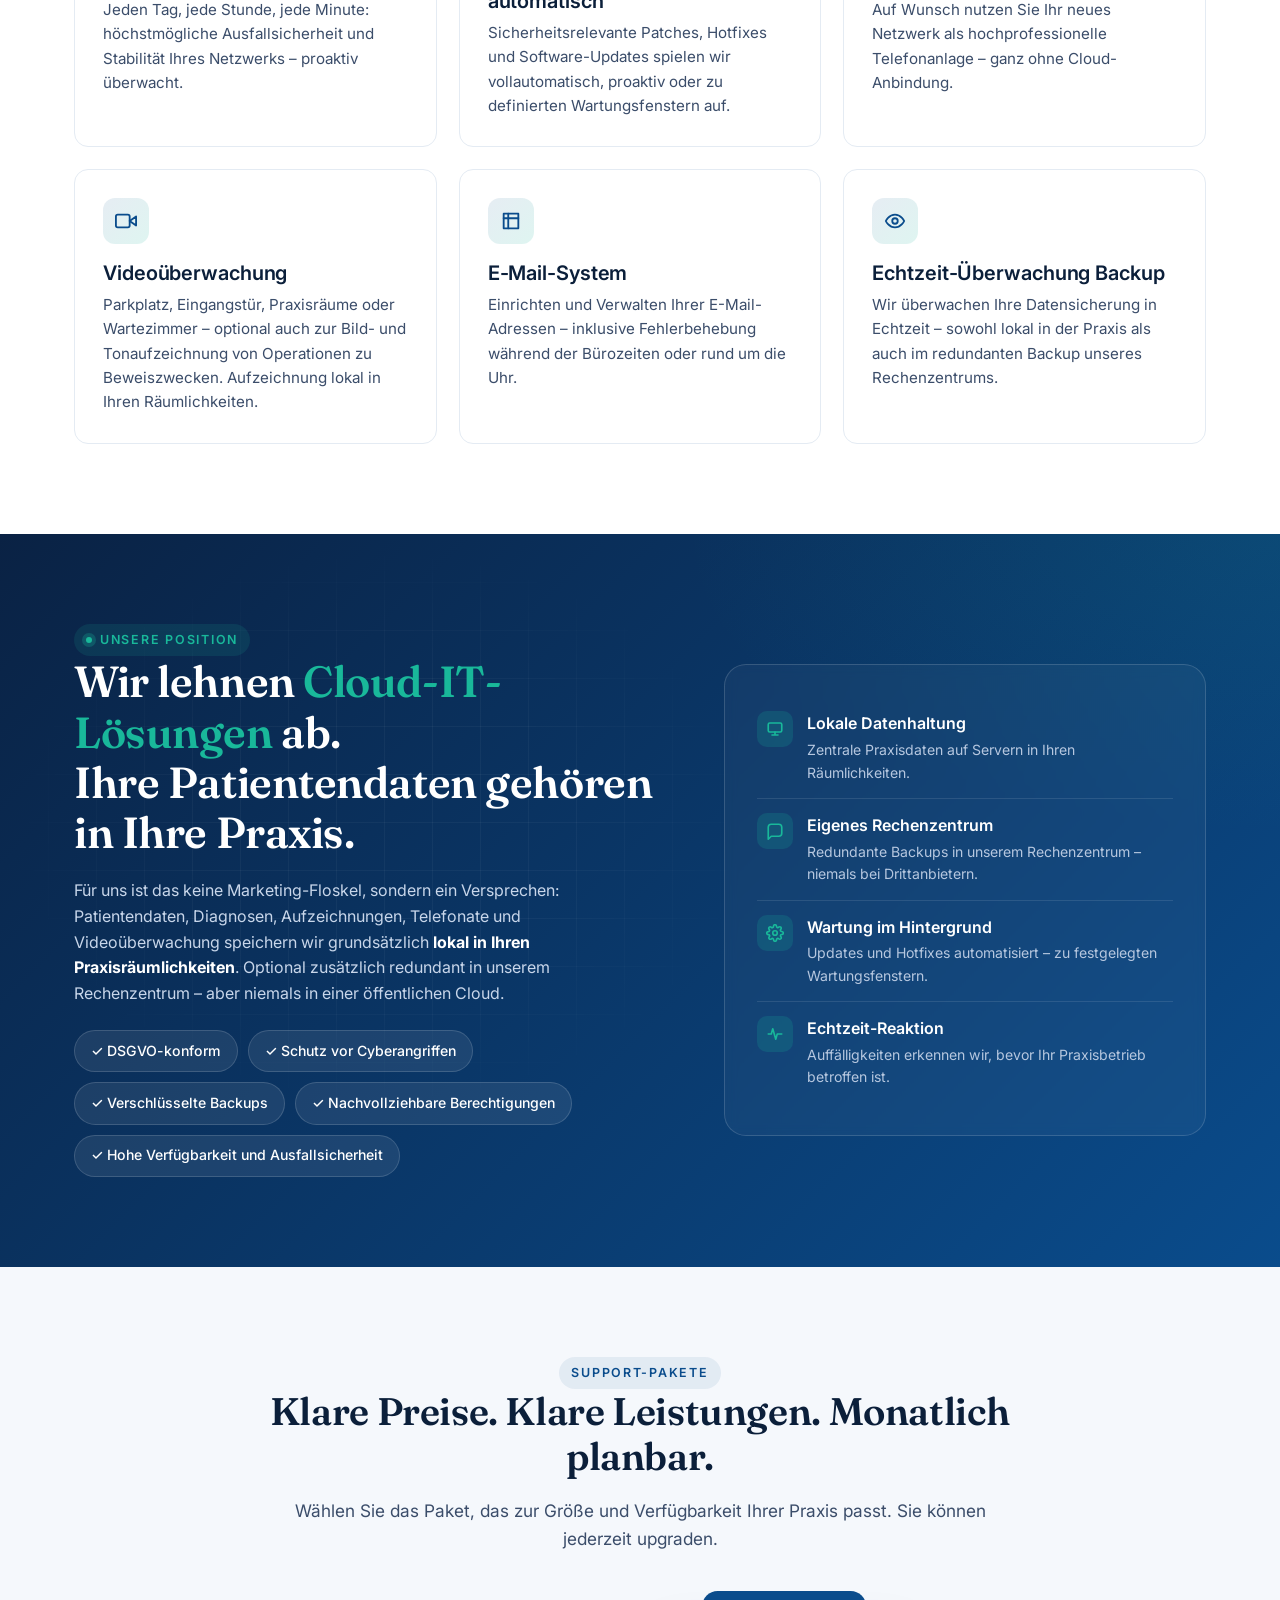
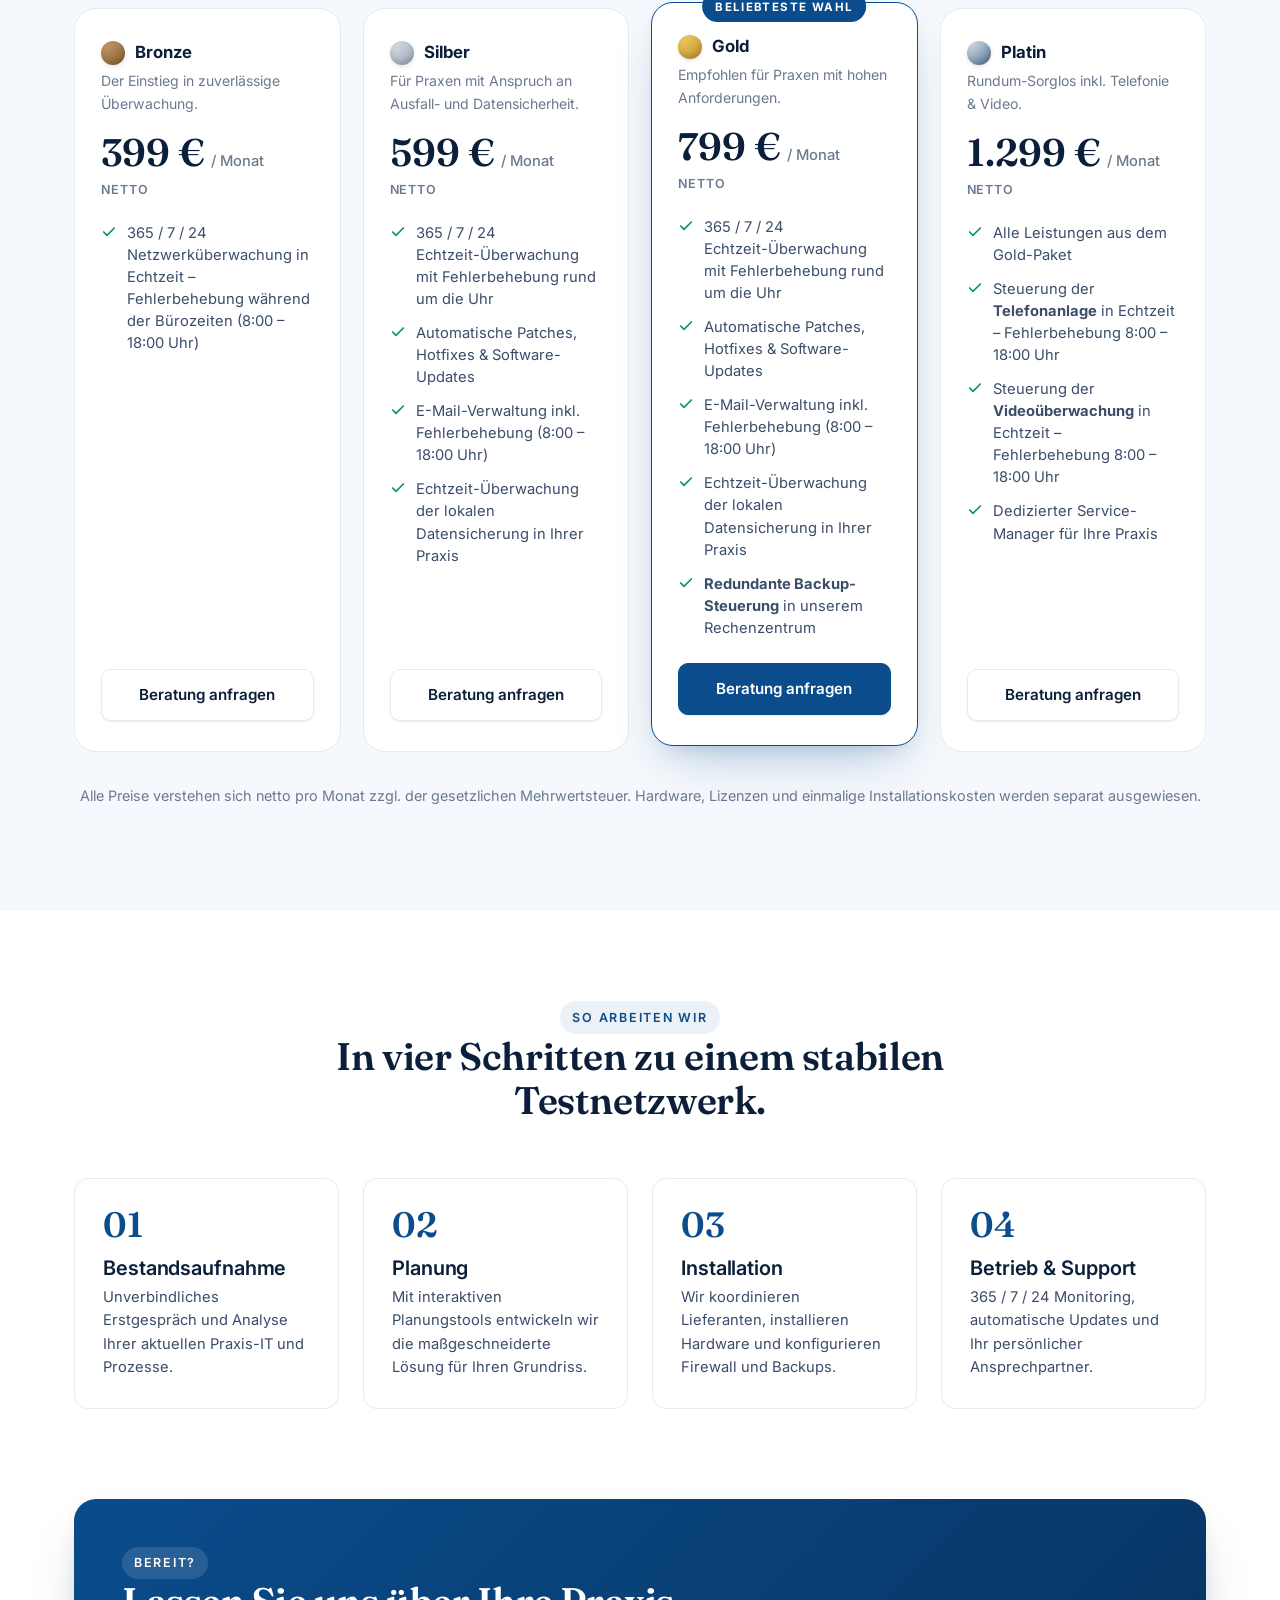
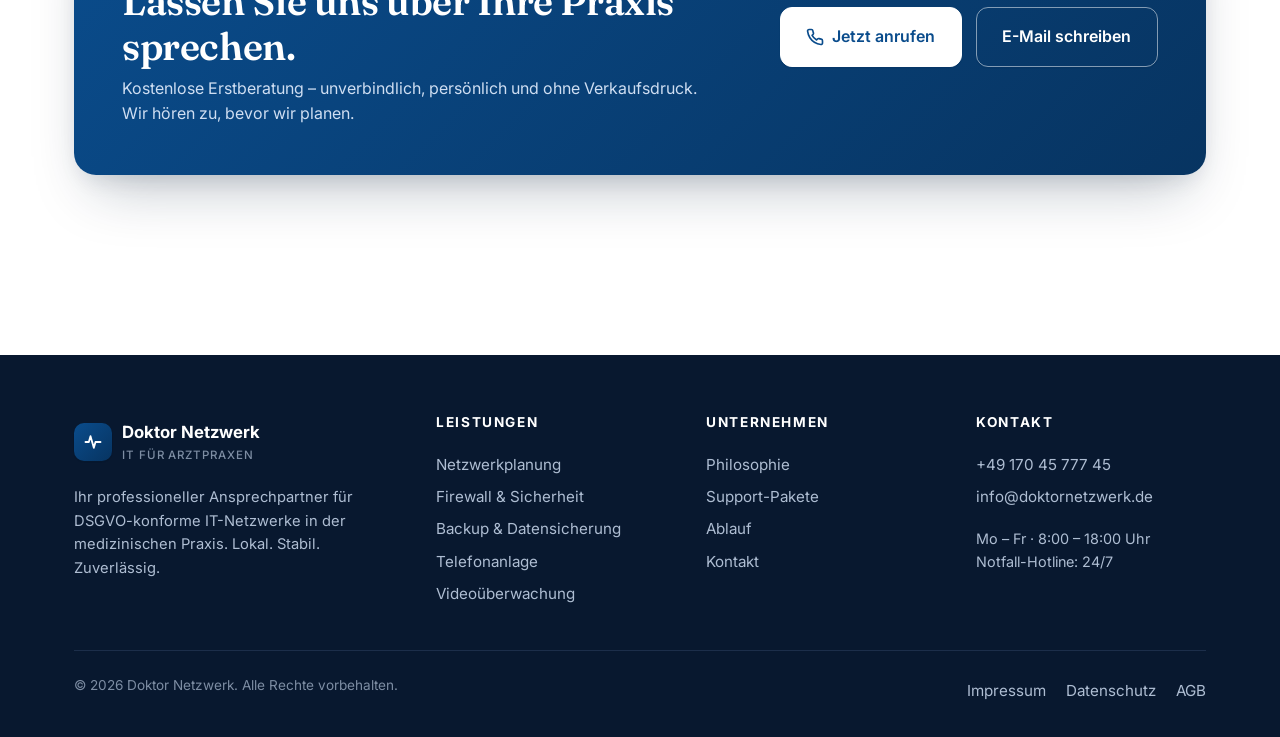
==== commit bc87cce6: "Ersetze 'Praxisnetzwerk' durch 'Testnetzwerk' auf allen Seiten Co-authored-by: Copilot <223556219+Co" ====
--- a/index.html
+++ b/index.html
@@ -348,7 +348,7 @@
   <div class="wrap hero-inner">
     <div>
       <span class="eyebrow"><span class="dot"></span> Spezialisiert auf Arztpraxen</span>
-      <h1>Ihr Praxisnetzwerk. <span class="hl">Rund um die Uhr</span> stabil, sicher und in Ihrer Hand.</h1>
+      <h1>Ihr Testnetzwerk. <span class="hl">Rund um die Uhr</span> stabil, sicher und in Ihrer Hand.</h1>
       <p class="hero-sub">
         Wir planen, installieren und überwachen das komplette IT-Netzwerk Ihrer Arztpraxis – DSGVO-konform, mit ausschließlich lokaler Datenhaltung und einem einzigen Ansprechpartner für alles.
       </p>
@@ -480,7 +480,7 @@
   <div class="wrap">
     <div class="sec-head">
       <span class="eyebrow">Leistungen</span>
-      <h2>Alles, was Ihr Praxisnetzwerk braucht – aus einer Hand.</h2>
+      <h2>Alles, was Ihr Testnetzwerk braucht – aus einer Hand.</h2>
       <p>Vom ersten Beratungsgespräch über die Planung bis zur dauerhaften Betreuung Ihres Netzwerks: Sie haben einen einzigen Ansprechpartner und eine Telefonnummer für sämtliche Fragestellungen.</p>
     </div>
 
@@ -724,7 +724,7 @@
   <div class="wrap">
     <div class="sec-head">
       <span class="eyebrow">So arbeiten wir</span>
-      <h2>In vier Schritten zu einem stabilen Praxisnetzwerk.</h2>
+      <h2>In vier Schritten zu einem stabilen Testnetzwerk.</h2>
     </div>
     <div class="process-grid">
       <div class="step">
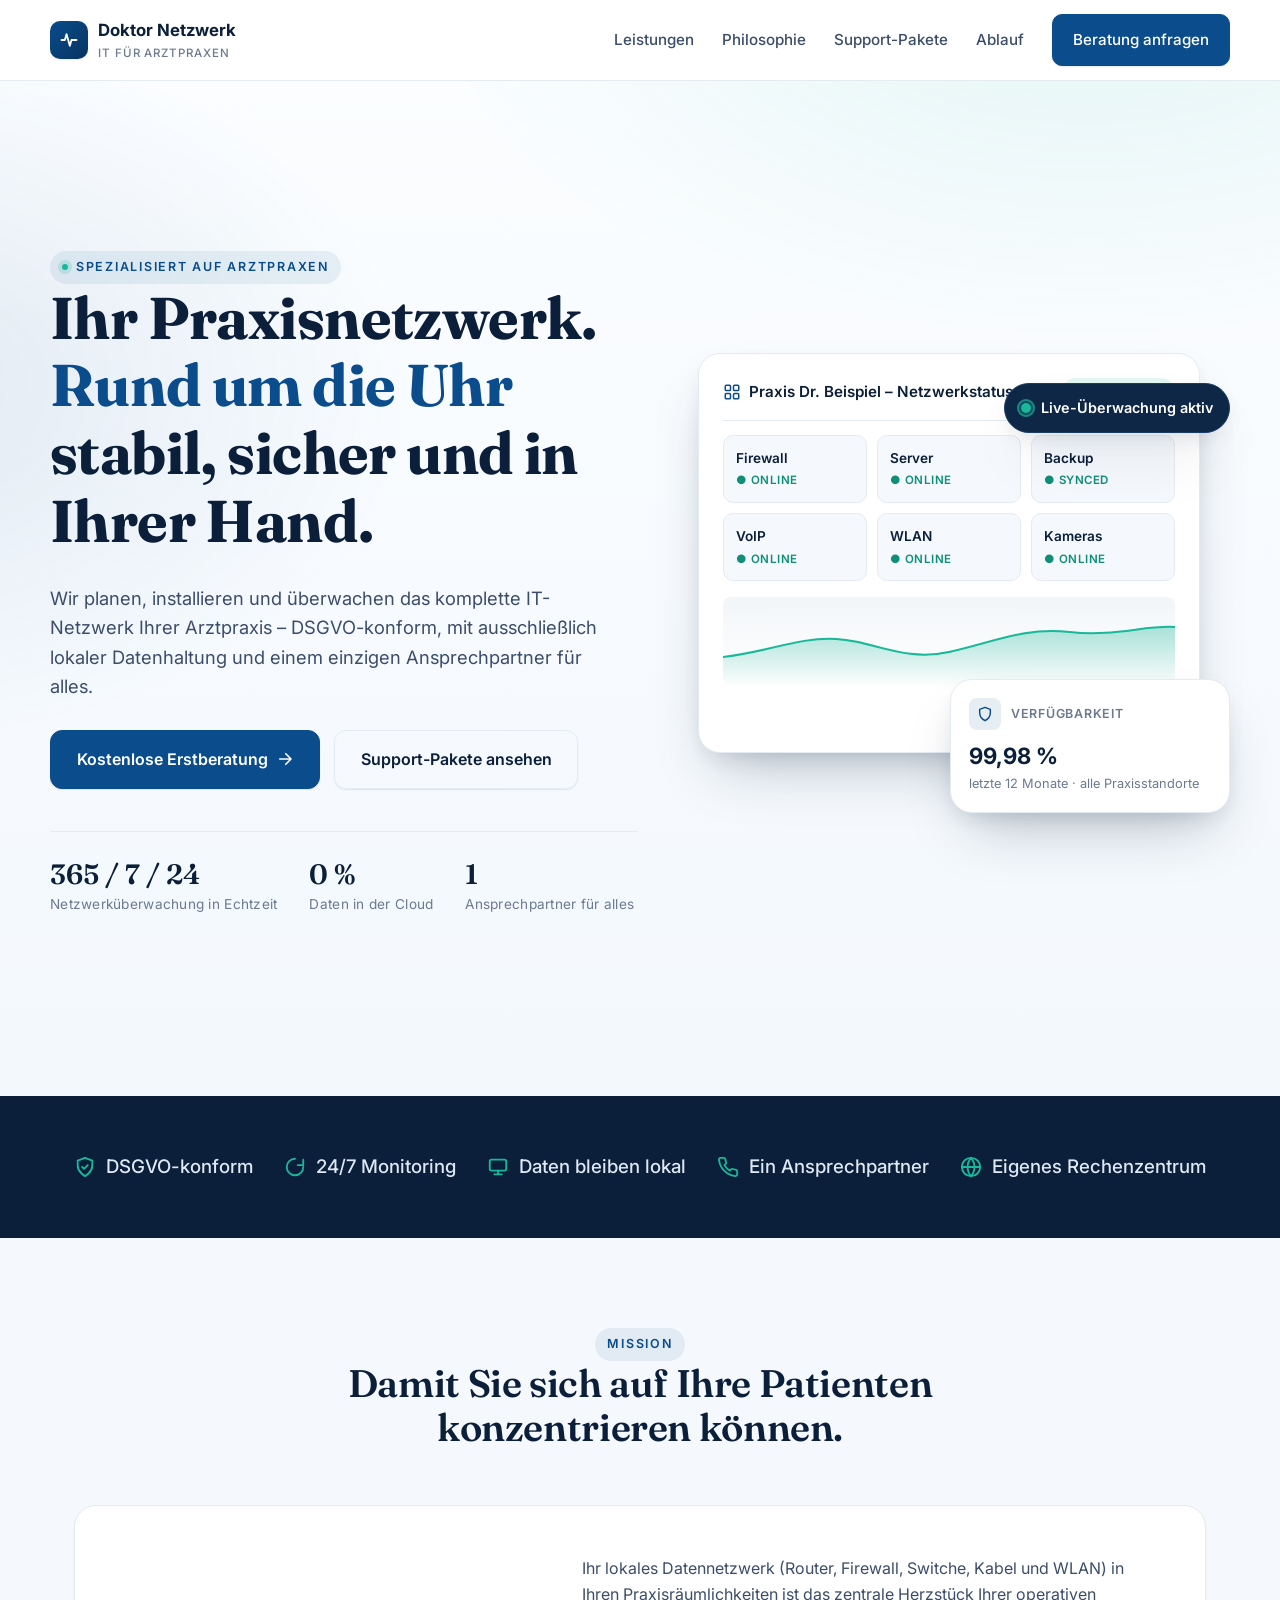
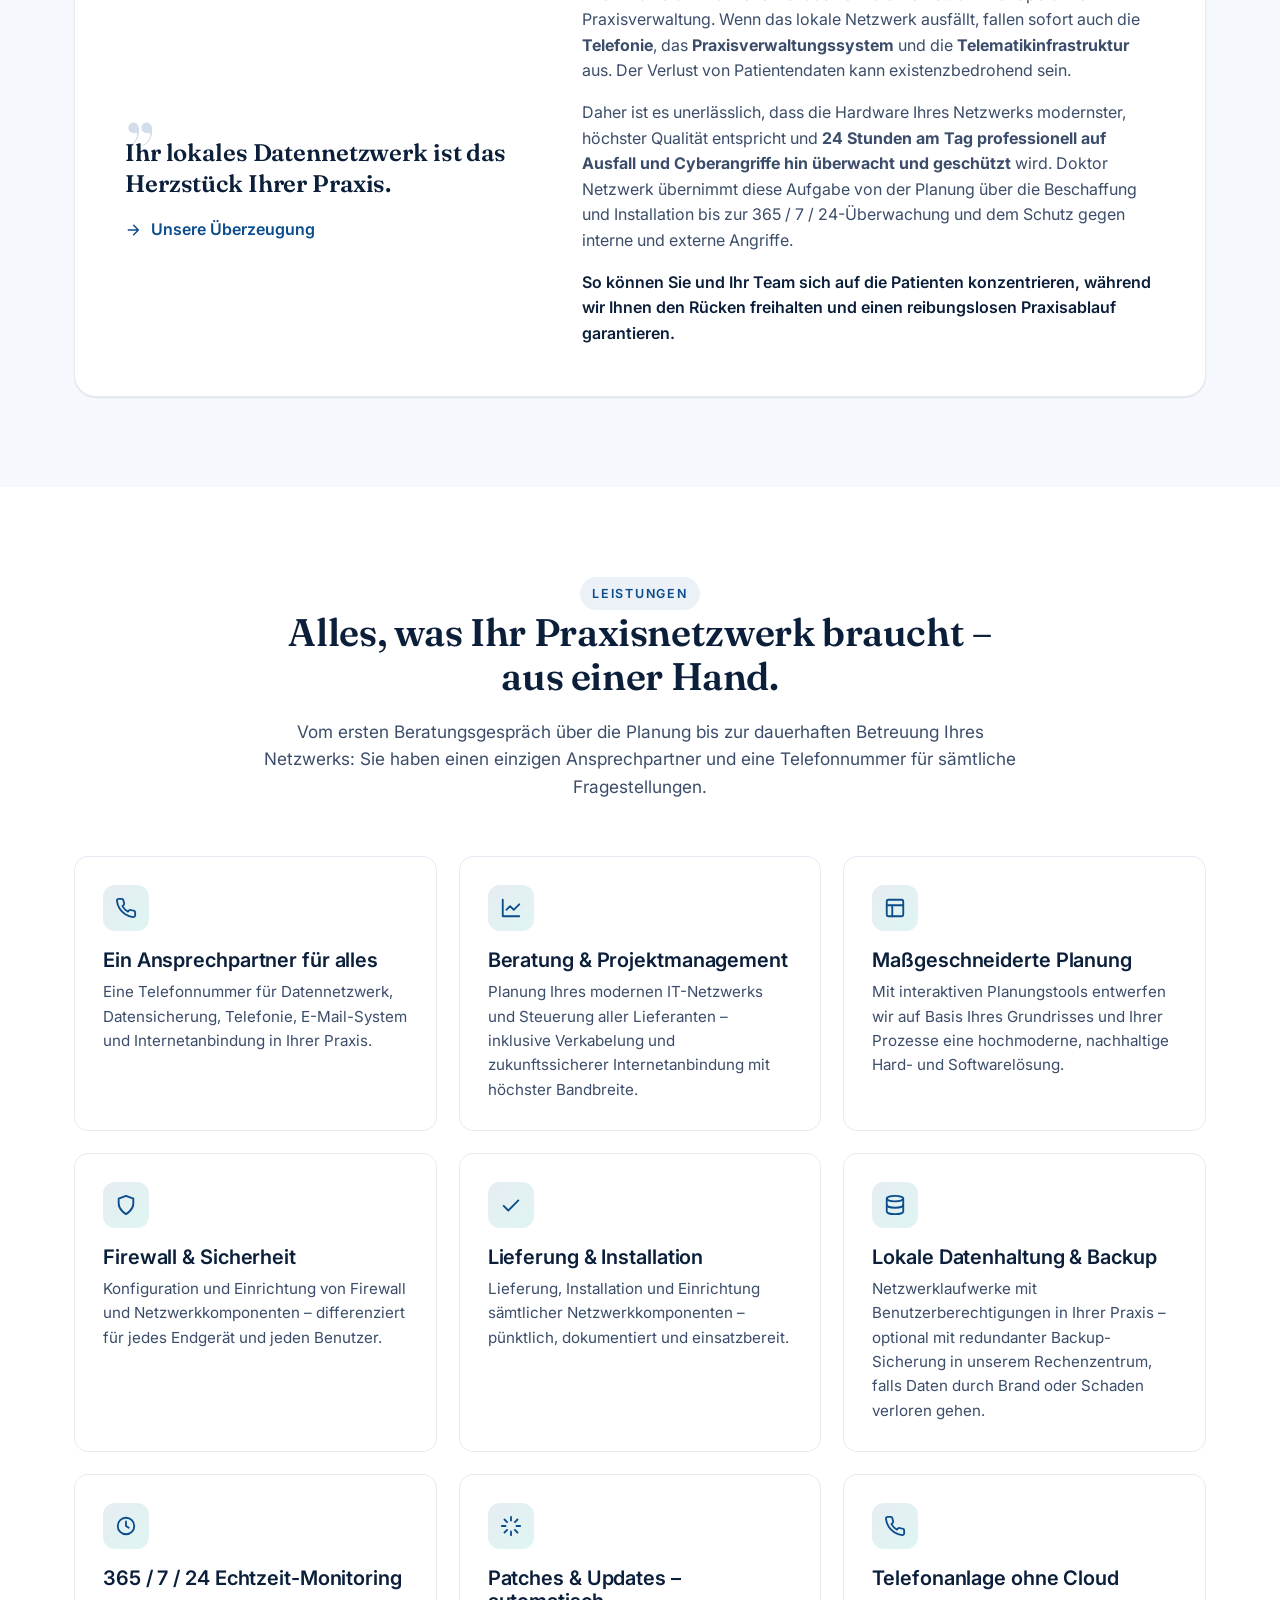
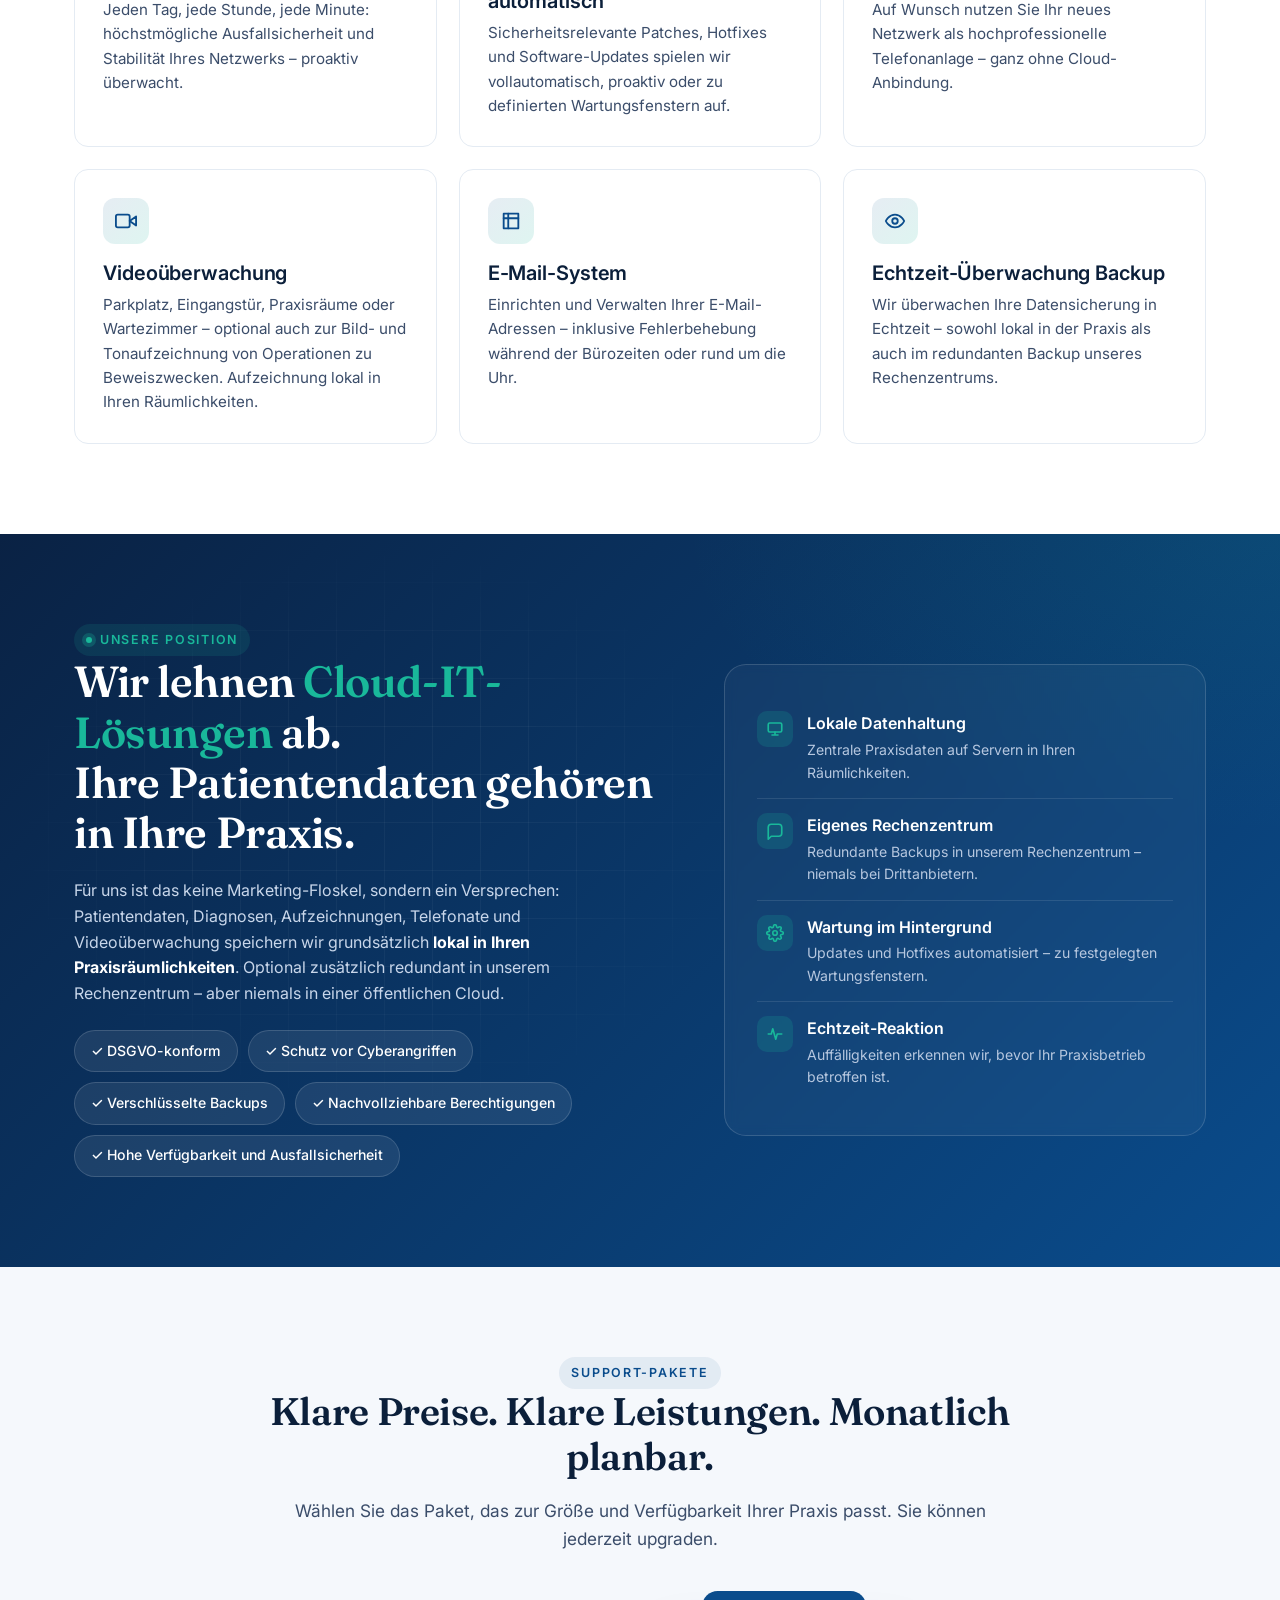
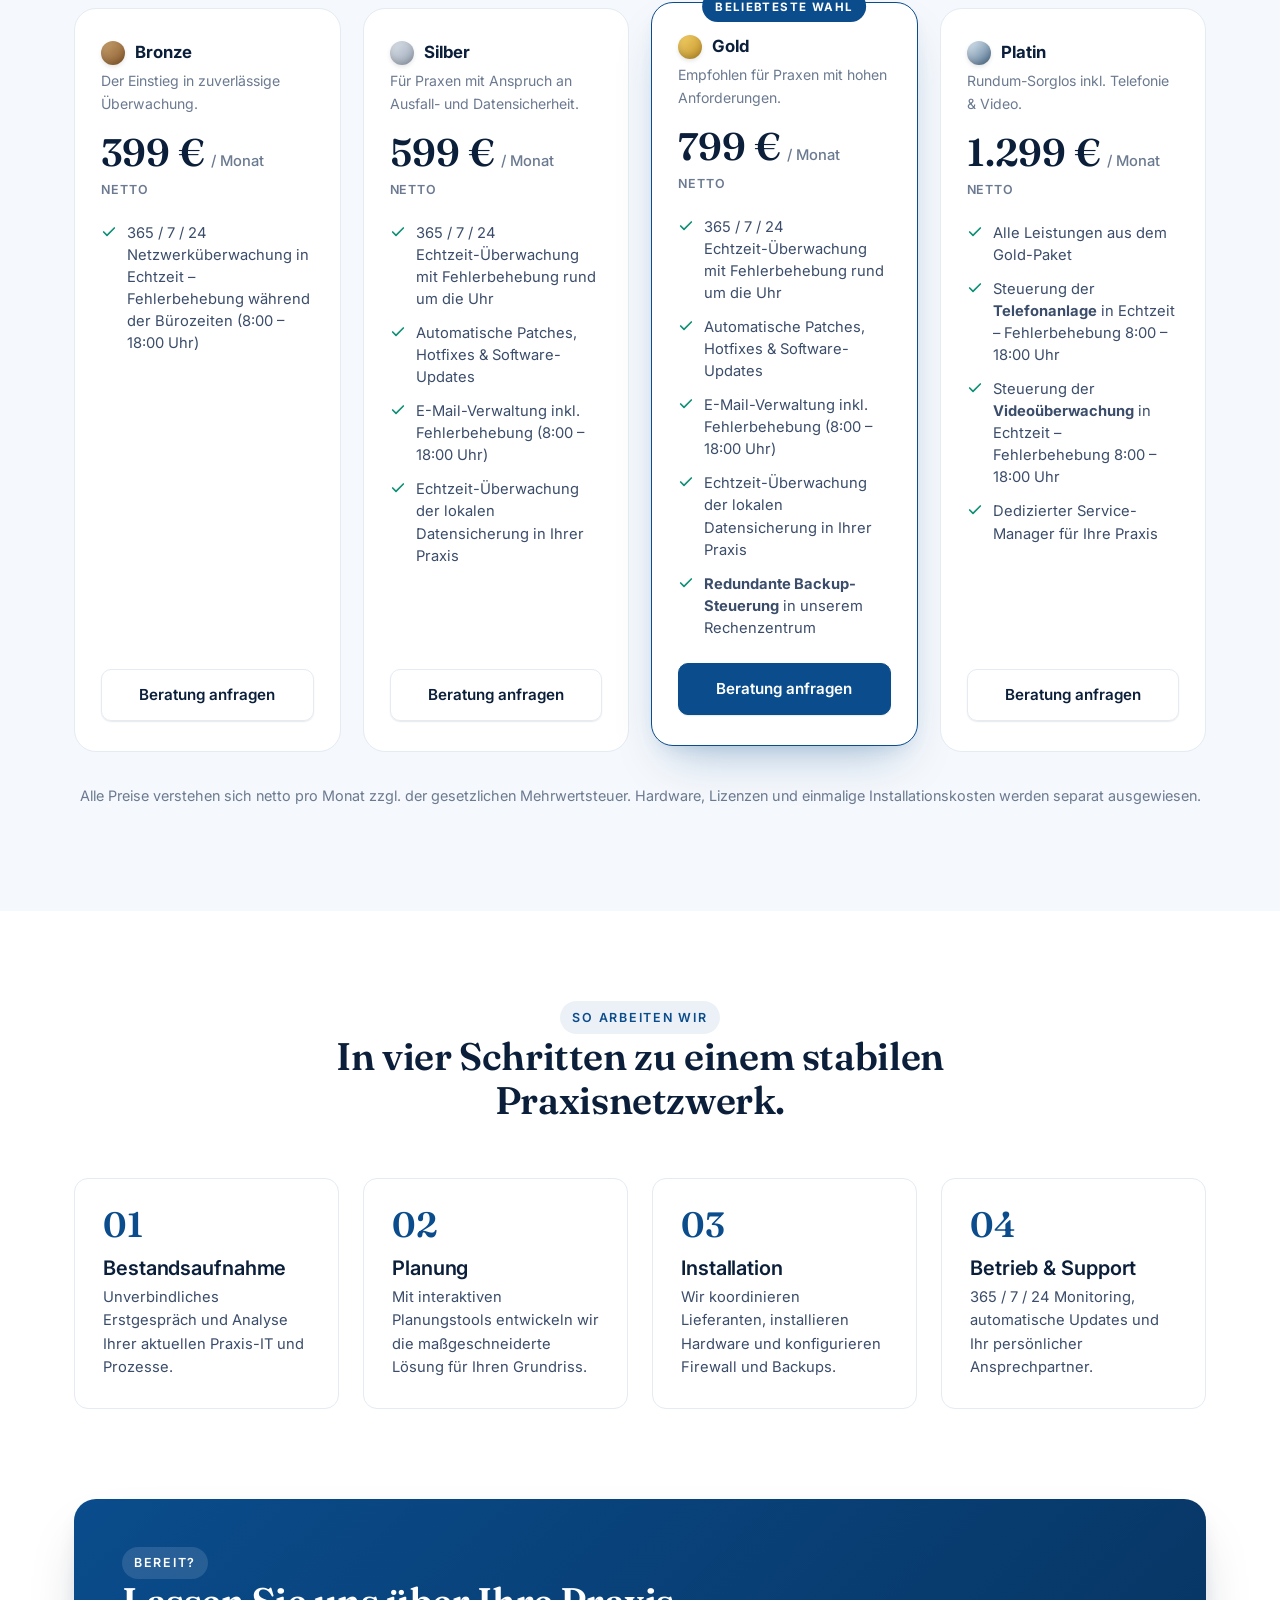
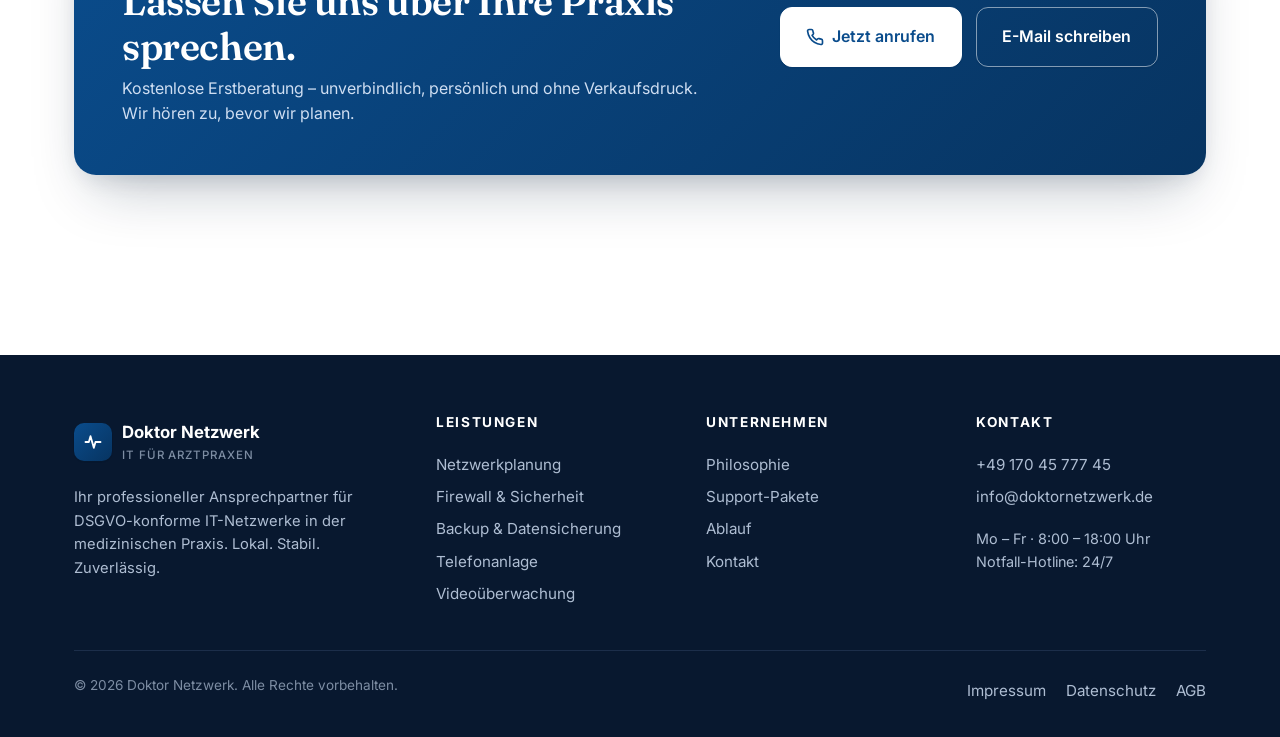
==== commit 0d013eff: "Revert "Ersetze 'Praxisnetzwerk' durch 'Testnetzwerk' auf allen Seiten" This reverts commit bc87cce6" ====
--- a/index.html
+++ b/index.html
@@ -348,7 +348,7 @@
   <div class="wrap hero-inner">
     <div>
       <span class="eyebrow"><span class="dot"></span> Spezialisiert auf Arztpraxen</span>
-      <h1>Ihr Testnetzwerk. <span class="hl">Rund um die Uhr</span> stabil, sicher und in Ihrer Hand.</h1>
+      <h1>Ihr Praxisnetzwerk. <span class="hl">Rund um die Uhr</span> stabil, sicher und in Ihrer Hand.</h1>
       <p class="hero-sub">
         Wir planen, installieren und überwachen das komplette IT-Netzwerk Ihrer Arztpraxis – DSGVO-konform, mit ausschließlich lokaler Datenhaltung und einem einzigen Ansprechpartner für alles.
       </p>
@@ -480,7 +480,7 @@
   <div class="wrap">
     <div class="sec-head">
       <span class="eyebrow">Leistungen</span>
-      <h2>Alles, was Ihr Testnetzwerk braucht – aus einer Hand.</h2>
+      <h2>Alles, was Ihr Praxisnetzwerk braucht – aus einer Hand.</h2>
       <p>Vom ersten Beratungsgespräch über die Planung bis zur dauerhaften Betreuung Ihres Netzwerks: Sie haben einen einzigen Ansprechpartner und eine Telefonnummer für sämtliche Fragestellungen.</p>
     </div>
 
@@ -724,7 +724,7 @@
   <div class="wrap">
     <div class="sec-head">
       <span class="eyebrow">So arbeiten wir</span>
-      <h2>In vier Schritten zu einem stabilen Testnetzwerk.</h2>
+      <h2>In vier Schritten zu einem stabilen Praxisnetzwerk.</h2>
     </div>
     <div class="process-grid">
       <div class="step">
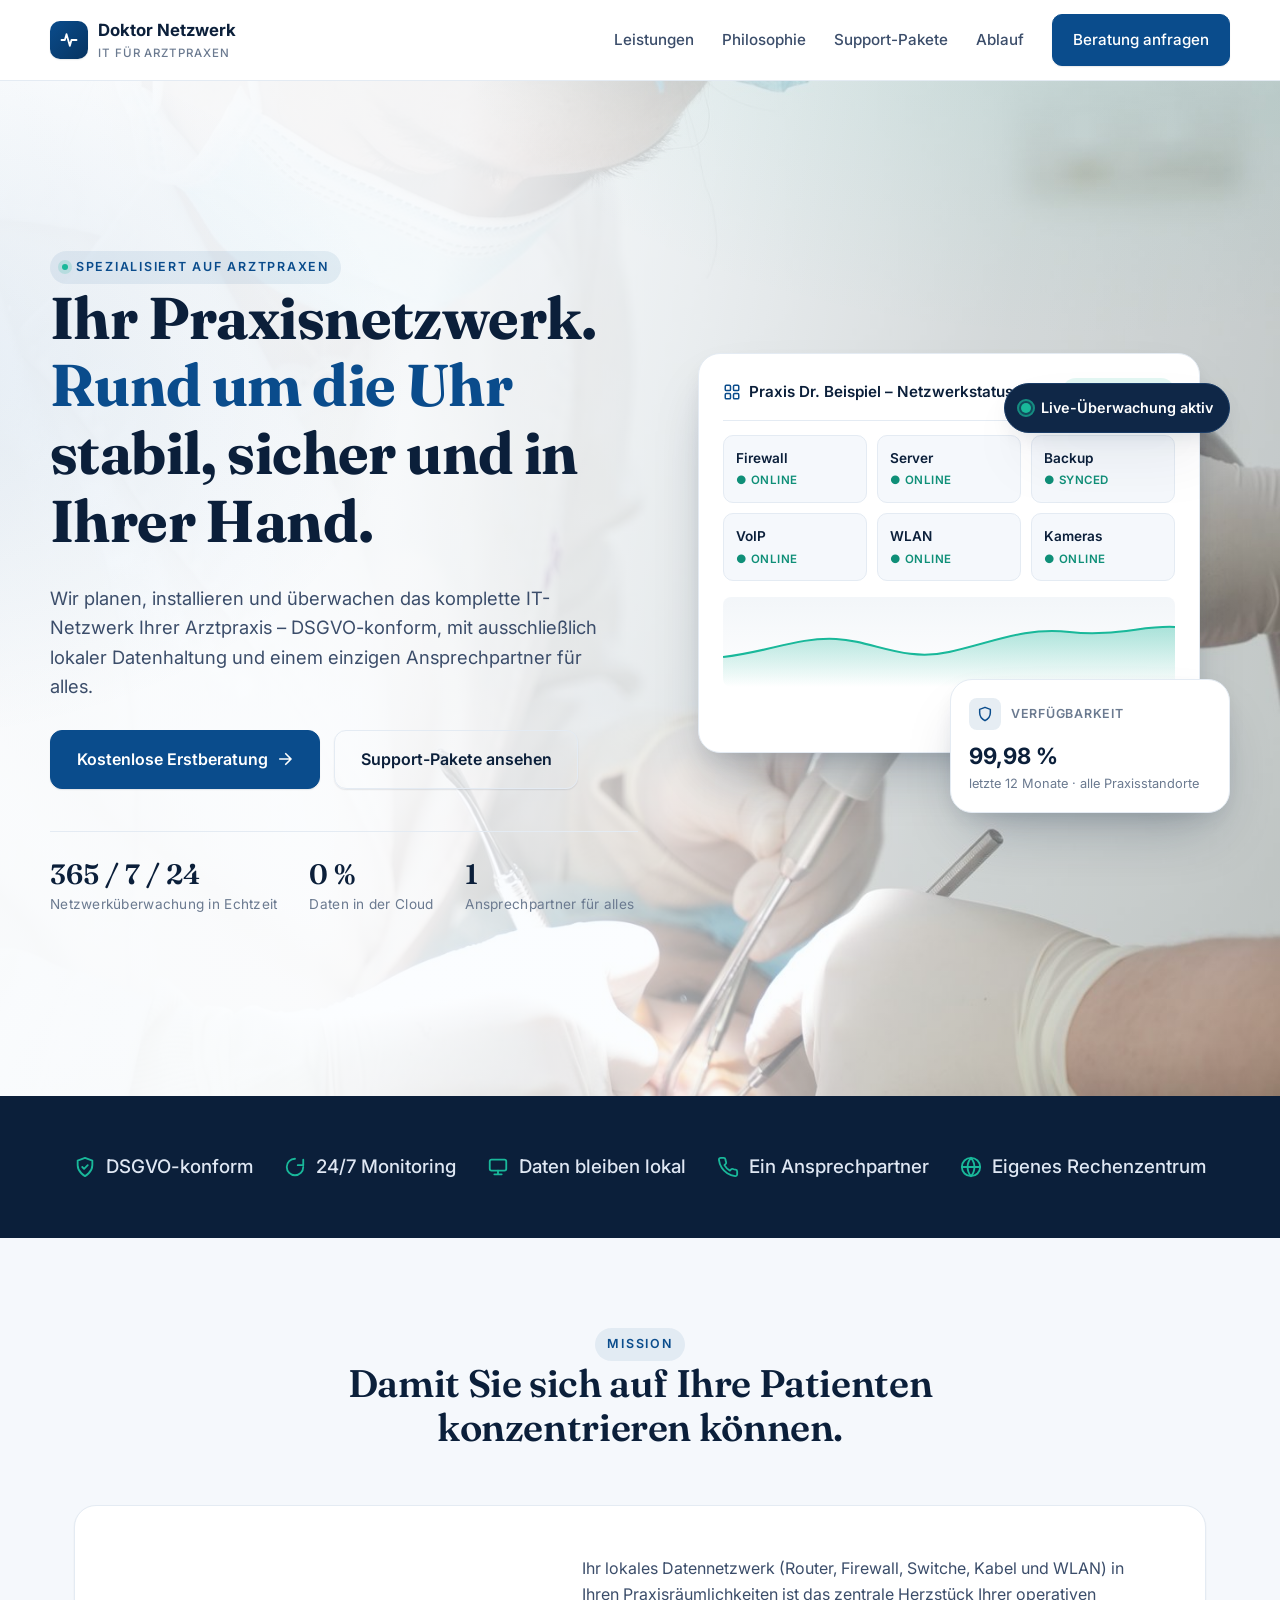
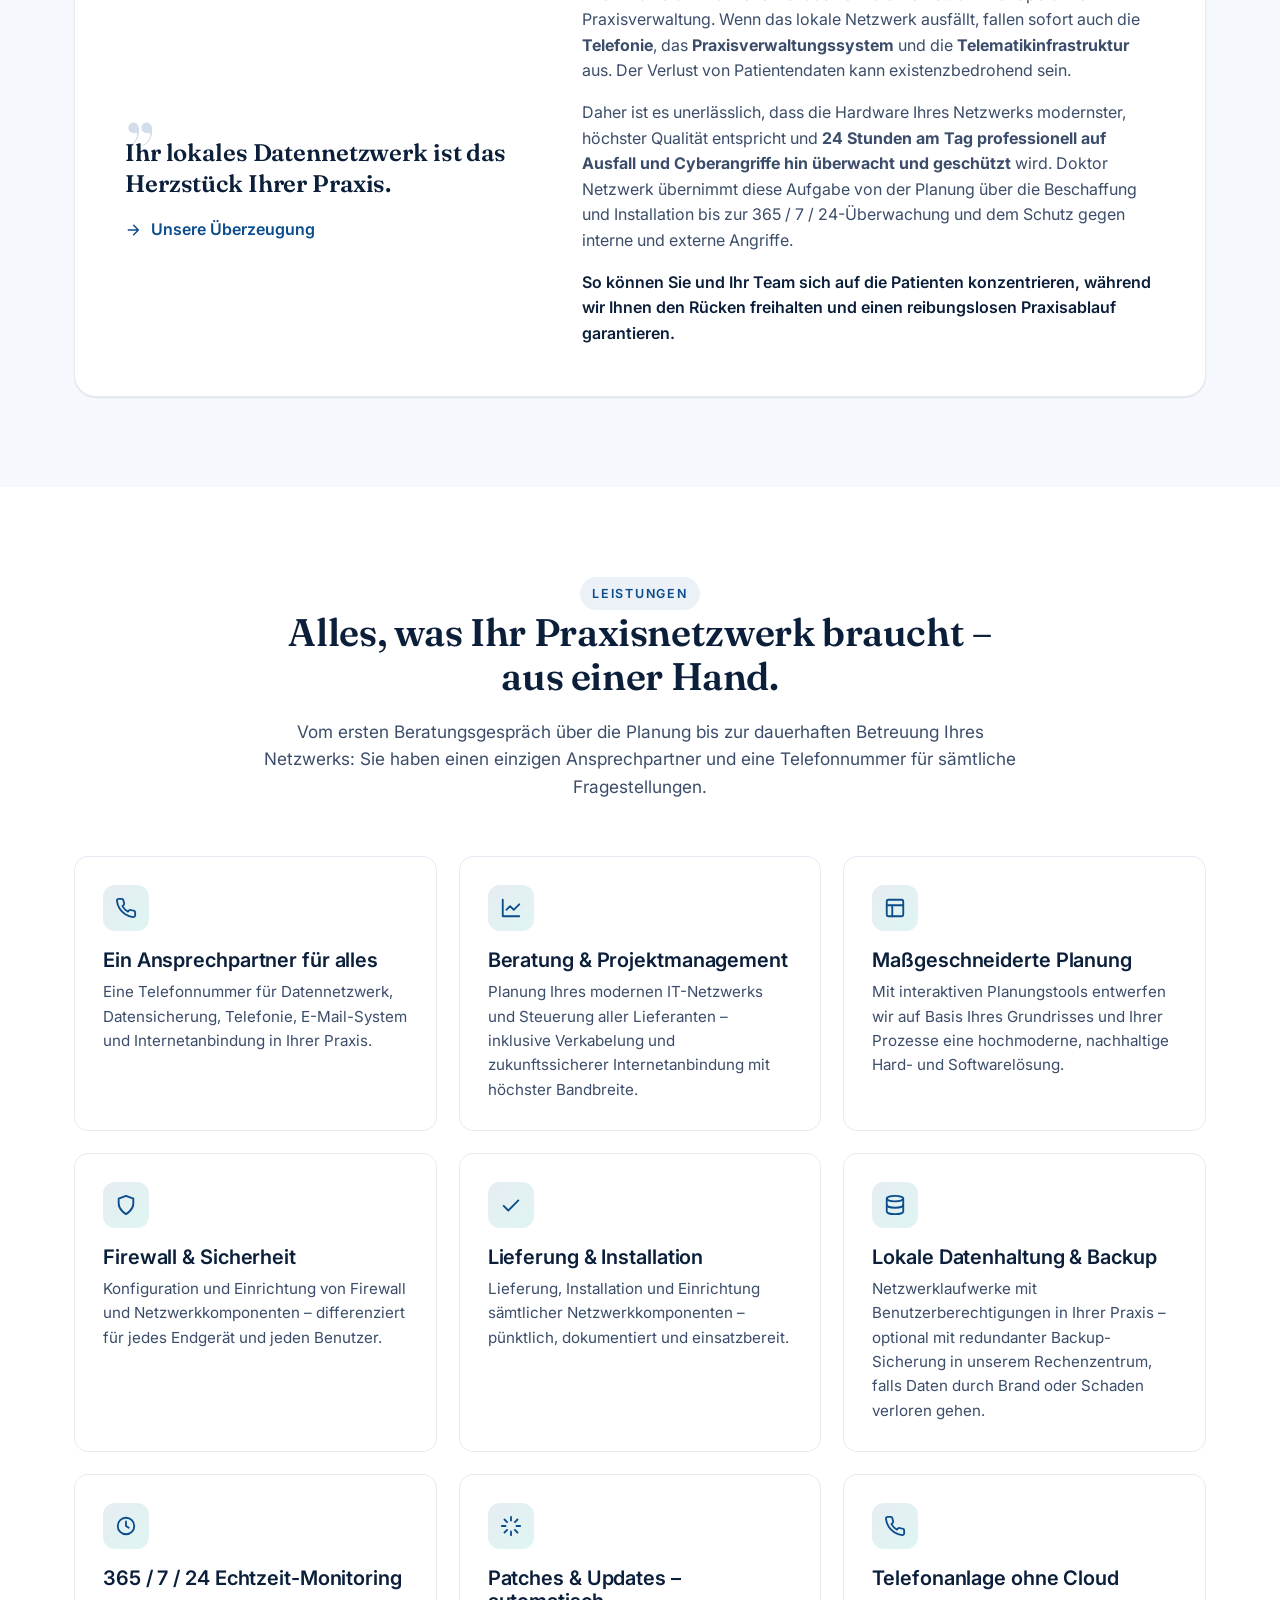
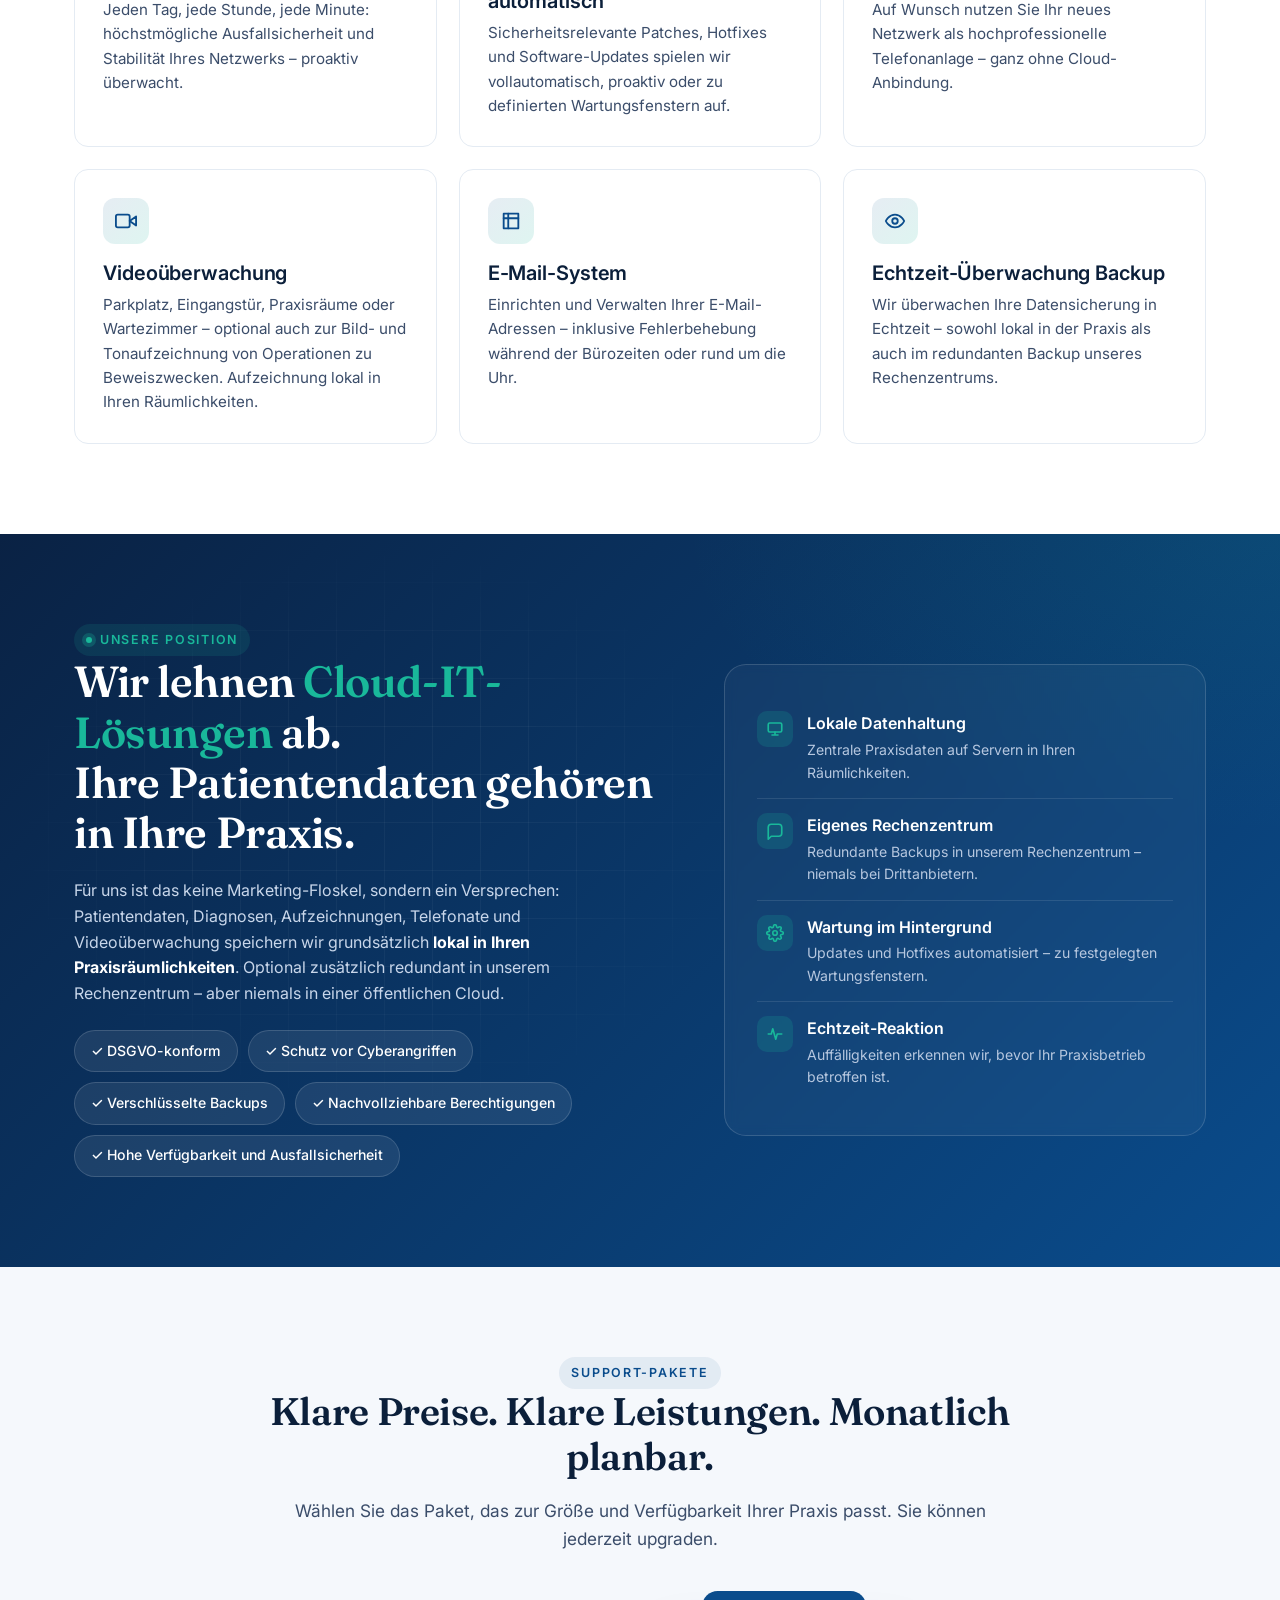
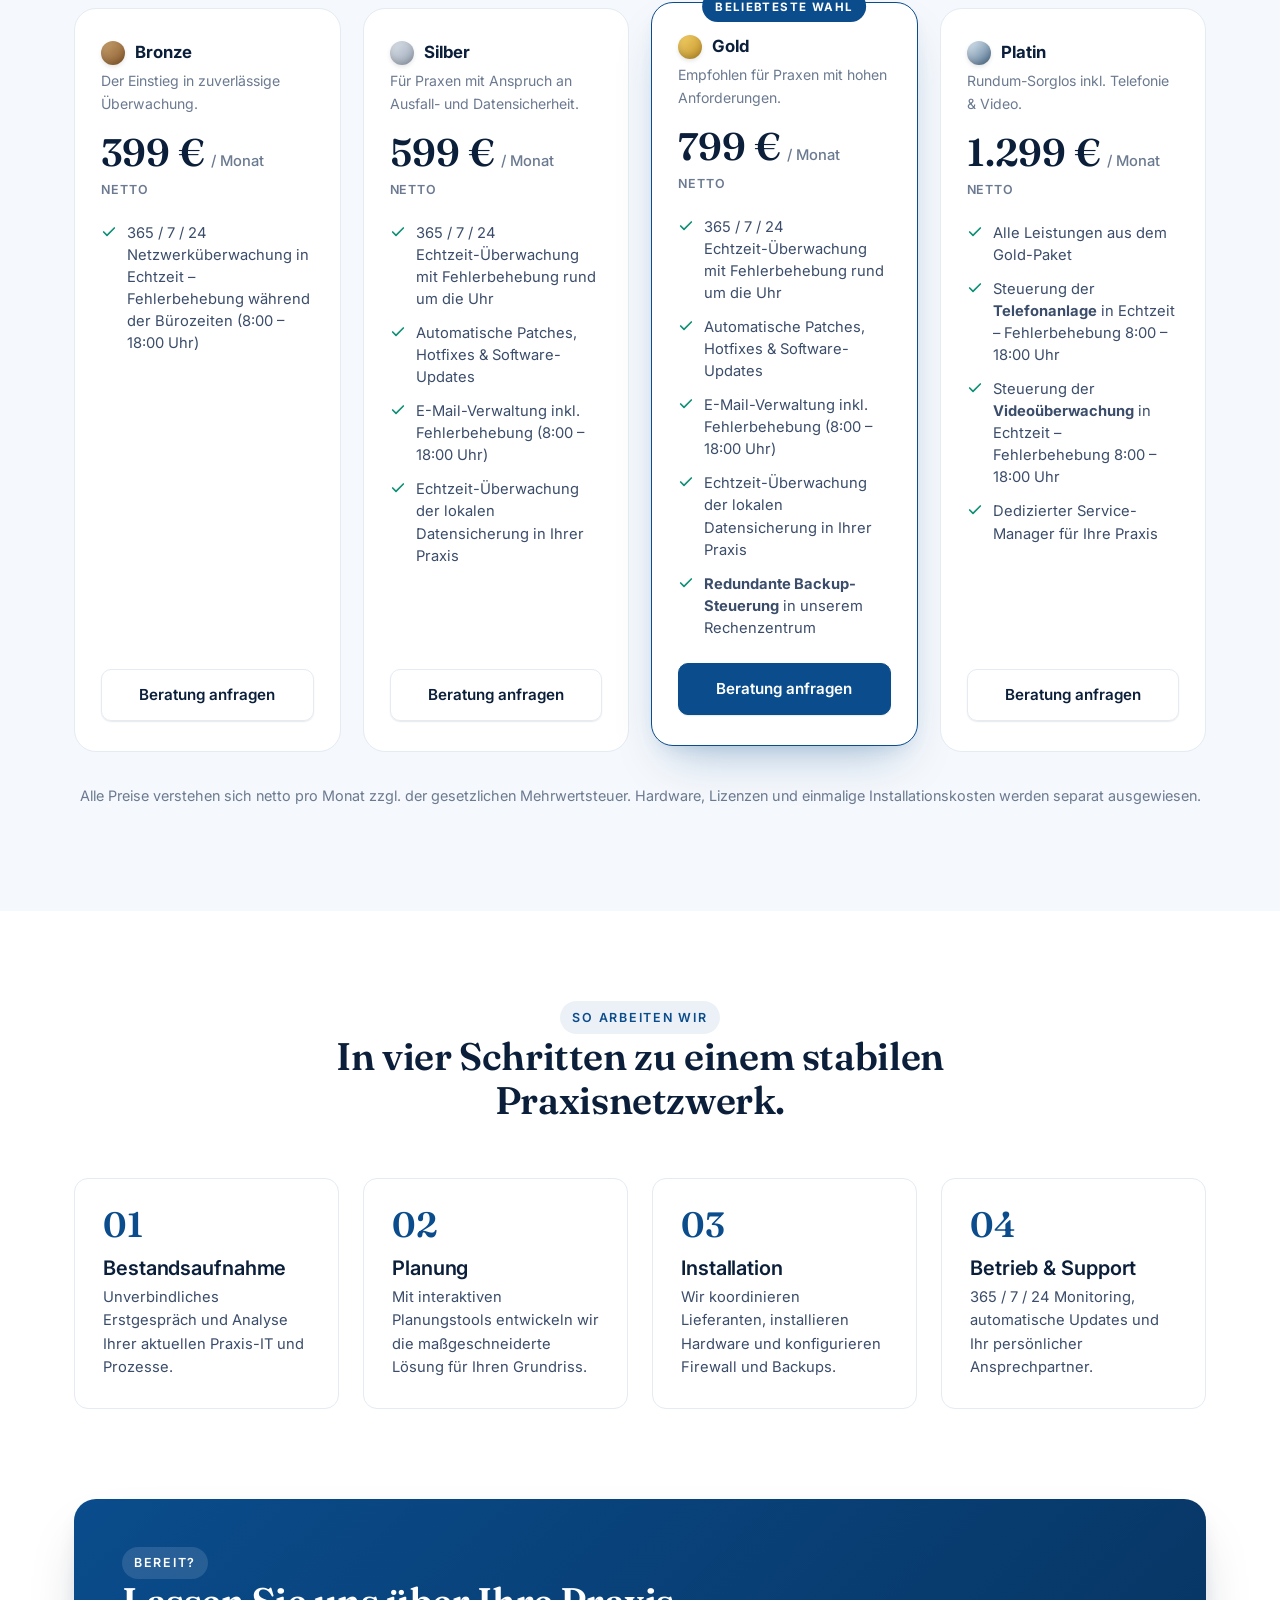
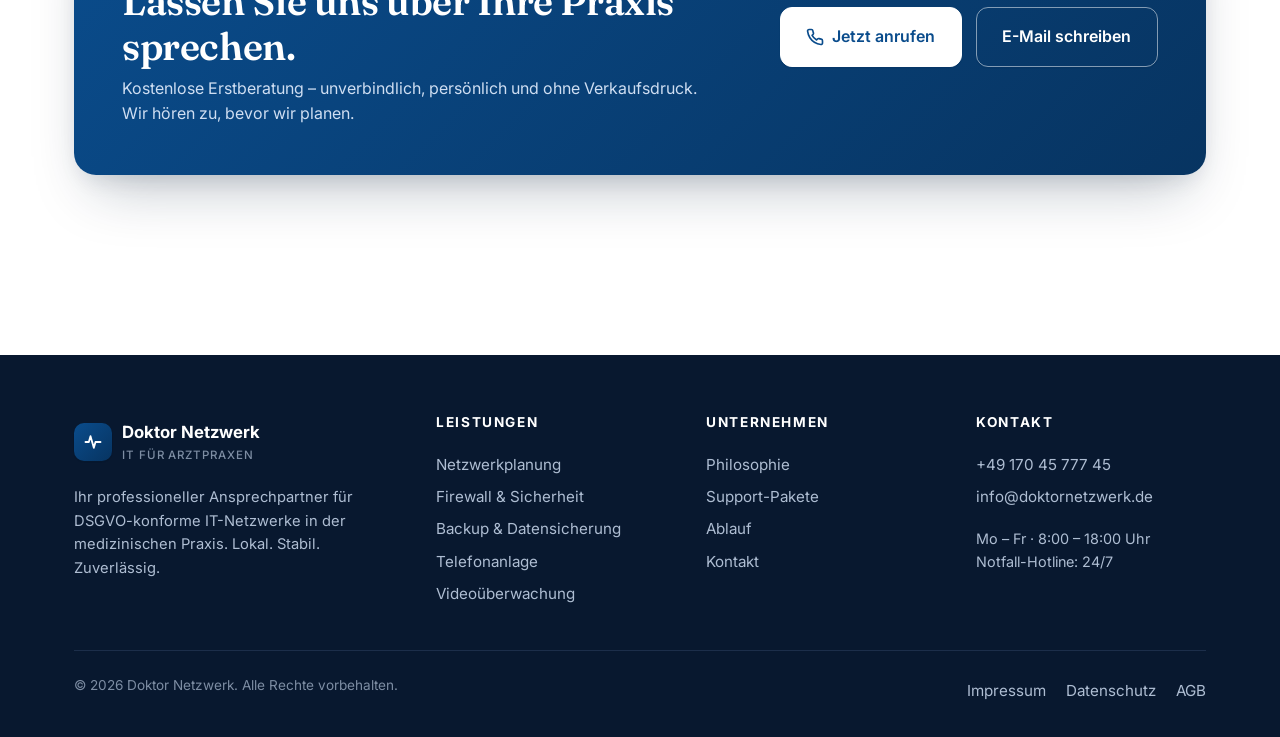
==== commit 7e4ea870: "Hero: Zahnarzt-Behandlungsfoto als Hintergrundbild einbauen - Pexels-lizenziertes Foto (assets/hero-" ====
--- a/index.html
+++ b/index.html
@@ -102,7 +102,16 @@
     background:
       radial-gradient(1100px 600px at 85% -10%, rgba(25,184,154,.10), transparent 60%),
       radial-gradient(900px 600px at -10% 30%, rgba(10,76,140,.10), transparent 60%),
-      linear-gradient(180deg,#fbfdff,#f3f8fd);
+      linear-gradient(100deg,
+        rgba(251,253,255,.97) 0%,
+        rgba(251,253,255,.94) 32%,
+        rgba(249,252,255,.74) 50%,
+        rgba(249,252,255,.40) 72%,
+        rgba(249,252,255,.18) 100%),
+      url('assets/hero-zahnarzt.jpg');
+    background-size:auto, auto, auto, cover;
+    background-position:center, center, center, center right;
+    background-repeat:no-repeat;
   }
   .hero-inner{display:grid; grid-template-columns:1.05fr .95fr; gap:60px; align-items:center; padding:80px 0 90px}
   .hero h1 span.hl{color:var(--primary); position:relative; white-space:nowrap}
@@ -292,6 +301,19 @@
   @media (max-width: 980px){
     .hero-inner{grid-template-columns:1fr; gap:50px}
     .hero-visual{min-height:420px}
+    .hero{
+      background:
+        radial-gradient(1100px 600px at 85% -10%, rgba(25,184,154,.10), transparent 60%),
+        radial-gradient(900px 600px at -10% 30%, rgba(10,76,140,.10), transparent 60%),
+        linear-gradient(180deg,
+          rgba(251,253,255,.97) 0%,
+          rgba(251,253,255,.93) 44%,
+          rgba(249,252,255,.55) 100%),
+        url('assets/hero-zahnarzt.jpg');
+      background-size:auto, auto, auto, cover;
+      background-position:center, center, center, center bottom;
+      background-repeat:no-repeat;
+    }
     .nocloud-inner{grid-template-columns:1fr}
     .mission .card{grid-template-columns:1fr; padding:32px; gap:24px}
     .grid{grid-template-columns:repeat(2,1fr)}
